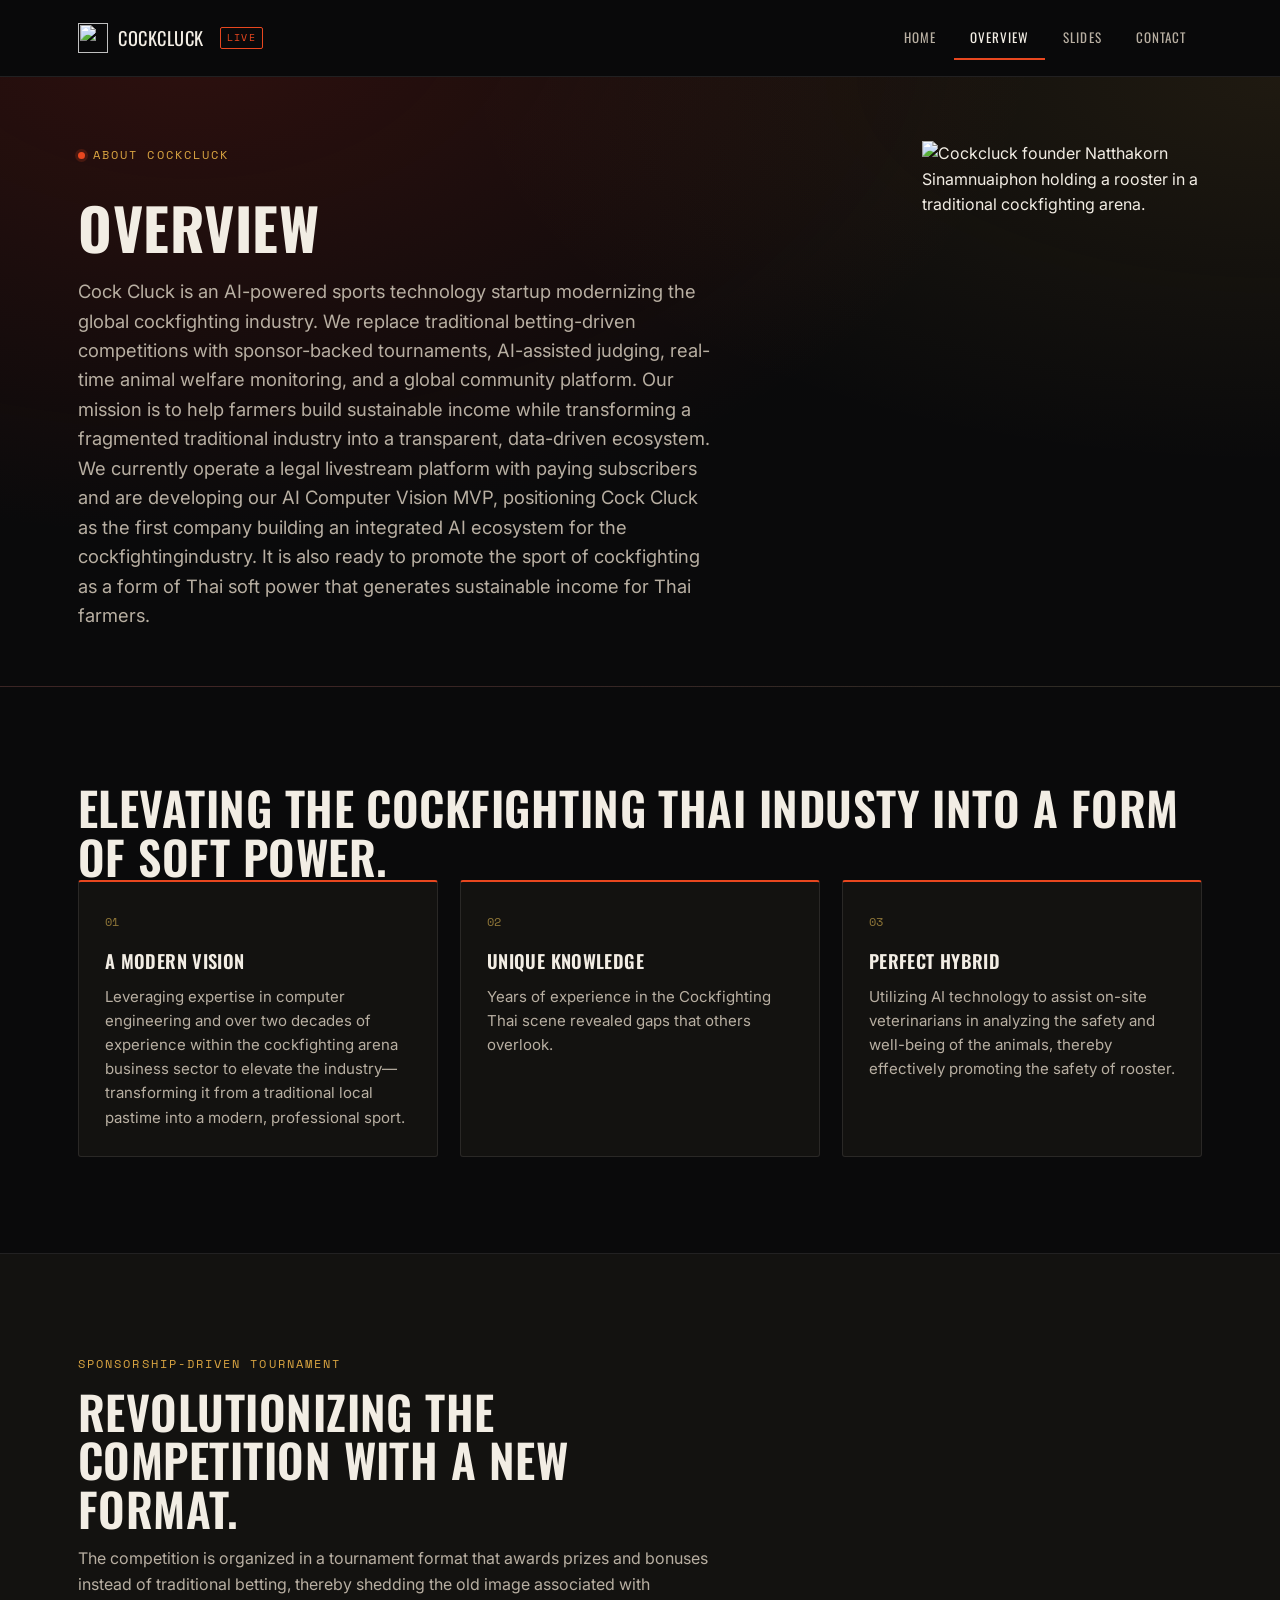
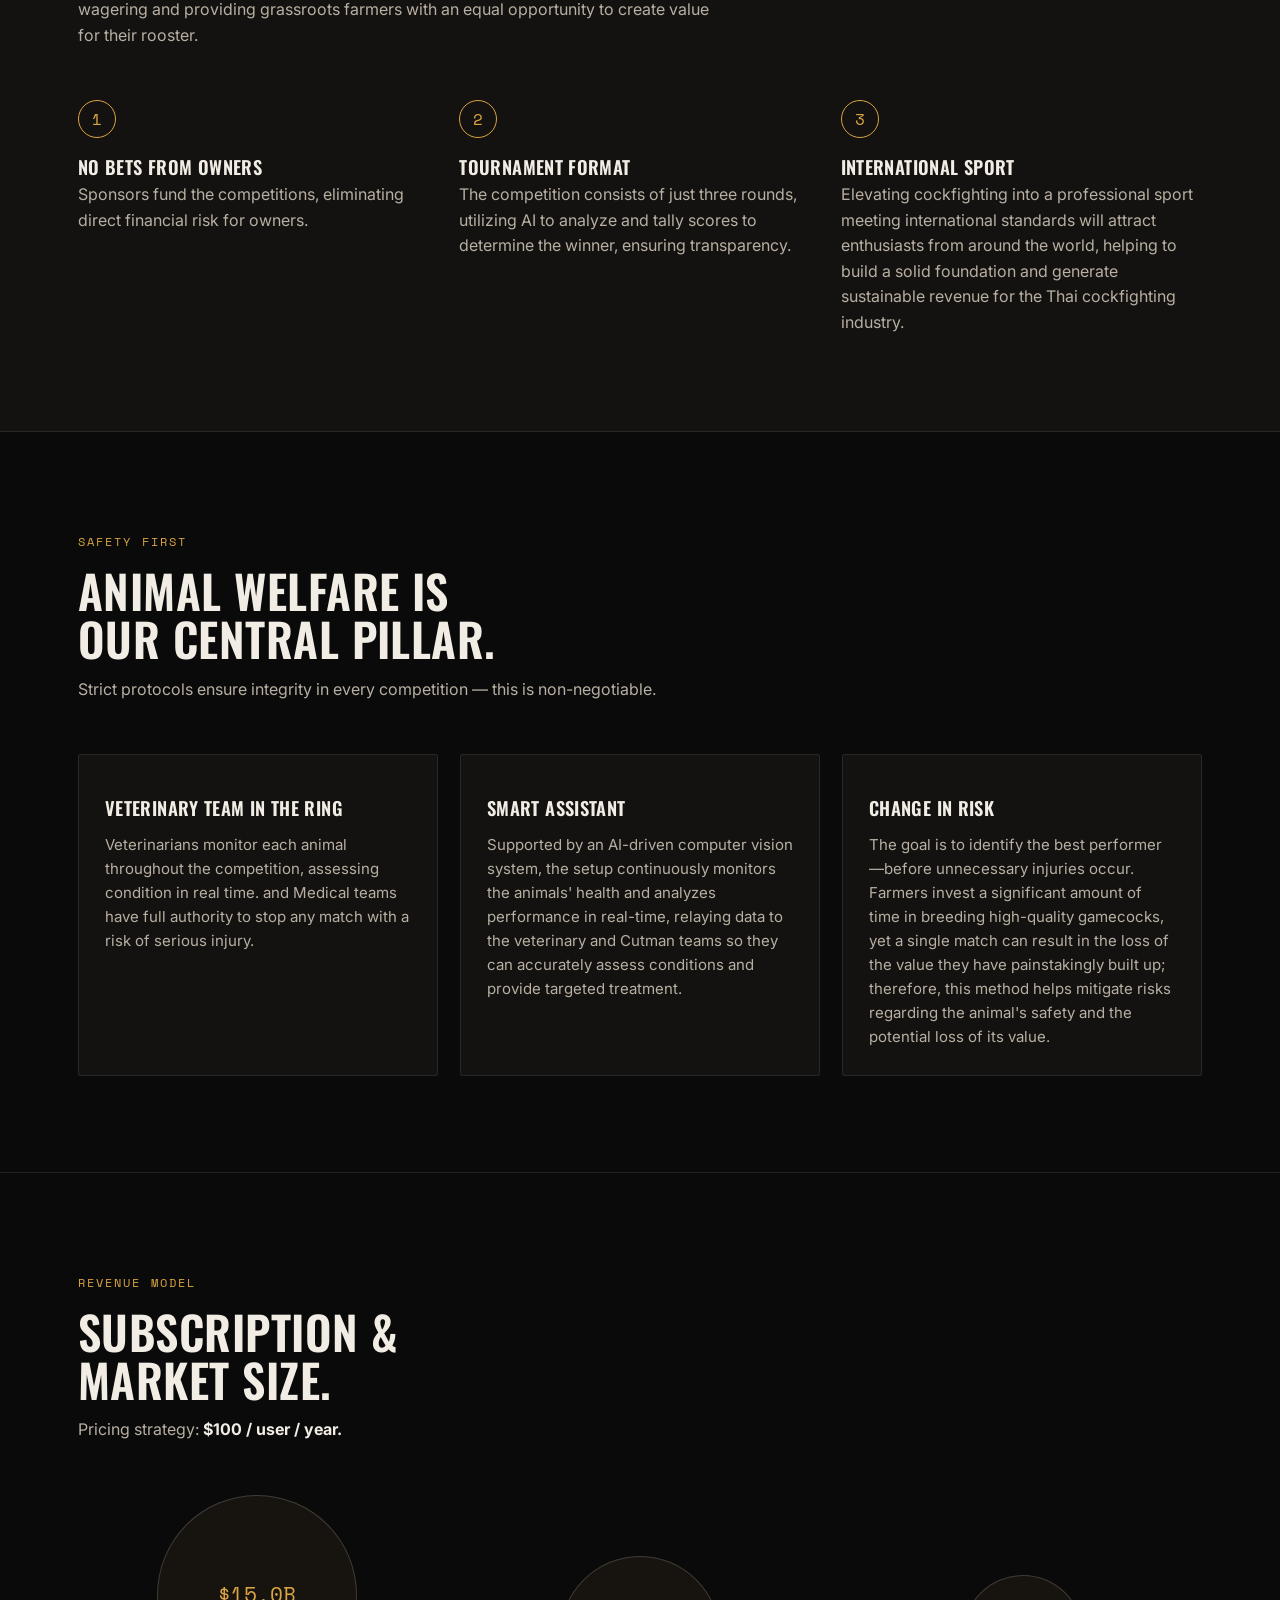
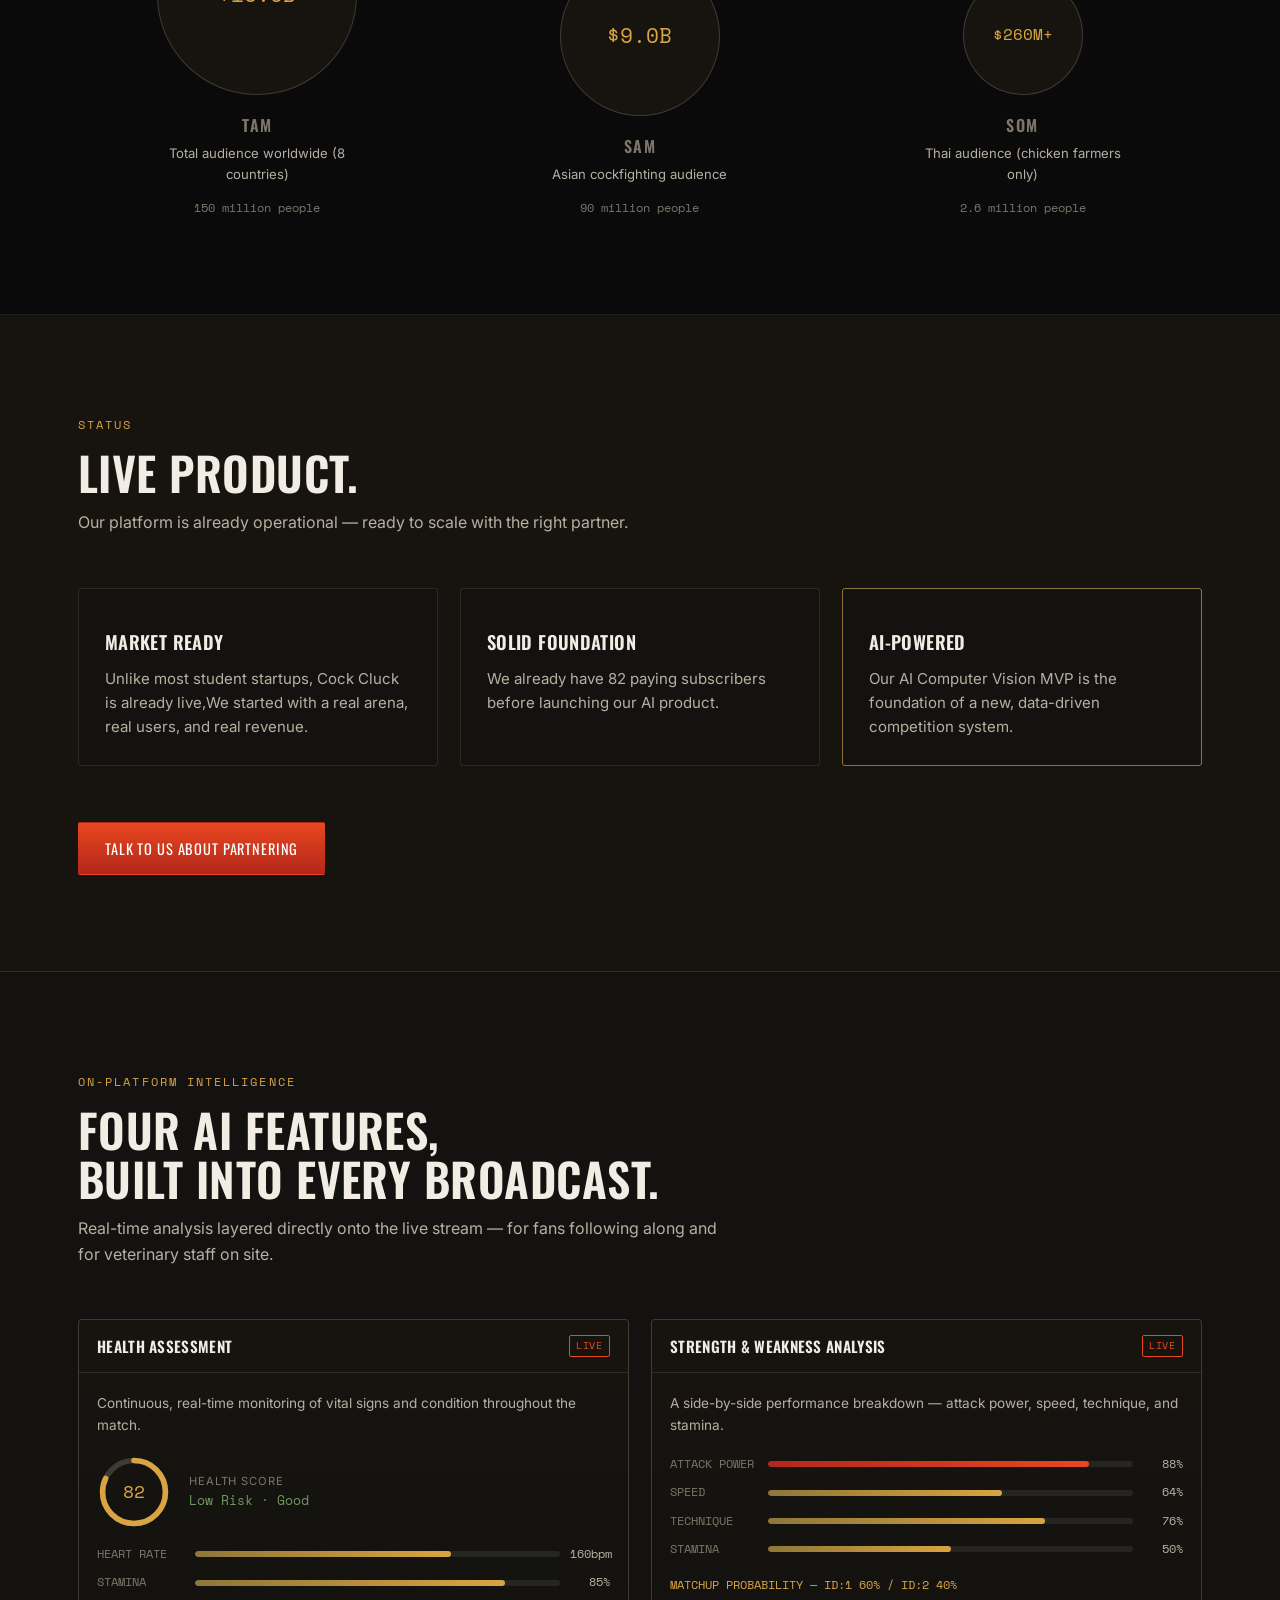
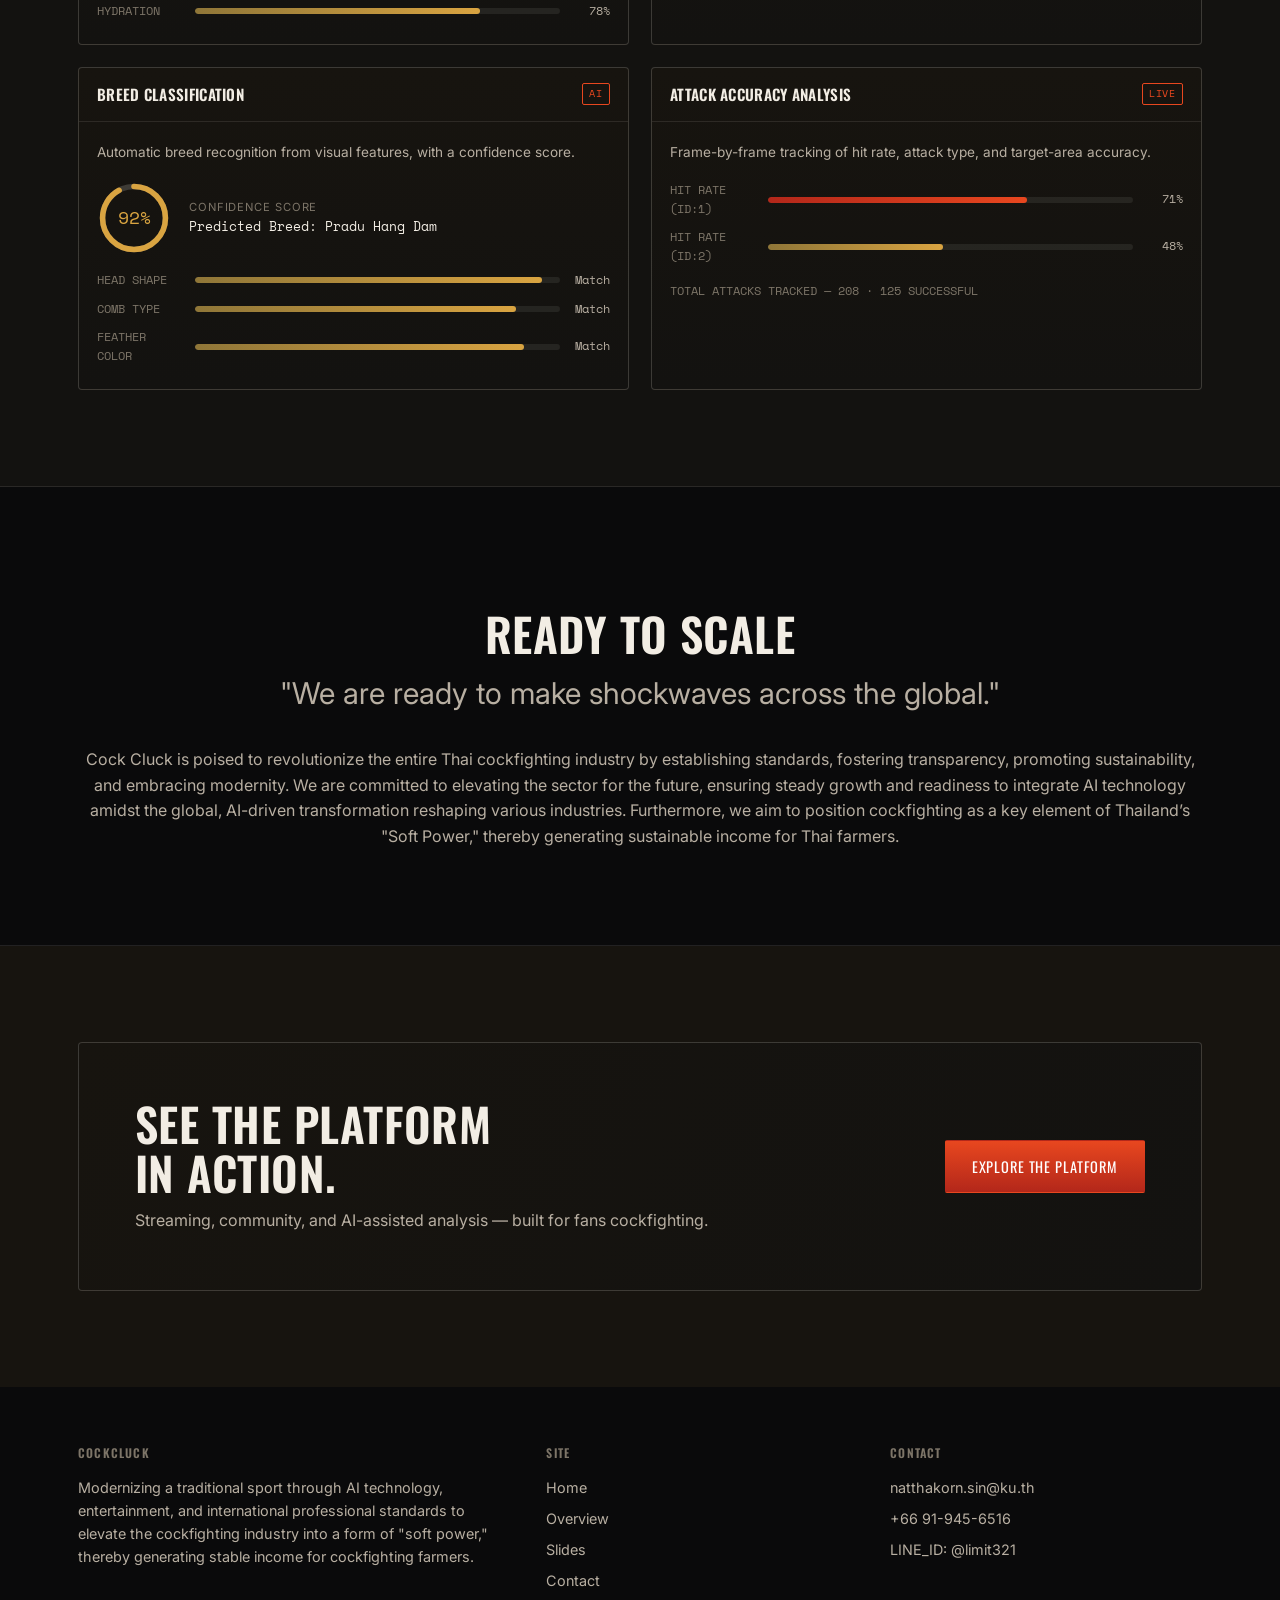
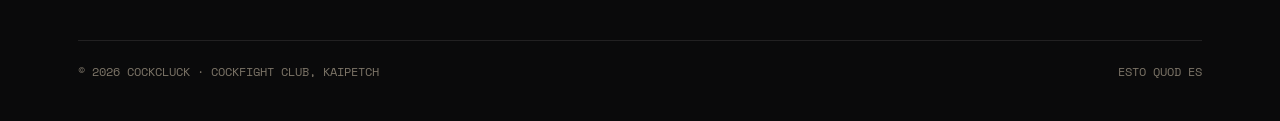
==== about.html @ 1ea2bec9 "Add line break to heading in about.html" ====
<!DOCTYPE html>
<html lang="en">
<head>
<meta charset="UTF-8">
<meta name="viewport" content="width=device-width, initial-scale=1.0">
<title>AboutUs — Cockcluck</title>
<meta name="description" content="A family business with decades of operational history, rebuilding cockfighting as a sponsor-funded, animal-welfare-first professional sport.">
<link rel="stylesheet" href="styles.css">
</head>
<body>

<header class="site-header">
  <div class="wrap">
    <a href="index.html" class="brand">
      <img class="mark" src="/cockcluck.github.io/images/cockcluck_logo.png">
      COCKCLUCK <span class="live-chip">LIVE</span>
    </a>
    <nav class="main-nav" id="main-nav">
      <a href="index.html">Home</a>
      <a href="about.html" aria-current="page">Overview</a>
      <a href="platform.html">Slides</a>
      <a href="contact.html">Contact</a>
    </nav>
    <button class="nav-toggle" aria-label="Toggle menu" aria-expanded="false">
      <svg width="20" height="20" viewBox="0 0 20 20" fill="none"><path d="M2 5h16M2 10h16M2 15h16" stroke="currentColor" stroke-width="1.6"/></svg>
    </button>
  </div>
</header>

<section class="page-hero hero">
  <div class="wrap">
    <span class="eyebrow"><span class="dot"></span> About Cockcluck</span>
    <img class="hero-img" src="/cockcluck.github.io/images/Logo__NEW.png" alt="Cockcluck founder Natthakorn Sinamnuaiphon holding a rooster in a traditional cockfighting arena." style="float:right; width:300px; padding-left:20px;">
    <h1>Overview</h1>
    <p class="lede">Cock Cluck is an AI-powered sports technology startup modernizing the global cockfighting industry. We replace traditional betting-driven competitions with sponsor-backed tournaments, AI-assisted judging, real-time animal welfare monitoring, and a global community platform. Our mission is to help farmers build sustainable income while transforming a fragmented traditional industry into a transparent, data-driven ecosystem. We currently operate a legal livestream platform with paying subscribers and are developing our AI Computer Vision MVP, positioning Cock Cluck as the first company building an integrated AI ecosystem for the cockfightingindustry. It is also ready to promote the sport of cockfighting as a form of Thai soft power that generates sustainable income for Thai farmers.</p>
  </div>
</section>

<section class="reveal">
  <div class="wrap">
    <h2>Elevating the cockfighting thai industy into a form of soft power.<br></h2>
    <div class="grid grid-3">
      <div class="card accent-top">
        <span class="card-idx">01</span>
        <h3>A Modern Vision</h3>
        <p>Leveraging expertise in computer engineering and over two decades of experience within the cockfighting arena business sector to elevate the industry—transforming it from a traditional local pastime into a modern, professional sport.</p>
      </div>
      <div class="card accent-top">
        <span class="card-idx">02</span>
        <h3>Unique Knowledge</h3>
        <p>Years of experience in the Cockfighting Thai scene revealed gaps that others overlook.</p>
      </div>
      <div class="card accent-top">
        <span class="card-idx">03</span>
        <h3>Perfect Hybrid</h3>
        <p>Utilizing AI technology to assist on-site veterinarians in analyzing the safety and well-being of the animals, thereby effectively promoting the safety of rooster.</p>
      </div>
    </div>
  </div>
</section>

<!-- SPONSORSHIP MODEL -->
<section class="bg-raised reveal">
  <div class="wrap">
    <div class="section-head">
      <span class="eyebrow">Sponsorship-Driven Tournament</span>
      <h2>Revolutionizing the competition with a new format.</h2>
      <p>The competition is organized in a tournament format that awards prizes and bonuses instead of traditional betting, thereby shedding the old image associated with wagering and providing grassroots farmers with an equal opportunity to create value for their rooster.</p>
    </div>
    <div class="step-row">
      <div class="step">
        <div class="s-num">1</div>
        <h3>No Bets From Owners</h3>
        <p>Sponsors fund the competitions, eliminating direct financial risk for owners.</p>
      </div>
      <div class="step">
        <div class="s-num">2</div>
        <h3>Tournament Format</h3>
        <p>The competition consists of just three rounds, utilizing AI to analyze and tally scores to determine the winner, ensuring transparency. </p>
      </div>
      <div class="step">
        <div class="s-num">3</div>
        <h3>International Sport</h3>
        <p>Elevating cockfighting into a professional sport meeting international standards will attract enthusiasts from around the world, helping to build a solid foundation and generate sustainable revenue for the Thai cockfighting industry.</p>
      </div>
    </div>
  </div>
</section>

<!-- SAFETY -->
<section class="reveal">
  <div class="wrap">
    <div class="section-head">
      <span class="eyebrow">Safety First</span>
      <h2>Animal Welfare Is<br>Our Central Pillar.</h2>
      <p>Strict protocols ensure integrity in every competition — this is non-negotiable.</p>
    </div>
    <div class="grid grid-3">
      <div class="card">
        <h3>Veterinary Team In The Ring</h3>
        <p>Veterinarians monitor each animal throughout the competition, assessing condition in real time. and Medical teams have full authority to stop any match with a risk of serious injury.</p>
      </div>
      <div class="card">
        <h3>Smart Assistant</h3>
        <p>Supported by an AI-driven computer vision system, the setup continuously monitors the animals' health and analyzes performance in real-time, relaying data to the veterinary and Cutman teams so they can accurately assess conditions and provide targeted treatment.</p>
      </div>
      <div class="card">
        <h3>Change in risk</h3>
        <p>The goal is to identify the best performer—before unnecessary injuries occur. <br> Farmers invest a significant amount of time in breeding high-quality gamecocks, yet a single match can result in the loss of the value they have painstakingly built up; therefore, this method helps mitigate risks regarding the animal's safety and the potential loss of its value.</p>
      </div>
    </div>
  </div>
</section>

<!-- MARKET SIZE -->
<section class="reveal">
  <div class="wrap">
    <div class="section-head">
      <span class="eyebrow">Revenue Model</span>
      <h2>Subscription &amp;<br>Market Size.</h2>
      <p>Pricing strategy: <strong style="color:var(--ink);">$100 / user / year.</strong></p>
    </div>
    <div class="market-row">
      <div class="market-item">
        <div class="market-circle" style="width:200px; height:200px;"><span class="m-val">$15.0B</span></div>
        <h4>TAM</h4>
        <p class="m-desc">Total audience worldwide (8 countries)</p>
        <p class="m-people">150 million people</p>
      </div>
      <div class="market-item">
        <div class="market-circle" style="width:160px; height:160px;"><span class="m-val">$9.0B</span></div>
        <h4>SAM</h4>
        <p class="m-desc">Asian cockfighting audience</p>
        <p class="m-people">90 million people</p>
      </div>
      <div class="market-item">
        <div class="market-circle" style="width:120px; height:120px;"><span class="m-val" style="font-size:1rem;">$260M+</span></div>
        <h4>SOM</h4>
        <p class="m-desc">Thai audience (chicken farmers only)</p>
        <p class="m-people">2.6 million people</p>
      </div>
    </div>
  </div>
</section>

<!-- LIVE PRODUCT -->
<section class="bg-panel reveal">
  <div class="wrap">
    <div class="section-head">
      <span class="eyebrow">Status</span>
      <h2>Live Product.</h2>
      <p>Our platform is already operational — ready to scale with the right partner.</p>
    </div>
    <div class="grid grid-3">
      <div class="card">
        <h3>Market Ready</h3>
        <p>Unlike most student startups, Cock Cluck is already live,We started with a real arena, real users, and real revenue.</p>
      </div>
      <div class="card">
        <h3>Solid Foundation</h3>
        <p>We already have 82 paying subscribers before launching our AI product.</p>
      </div>
      <div class="card" style="border-color:var(--gold-dim);">
        <h3>AI-Powered</h3>
        <p>Our AI Computer Vision MVP is the foundation of a new, data-driven competition system.</p>
      </div>
    </div>
    <p class="mt-lg"><a href="contact.html" class="btn btn-primary">Talk To Us About Partnering</a></p>
  </div>
</section>

<!-- AI FEATURES -->
<section class="bg-raised reveal">
  <div class="wrap">
    <div class="section-head">
      <span class="eyebrow">On-Platform Intelligence</span>
      <h2>Four AI Features,<br>Built Into Every Broadcast.</h2>
      <p>Real-time analysis layered directly onto the live stream — for fans following along and for veterinary staff on site.</p>
    </div>

    <div class="grid grid-2">

      <div class="hud-card">
        <div class="hud-head"><h3>Health Assessment</h3><span class="hud-tag">LIVE</span></div>
        <div class="hud-body">
          <p class="desc">Continuous, real-time monitoring of vital signs and condition throughout the match.</p>
          <div class="gauge-row">
            <div class="gauge" data-score="82">
              <svg viewBox="0 0 80 80">
                <circle cx="40" cy="40" r="34" stroke="var(--line-strong)" stroke-width="6" fill="none"/>
                <circle class="gauge-fill" cx="40" cy="40" r="34" stroke="var(--gold)" stroke-width="6" fill="none" stroke-linecap="round" transform="rotate(-90 40 40)"/>
              </svg>
              <span class="gauge-score">82</span>
            </div>
            <div>
              <div class="gauge-label">Health Score</div>
              <div style="font-family:var(--mono); font-size:0.8rem; color:var(--ok);">Low Risk · Good</div>
            </div>
          </div>
          <div class="bar-list">
            <div class="bar-row"><span class="b-label">HEART RATE</span><div class="bar-track"><div class="bar-fill" data-value="70"></div></div><span class="b-val">160bpm</span></div>
            <div class="bar-row"><span class="b-label">STAMINA</span><div class="bar-track"><div class="bar-fill" data-value="85"></div></div><span class="b-val">85%</span></div>
            <div class="bar-row"><span class="b-label">HYDRATION</span><div class="bar-track"><div class="bar-fill" data-value="78"></div></div><span class="b-val">78%</span></div>
          </div>
        </div>
      </div>

      <div class="hud-card">
        <div class="hud-head"><h3>Strength &amp; Weakness Analysis</h3><span class="hud-tag">LIVE</span></div>
        <div class="hud-body">
          <p class="desc">A side-by-side performance breakdown — attack power, speed, technique, and stamina.</p>
          <div class="bar-list" style="margin-top:0;">
            <div class="bar-row"><span class="b-label">ATTACK POWER</span><div class="bar-track"><div class="bar-fill crimson" data-value="88"></div></div><span class="b-val">88%</span></div>
            <div class="bar-row"><span class="b-label">SPEED</span><div class="bar-track"><div class="bar-fill" data-value="64"></div></div><span class="b-val">64%</span></div>
            <div class="bar-row"><span class="b-label">TECHNIQUE</span><div class="bar-track"><div class="bar-fill" data-value="76"></div></div><span class="b-val">76%</span></div>
            <div class="bar-row"><span class="b-label">STAMINA</span><div class="bar-track"><div class="bar-fill" data-value="50"></div></div><span class="b-val">50%</span></div>
          </div>
          <p style="margin-top:16px; font-family:var(--mono); font-size:0.75rem; color:var(--gold);">MATCHUP PROBABILITY — ID:1 60% / ID:2 40%</p>
        </div>
      </div>

      <div class="hud-card">
        <div class="hud-head"><h3>Breed Classification</h3><span class="hud-tag">AI</span></div>
        <div class="hud-body">
          <p class="desc">Automatic breed recognition from visual features, with a confidence score.</p>
          <div class="gauge-row">
            <div class="gauge" data-score="92">
              <svg viewBox="0 0 80 80">
                <circle cx="40" cy="40" r="34" stroke="var(--line-strong)" stroke-width="6" fill="none"/>
                <circle class="gauge-fill" cx="40" cy="40" r="34" stroke="var(--gold)" stroke-width="6" fill="none" stroke-linecap="round" transform="rotate(-90 40 40)"/>
              </svg>
              <span class="gauge-score">92%</span>
            </div>
            <div>
              <div class="gauge-label">Confidence Score</div>
              <div style="font-family:var(--mono); font-size:0.8rem; color:var(--ink);">Predicted Breed: Pradu Hang Dam</div>
            </div>
          </div>
          <div class="bar-list">
            <div class="bar-row"><span class="b-label">HEAD SHAPE</span><div class="bar-track"><div class="bar-fill" data-value="95"></div></div><span class="b-val">Match</span></div>
            <div class="bar-row"><span class="b-label">COMB TYPE</span><div class="bar-track"><div class="bar-fill" data-value="88"></div></div><span class="b-val">Match</span></div>
            <div class="bar-row"><span class="b-label">FEATHER COLOR</span><div class="bar-track"><div class="bar-fill" data-value="90"></div></div><span class="b-val">Match</span></div>
          </div>
        </div>
      </div>

      <div class="hud-card">
        <div class="hud-head"><h3>Attack Accuracy Analysis</h3><span class="hud-tag">LIVE</span></div>
        <div class="hud-body">
          <p class="desc">Frame-by-frame tracking of hit rate, attack type, and target-area accuracy.</p>
          <div class="bar-list" style="margin-top:0;">
            <div class="bar-row"><span class="b-label">HIT RATE (ID:1)</span><div class="bar-track"><div class="bar-fill crimson" data-value="71"></div></div><span class="b-val">71%</span></div>
            <div class="bar-row"><span class="b-label">HIT RATE (ID:2)</span><div class="bar-track"><div class="bar-fill" data-value="48"></div></div><span class="b-val">48%</span></div>
          </div>
          <p style="margin-top:16px; font-family:var(--mono); font-size:0.75rem; color:var(--ink-faint);">TOTAL ATTACKS TRACKED — 208 · 125 SUCCESSFUL</p>
        </div>
      </div>

    </div>
  </div>
</section>

<section class="reveal">
  <div class="wrap">
    <div>
      <br>
      <h2 style="text-align: center;"> Ready to scale </h2>
      <p style="margin-top:12px; text-align: center; font-size: 30px;">"We are ready to make shockwaves across the global."</p>
      <p style="margin-top:12px; text-align: center;">Cock Cluck is poised to revolutionize the entire Thai cockfighting industry by establishing standards, fostering transparency, promoting sustainability, and embracing modernity. We are committed to elevating the sector for the future, ensuring steady growth and readiness to integrate AI technology amidst the global, AI-driven transformation reshaping various industries. Furthermore, we aim to position cockfighting as a key element of Thailand’s "Soft Power," thereby generating sustainable income for Thai farmers.</p>
    </div>
  </div>
</section>

<!-- CTA -->
<section class="bg-panel reveal">
  <div class="wrap">
    <div class="cta-banner">
      <div>
        <h2>See The Platform<br>In Action.</h2>
        <p style="margin-top:12px;">Streaming, community, and AI-assisted analysis — built for fans cockfighting.</p>
      </div>
      <a href="https://cockcluck.com/" class="btn btn-primary">Explore The Platform</a>
    </div>
  </div>
</section>



<footer class="site-footer">
  <div class="wrap">
    <div class="footer-grid">
      <div>
        <h4>COCKCLUCK</h4>
        <p>Modernizing a traditional sport through AI technology, entertainment, and international professional standards to elevate the cockfighting industry into a form of "soft power," thereby generating stable income for cockfighting farmers.</p>
      </div>
      <div>
        <h4>Site</h4>
        <a href="index.html">Home</a>
        <a href="about.html">Overview</a>
        <a href="platform.html">Slides</a>
        <a href="contact.html">Contact</a>
      </div>
      <div>
        <h4>Contact</h4>
        <a href="mailto:natthakorn.sin@ku.th">natthakorn.sin@ku.th</a>
        <a href="tel:+66919456516">+66 91-945-6516</a>
        <a>LINE_ID: @limit321</a>
      </div>
    </div>
    <div class="footer-bottom">
      <span>© 2026 COCKCLUCK · COCKFIGHT CLUB, KAIPETCH</span>
      <span>ESTO QUOD ES</span>
    </div>
  </div>
</footer>

<script src="script.js"></script>
</body>
</html>
---- styles.css ----
/* ============================================================
   COCKCLUCK — Design Tokens
   Palette: near-black arena bg, ember crimson + muted gold accents
   Type: Oswald (display/varsity) + Inter (body) + Space Mono (data)
   ============================================================ */

@import url('https://fonts.googleapis.com/css2?family=Oswald:wght@400;500;600;700&family=Inter:wght@400;500;600;700&family=Space+Mono:wght@400;700&display=swap');

:root{
  --bg:            #0a0a0b;
  --bg-raised:     #131210;
  --bg-panel:      #17140f;
  --line:          rgba(242,237,228,0.10);
  --line-strong:   rgba(242,237,228,0.18);

  --ink:           #f2ede4;
  --ink-dim:       #b8afa2;
  --ink-faint:     #7d7568;

  --crimson:       #b3271a;
  --crimson-bright:#e8471f;
  --gold:          #d9a441;
  --gold-dim:      #8f7638;

  --ok:            #6f9a5f;

  --display: 'Oswald', 'Arial Narrow', sans-serif;
  --body:    'Inter', -apple-system, sans-serif;
  --mono:    'Space Mono', 'Courier New', monospace;

  --container: 1180px;
  --radius: 2px;
}

*,*::before,*::after{ box-sizing:border-box; }
html{ scroll-behavior:smooth; }
body{
  margin:0;
  background:var(--bg);
  color:var(--ink);
  font-family:var(--body);
  font-size:16px;
  line-height:1.6;
  -webkit-font-smoothing:antialiased;
}

@media (prefers-reduced-motion: reduce){
  html{ scroll-behavior:auto; }
  *{ animation-duration:0.001ms !important; animation-iteration-count:1 !important; transition-duration:0.001ms !important; }
}

a{ color:inherit; text-decoration:none; }
img{ max-width:100%; display:block; }
:focus-visible{ outline:2px solid var(--gold); outline-offset:3px; }

.wrap{ max-width:var(--container); margin:0 auto; padding:0 28px; }

h1,h2,h3,h4{
  font-family:var(--display);
  font-weight:600;
  letter-spacing:0.01em;
  margin:0;
  text-transform:uppercase;
}
h1{ font-size:clamp(2.6rem,6vw,5rem); line-height:0.98; font-weight:700; }
h2{ font-size:clamp(1.9rem,3.6vw,2.9rem); line-height:1.05; }
h3{ font-size:1.15rem; letter-spacing:0.02em; }

p{ margin:0 0 1em; color:var(--ink-dim); }
p:last-child{ margin-bottom:0; }

.eyebrow{
  display:inline-flex;
  align-items:center;
  gap:8px;
  font-family:var(--mono);
  font-size:0.72rem;
  letter-spacing:0.18em;
  text-transform:uppercase;
  color:var(--gold);
}
.eyebrow .dot{
  width:7px; height:7px; border-radius:50%;
  background:var(--crimson-bright);
  box-shadow:0 0 0 3px rgba(232,71,31,0.18);
  animation:pulse 2s infinite;
}
@keyframes pulse{
  0%,100%{ opacity:1; }
  50%{ opacity:0.35; }
}

.lede{ font-size:1.15rem; color:var(--ink-dim); max-width:640px; }

/* ---------- buttons ---------- */
.btn{
  display:inline-flex;
  align-items:center;
  gap:10px;
  padding:14px 26px;
  font-family:var(--display);
  font-size:0.9rem;
  letter-spacing:0.06em;
  text-transform:uppercase;
  border-radius:var(--radius);
  border:1px solid var(--line-strong);
  cursor:pointer;
  transition:border-color .2s ease, background .2s ease, transform .2s ease;
}
.btn-primary{
  background:linear-gradient(180deg,var(--crimson-bright),var(--crimson));
  border-color:transparent;
  color:#fff;
}
.btn-primary:hover{ transform:translateY(-2px); }
.btn-ghost{ color:var(--ink); background:transparent; }
.btn-ghost:hover{ border-color:var(--gold); color:var(--gold); }

/* ---------- header ---------- */
.site-header{
  position:sticky; top:0; z-index:50;
  background:rgba(10,10,11,0.85);
  backdrop-filter:blur(10px);
  border-bottom:1px solid var(--line);
}
.site-header .wrap{
  display:flex; align-items:center; justify-content:space-between;
  height:76px;
}
.brand{ display:flex; align-items:center; gap:10px; font-family:var(--display); font-size:1.15rem; letter-spacing:0.03em; }
.brand .mark{ width:30px; height:30px; }
.brand .live-chip{
  font-family:var(--mono); font-size:0.62rem; letter-spacing:0.12em;
  color:var(--crimson-bright); border:1px solid var(--crimson-bright);
  padding:2px 6px; border-radius:2px; margin-left:6px;
}

.main-nav{ display:flex; align-items:center; gap:2px; }
.main-nav a{
  font-family:var(--display); font-size:0.82rem; letter-spacing:0.08em; text-transform:uppercase;
  padding:10px 16px; color:var(--ink-dim); border-bottom:2px solid transparent;
  transition:color .2s ease, border-color .2s ease;
}
.main-nav a:hover, .main-nav a[aria-current="page"]{ color:var(--ink); border-color:var(--crimson-bright); }

.nav-toggle{
  display:none; background:none; border:1px solid var(--line-strong); border-radius:2px;
  width:42px; height:42px; color:var(--ink); cursor:pointer;
}

@media (max-width:840px){

  .main-nav{
    position:fixed;
    inset:76px 0 0 0;

    background:#000;          /* ดำสนิท */

    flex-direction:column;
    align-items:flex-start;
    padding:24px 28px;
    display:none;
    gap:0;

    border-top:none;          /* เอาเส้นด้านบนออก */
    box-shadow:none;          /* เอาเงาออก */
  }

  .main-nav.open{
    display:flex;
  }

  .main-nav a{
    width:100%;
    padding:16px 0 16px 12px;

    background:#000;          /* พื้นหลังแต่ละแถวดำ */
    border-bottom:1px solid #111;
  }

  .main-nav a:hover,
  .main-nav a[aria-current="page"]{
    background:#111;          /* ตอน hover */
  }

  .nav-toggle{
    display:block;
  }
}

/* ---------- sections ---------- */
section{ padding:96px 0; border-bottom:1px solid var(--line); }
section:last-of-type{ border-bottom:none; }
.section-head{ max-width:640px; margin-bottom:52px; }
.section-head .eyebrow{ margin-bottom:14px; }
.section-head p{ margin-top:14px; }

.history-layout{
  display:grid;
  grid-template-columns:minmax(0, 1fr) 420px;
  gap:34px;
  align-items:start;
}
.history-copy .section-head{ margin-bottom:0; }
.history-media{
  display:flex;
  flex-direction:column;
  gap:18px;
}
.history-media img{
  width:100%;
  max-width:420px;
  margin-left:auto;
  border:1px solid var(--line-strong);
  background:var(--bg-panel);
}

@media (max-width:900px){
  .history-layout{ grid-template-columns:1fr; }
  .history-media{ order:-1; }
  .history-media img{ max-width:100%; margin-left:0; }
}

.bg-raised{ background:var(--bg-raised); }
.bg-panel{ background:var(--bg-panel); }

/* ---------- hero ---------- */
.hero{
  padding:88px 0 72px;
  background:
    radial-gradient(ellipse at 15% -10%, rgba(179,39,26,0.22), transparent 55%),
    radial-gradient(ellipse at 100% 0%, rgba(217,164,65,0.10), transparent 45%),
    var(--bg);
  border-bottom:1px solid var(--line);
}
.hero-grid{ display:grid; grid-template-columns:1.15fr 0.85fr; gap:56px; align-items:center; }
@media (max-width:900px){ .hero-grid{ grid-template-columns:1fr; } }

.hero h1{ margin:18px 0 22px; }
.hero .cta-row{ display:flex; gap:14px; margin-top:34px; flex-wrap:wrap; }

.stat-strip{
  display:flex; flex-wrap:wrap; gap:0;
  margin-top:56px; border-top:1px solid var(--line); padding-top:26px;
}
.stat-strip .stat{ flex:1 1 140px; padding-right:24px; }
.stat-strip .num{ font-family:var(--mono); font-size:1.5rem; color:var(--gold); display:block; }
.stat-strip .label{ font-size:0.72rem; letter-spacing:0.08em; text-transform:uppercase; color:var(--ink-faint); }

/* broadcast panel (hero signature) */
.broadcast-panel{
  border:1px solid var(--line-strong); background:var(--bg-panel);
  border-radius:4px; overflow:hidden; position:relative;
}
.broadcast-panel .bp-head{
  display:flex; align-items:center; justify-content:space-between;
  padding:12px 16px; border-bottom:1px solid var(--line);
  font-family:var(--mono); font-size:0.68rem; letter-spacing:0.1em; color:var(--ink-faint);
}
.broadcast-panel .bp-head .live{ color:var(--crimson-bright); display:flex; align-items:center; gap:6px; }
.broadcast-panel .bp-ring{ padding:26px; }
.broadcast-panel .bp-foot{
  display:flex; justify-content:space-between; padding:14px 16px; border-top:1px solid var(--line);
  font-family:var(--mono); font-size:0.72rem; color:var(--ink-dim);
}

/* ---------- card grids ---------- */
.grid{ display:grid; gap:22px; }
.grid-2{ grid-template-columns:repeat(2,1fr); }
.grid-3{ grid-template-columns:repeat(3,1fr); }
.grid-4{ grid-template-columns:repeat(4,1fr); }
@media (max-width:900px){ .grid-3,.grid-4{ grid-template-columns:repeat(2,1fr); } }
@media (max-width:600px){ .grid-2,.grid-3,.grid-4{ grid-template-columns:1fr; } }

.card{
  border:1px solid var(--line); background:var(--bg-raised);
  border-radius:3px; padding:26px; position:relative;
}
.card.accent-top{ border-top:2px solid var(--crimson-bright); }
.card .card-idx{ font-family:var(--mono); color:var(--gold-dim); font-size:0.75rem; }
.card h3{ margin:12px 0 10px; color:var(--ink); }
.card p{ font-size:0.94rem; margin:0; }
.card .icon{ width:34px; height:34px; margin-bottom:14px; color:var(--gold); }

/* ---------- pillars (solution) ---------- */
.pillar-list{ display:flex; flex-direction:column; }
.pillar{
  display:grid; grid-template-columns:64px 1fr; gap:22px;
  padding:26px 0; border-top:1px solid var(--line);
}
.pillar:last-child{ border-bottom:1px solid var(--line); }
.pillar .p-num{ font-family:var(--mono); font-size:1.6rem; color:var(--gold-dim); }
.pillar h3{ margin-bottom:8px; }

/* ---------- HUD / AI feature cards ---------- */
.hud-card{
  border:1px solid var(--line-strong); background:linear-gradient(180deg,var(--bg-panel),var(--bg-raised));
  border-radius:4px; padding:0; overflow:hidden;
}
.hud-card .hud-head{
  display:flex; align-items:center; justify-content:space-between;
  padding:14px 18px; border-bottom:1px solid var(--line);
}
.hud-card .hud-head h3{ font-size:0.95rem; margin:0; }
.hud-card .hud-tag{
  font-family:var(--mono); font-size:0.62rem; letter-spacing:0.08em;
  color:var(--crimson-bright); border:1px solid var(--crimson-bright); padding:2px 6px; border-radius:2px;
}
.hud-body{ padding:20px 18px 24px; }
.hud-body p.desc{ font-size:0.85rem; margin-bottom:18px; }

.gauge-row{ display:flex; align-items:center; gap:18px; margin-bottom:6px; }
.gauge{ width:74px; height:74px; flex-shrink:0; position:relative; }
.gauge svg{ width:100%; height:100%; }
.gauge-score{
  font-family:var(--mono); font-size:1.15rem; color:var(--gold);
  position:absolute; top:50%; left:50%; transform:translate(-50%,-50%);
}
.gauge-label{ font-size:0.7rem; letter-spacing:0.08em; text-transform:uppercase; color:var(--ink-faint); }

.bar-list{ display:flex; flex-direction:column; gap:10px; margin-top:16px; }
.bar-row{ display:grid; grid-template-columns:88px 1fr 40px; gap:10px; align-items:center; }
.bar-row .b-label{ font-size:0.72rem; color:var(--ink-faint); font-family:var(--mono); }
.bar-track{ height:6px; background:rgba(242,237,228,0.08); border-radius:4px; overflow:hidden; }
.bar-fill{ height:100%; background:linear-gradient(90deg,var(--gold-dim),var(--gold)); border-radius:4px; }
.bar-fill.crimson{ background:linear-gradient(90deg,var(--crimson),var(--crimson-bright)); }
.bar-row .b-val{ font-family:var(--mono); font-size:0.72rem; color:var(--ink-dim); text-align:right; }

/* ---------- market circles ---------- */
.market-row{ display:flex; justify-content:space-around; align-items:end; gap:24px; flex-wrap:wrap; text-align:center; }
.market-circle{
  border-radius:50%; display:flex; align-items:center; justify-content:center; flex-direction:column;
  border:1px solid var(--line-strong); background:var(--bg-panel); margin:0 auto 18px;
}
.market-circle .m-val{ font-family:var(--mono); color:var(--gold); font-size:1.3rem; }
.market-item{ width:220px; }
.market-item h4{ font-family:var(--display); font-size:1rem; letter-spacing:0.1em; color:var(--ink-faint); margin-bottom:4px; }
.market-item .m-desc{ font-size:0.82rem; color:var(--ink-dim); }
.market-item .m-people{ font-family:var(--mono); font-size:0.78rem; color:var(--ink-faint); margin-top:4px; }

/* ---------- process steps ---------- */
.step-row{ display:flex; gap:20px; flex-wrap:wrap; }
.step{ flex:1 1 260px; }
.step .s-num{
  width:38px; height:38px; border:1px solid var(--gold); border-radius:50%;
  display:flex; align-items:center; justify-content:center; font-family:var(--mono); color:var(--gold);
  margin-bottom:14px;
}

/* ---------- CTA banner ---------- */
.cta-banner{
  background:linear-gradient(120deg,var(--bg-panel),var(--bg-raised));
  border:1px solid var(--line-strong); border-radius:4px;
  padding:56px; display:flex; align-items:center; justify-content:space-between; gap:32px; flex-wrap:wrap;
}
.cta-banner h2{ margin-bottom:8px; }

/* ---------- footer ---------- */
.site-footer{ padding:56px 0 40px; }
.footer-grid{ display:grid; grid-template-columns:1.4fr 1fr 1fr; gap:32px; margin-bottom:40px; }
@media (max-width:700px){ .footer-grid{ grid-template-columns:1fr; } }
.footer-grid h4{ font-size:0.75rem; letter-spacing:0.1em; color:var(--ink-faint); margin-bottom:14px; }
.footer-grid a, .footer-grid p{ display:block; font-size:0.9rem; color:var(--ink-dim); margin-bottom:8px; }
.footer-grid a:hover{ color:var(--gold); }
.footer-bottom{
  border-top:1px solid var(--line); padding-top:22px;
  display:flex; justify-content:space-between; font-family:var(--mono); font-size:0.72rem; color:var(--ink-faint);
  flex-wrap:wrap; gap:10px;
}

/* ---------- page hero (inner pages) ---------- */
.page-hero{ padding:64px 0 56px; border-bottom:1px solid var(--line); }
.page-hero .eyebrow{ margin-bottom:16px; }
.page-hero h1{ font-size:clamp(2.2rem,5vw,3.6rem); }
.page-hero .lede{ margin-top:16px; }

.slides-frame-wrap{
  padding-left:200px;
  padding-right:28px;
}
.slides-frame{
  display:block;
  width:min(75%, 900px);
  max-width:100%;
  height:600px;
  border:0;
}

@media (max-width:700px){
  .slides-frame-wrap{
    padding-left:0;
    padding-right:0;
  }
  .slides-frame{
    width:100%;
    height:420px;
  }
}

/* ---------- reveal on scroll ---------- */
.reveal{ opacity:0; transform:translateY(18px); transition:opacity .6s ease, transform .6s ease; }
.reveal.in{ opacity:1; transform:none; }

/* ---------- utility ---------- */
.mt-lg{ margin-top:56px; }
.text-center{ text-align:center; margin-left:auto; margin-right:auto; }
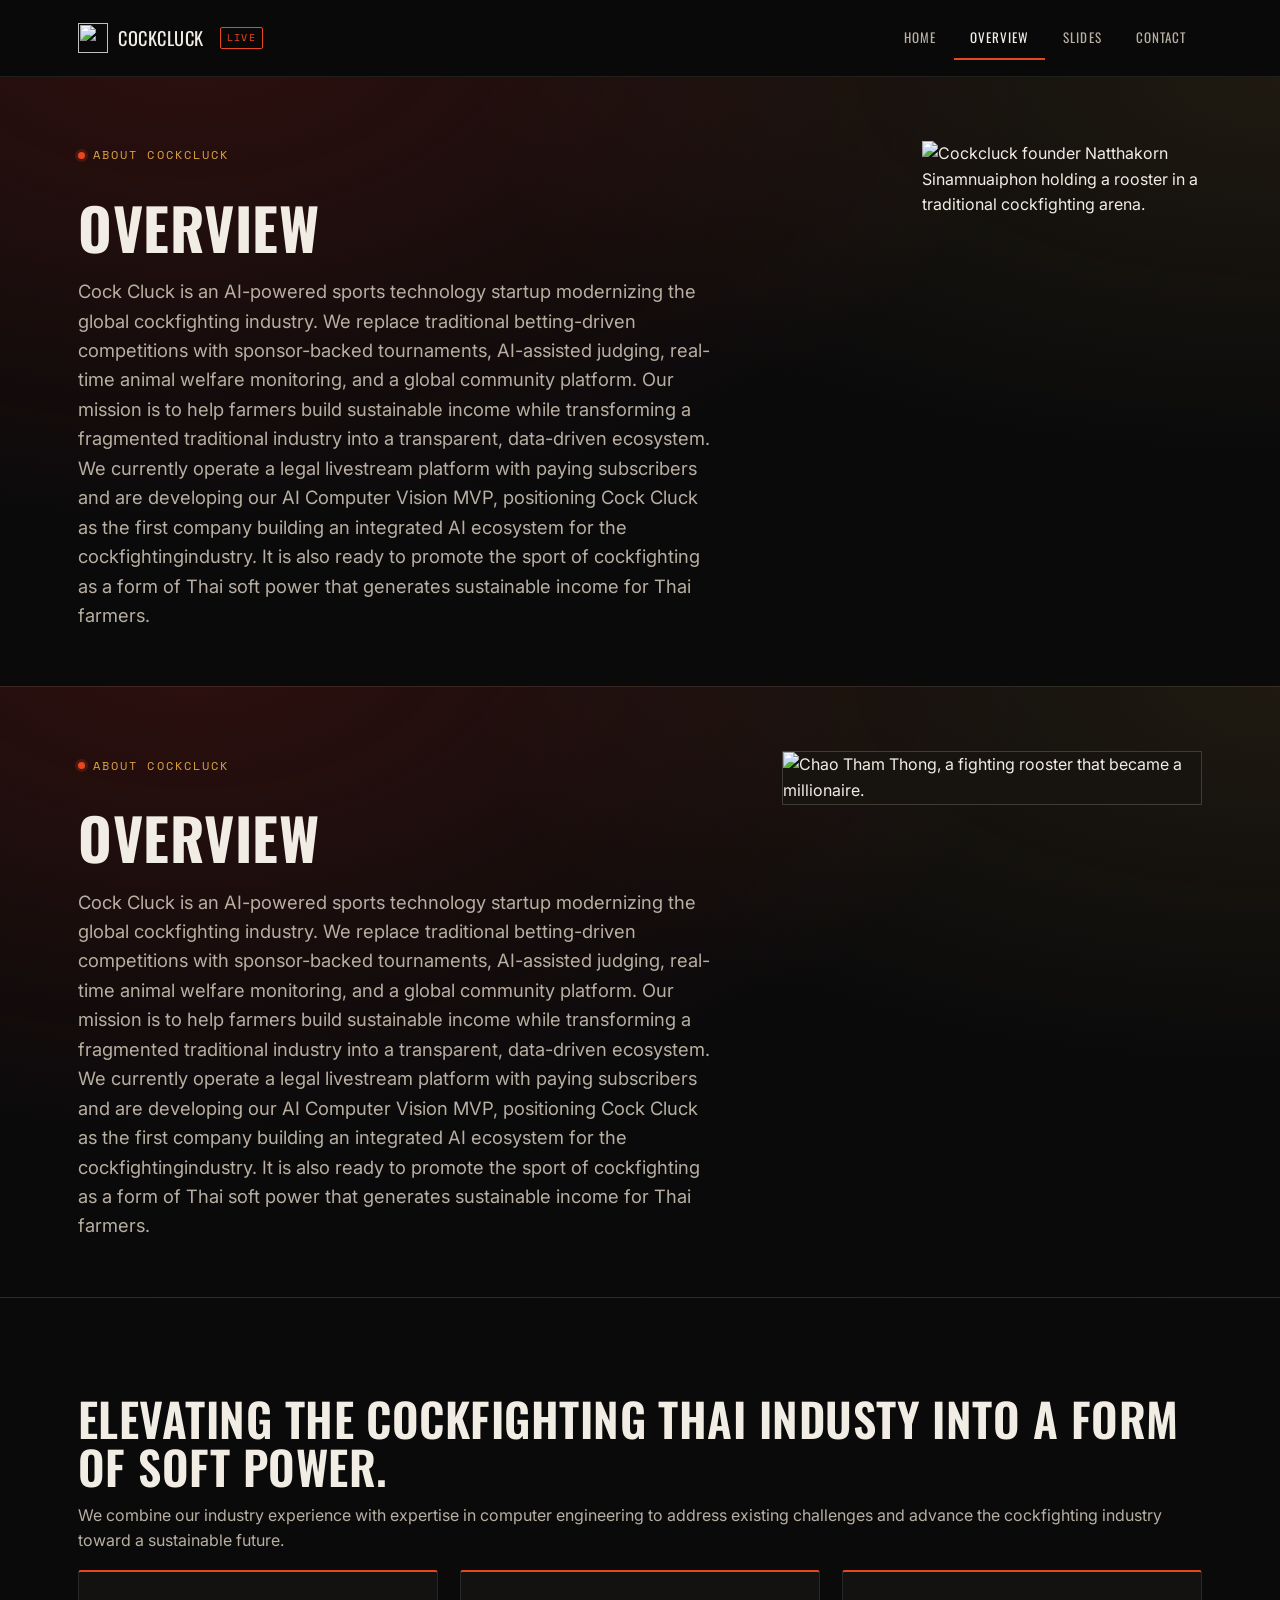
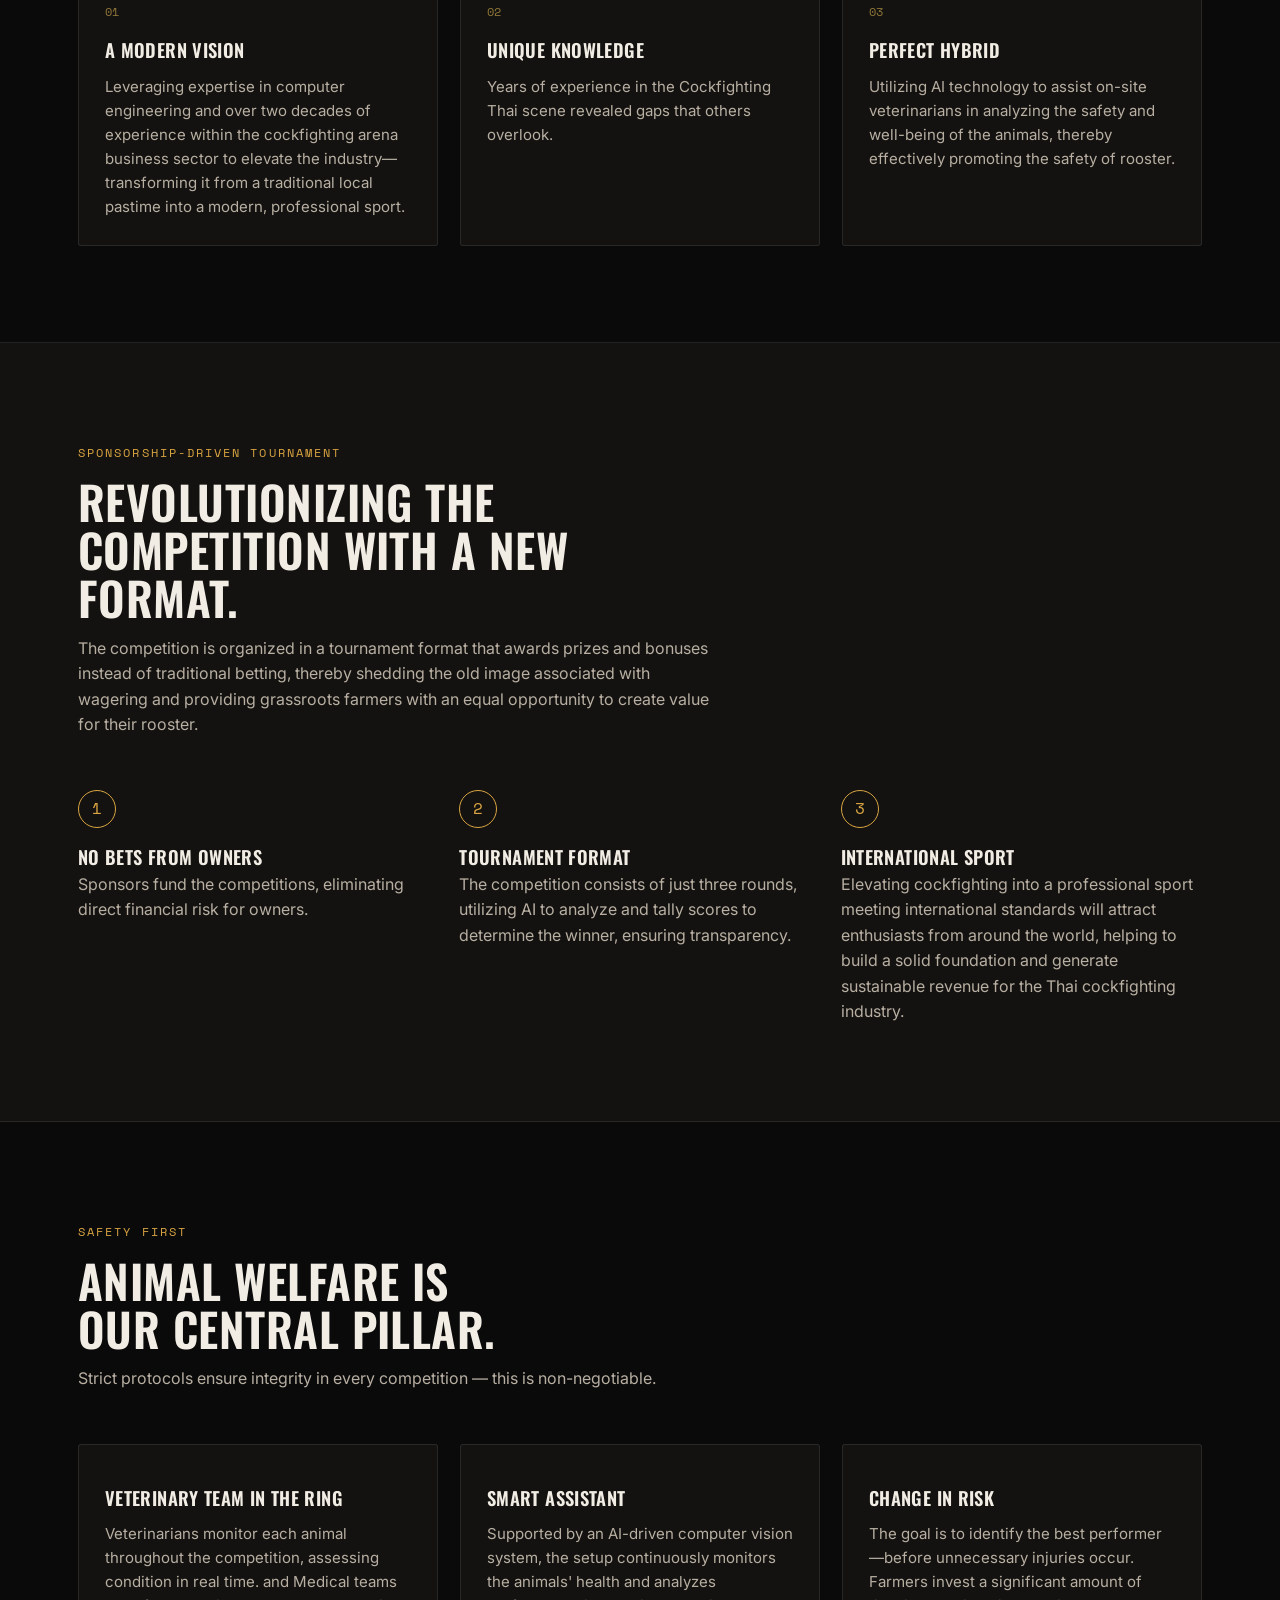
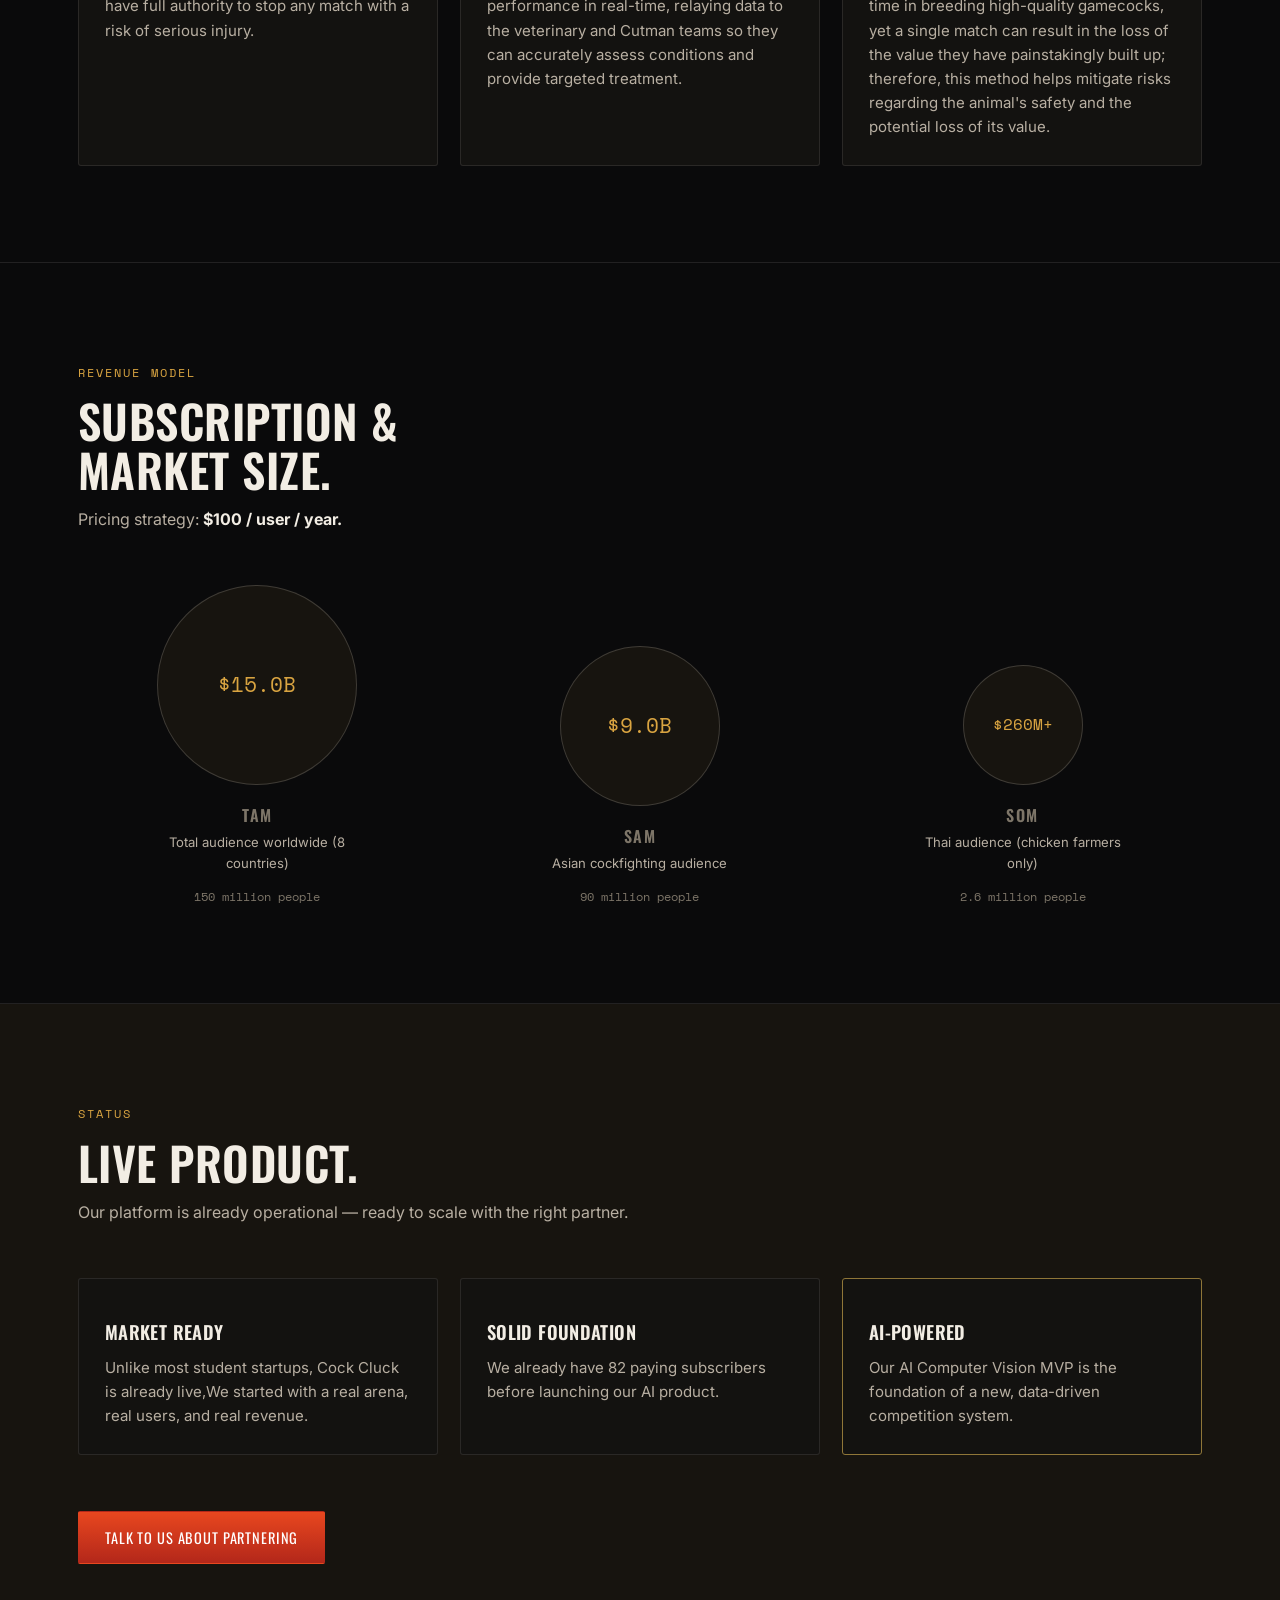
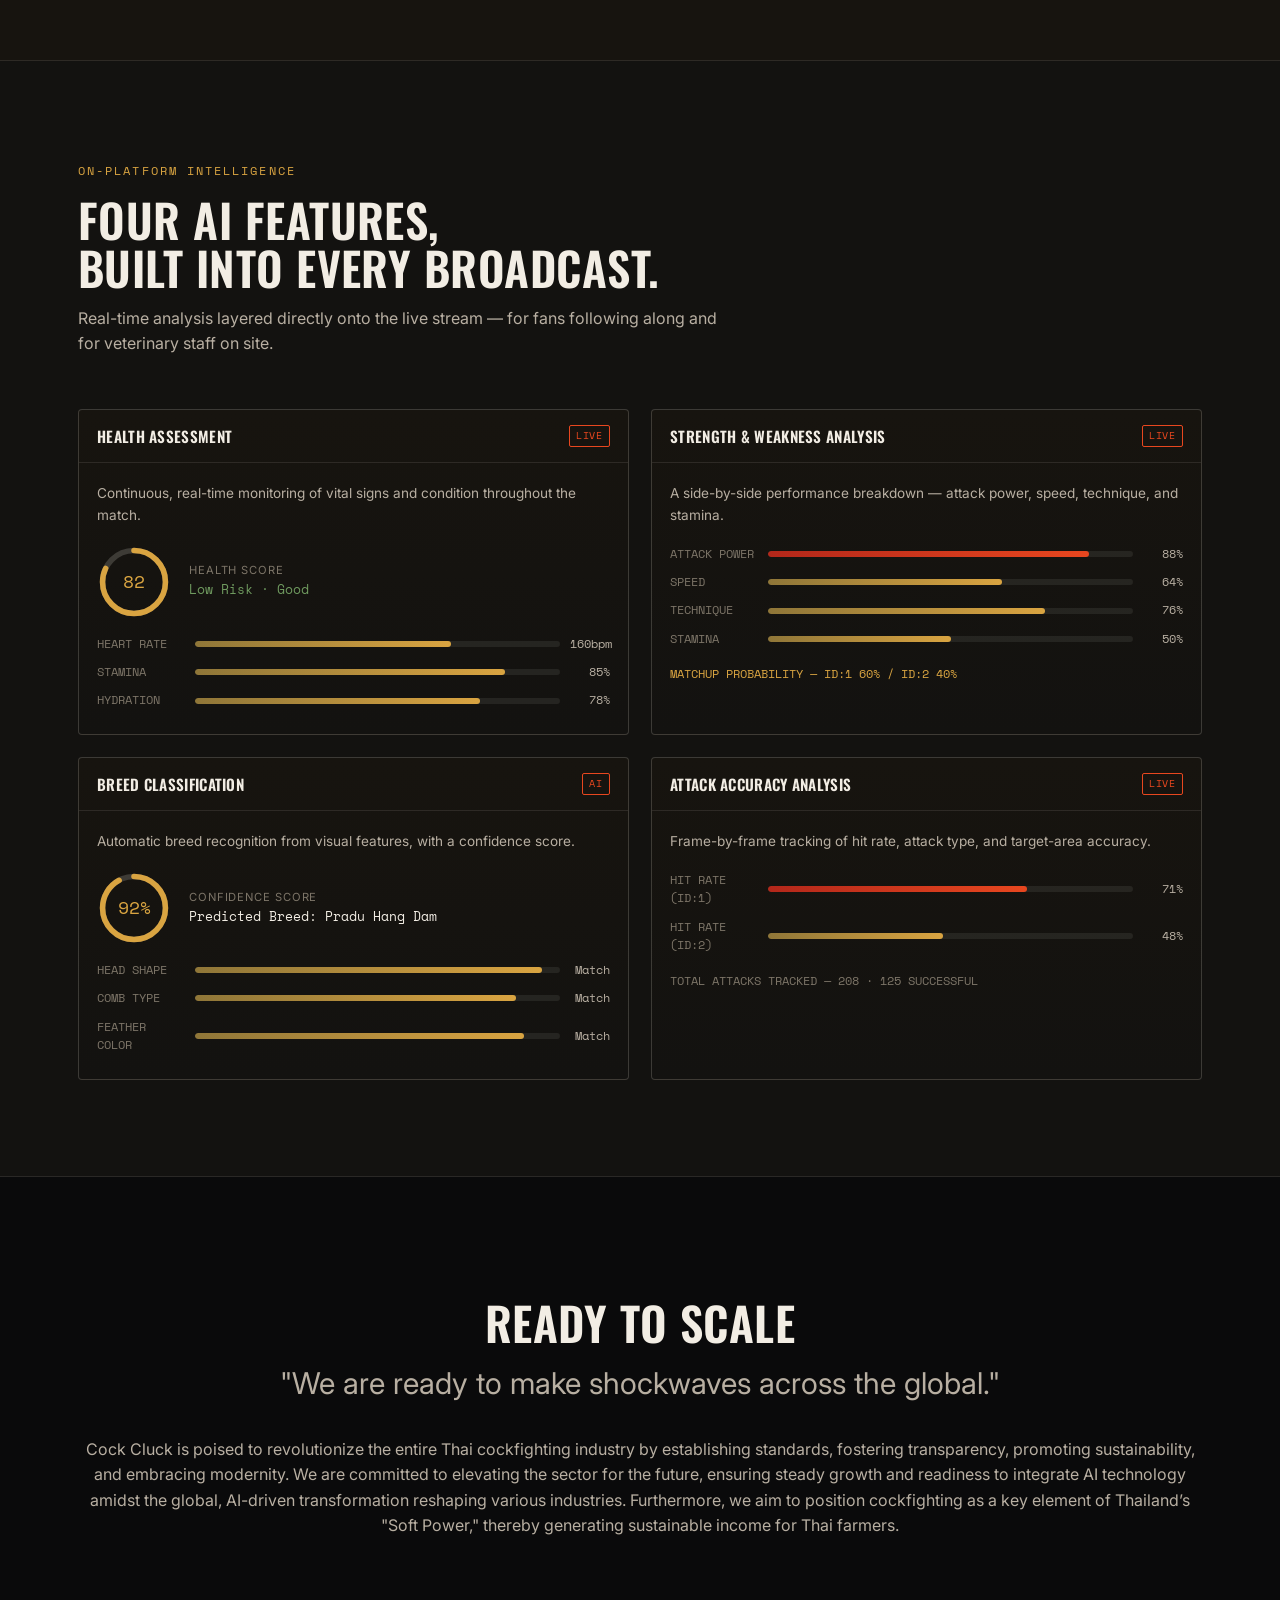
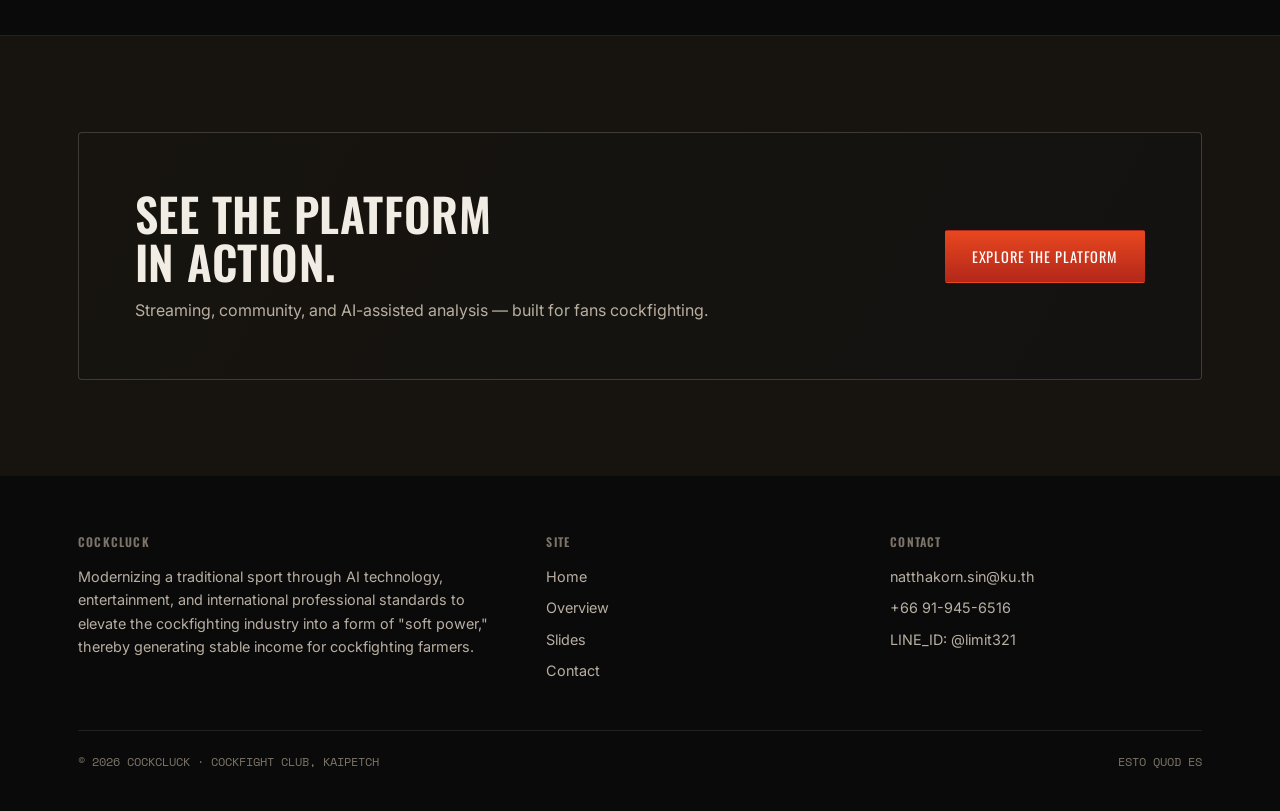
==== commit 035b5b13: "Fix image position and Sub topic" ====
--- a/about.html
+++ b/about.html
@@ -36,9 +36,25 @@
   </div>
 </section>
 
+<section class="page-hero hero">
+  <div class="wrap history-layout">
+    <div class="history-copy">
+      <div class="section-head">
+        <span class="eyebrow"><span class="dot"></span> About Cockcluck</span>
+        <h1>Overview</h1>
+        <p class="lede">Cock Cluck is an AI-powered sports technology startup modernizing the global cockfighting industry. We replace traditional betting-driven competitions with sponsor-backed tournaments, AI-assisted judging, real-time animal welfare monitoring, and a global community platform. Our mission is to help farmers build sustainable income while transforming a fragmented traditional industry into a transparent, data-driven ecosystem. We currently operate a legal livestream platform with paying subscribers and are developing our AI Computer Vision MVP, positioning Cock Cluck as the first company building an integrated AI ecosystem for the cockfightingindustry. It is also ready to promote the sport of cockfighting as a form of Thai soft power that generates sustainable income for Thai farmers.</p>
+      </div>
+    </div>
+    <div class="history-media">
+      <img src="/cockcluck.github.io/images/Logo__NEW.png" alt="Chao Tham Thong, a fighting rooster that became a millionaire.">
+    </div>
+  </div>
+</section>
+
 <section class="reveal">
   <div class="wrap">
-    <h2>Elevating the cockfighting thai industy into a form of soft power.<br></h2>
+    <h2>Elevating the cockfighting thai industy into a form of soft power.</h2>
+    <p style="margin-top:12px;"> We combine our industry experience with expertise in computer engineering to address existing challenges and advance the cockfighting industry toward a sustainable future.</p>
     <div class="grid grid-3">
       <div class="card accent-top">
         <span class="card-idx">01</span>
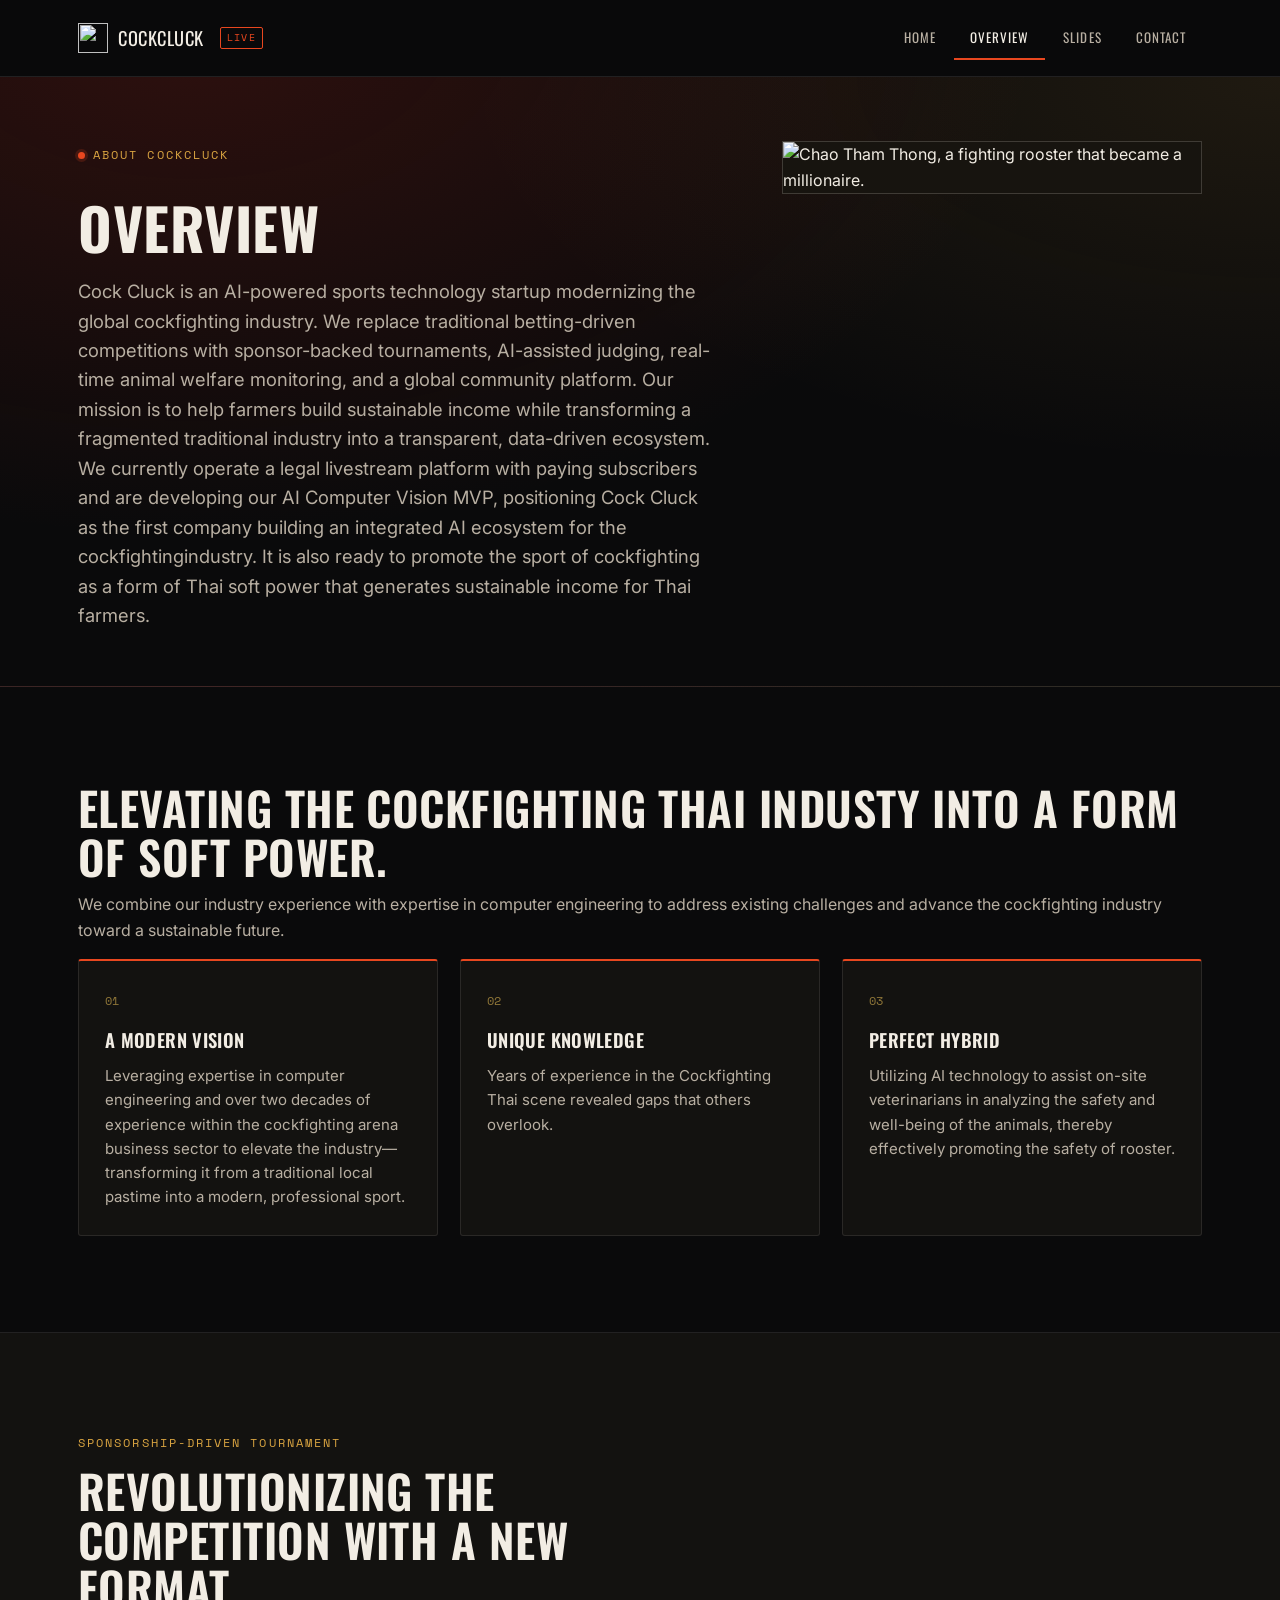
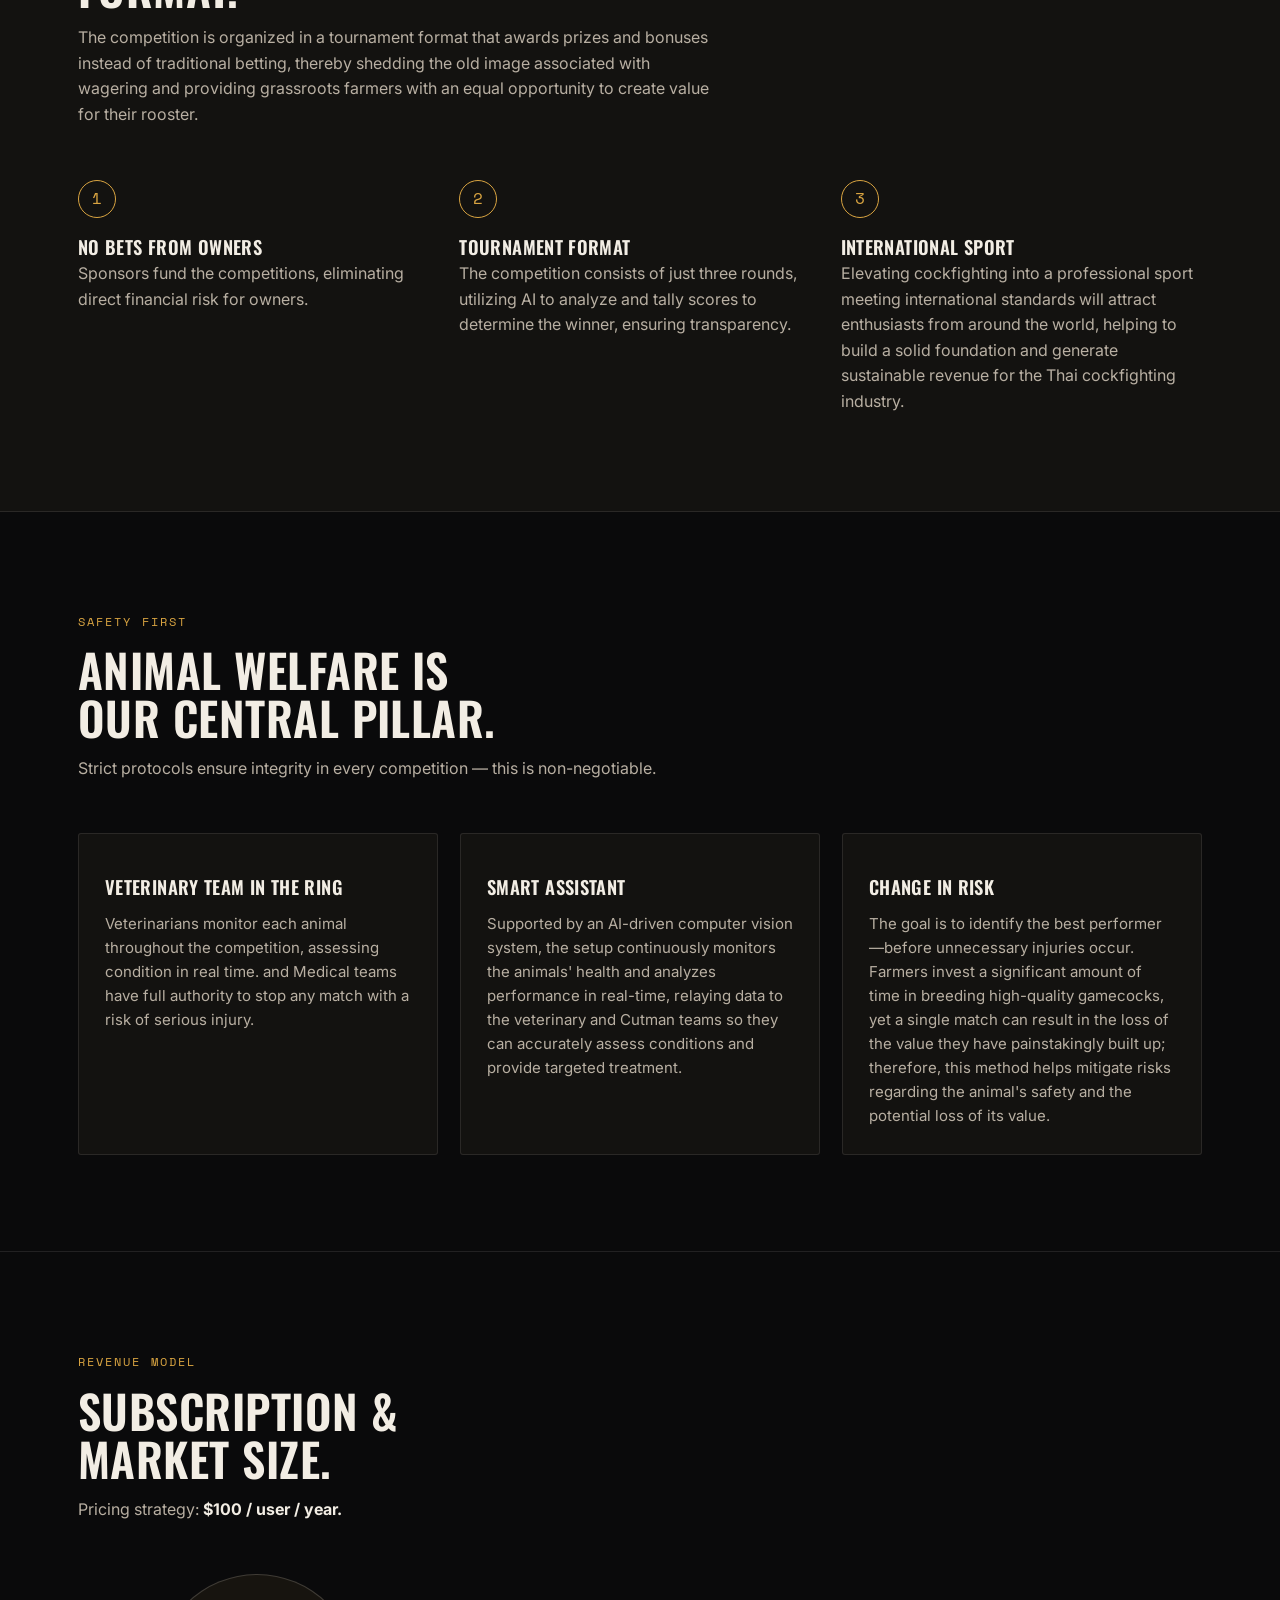
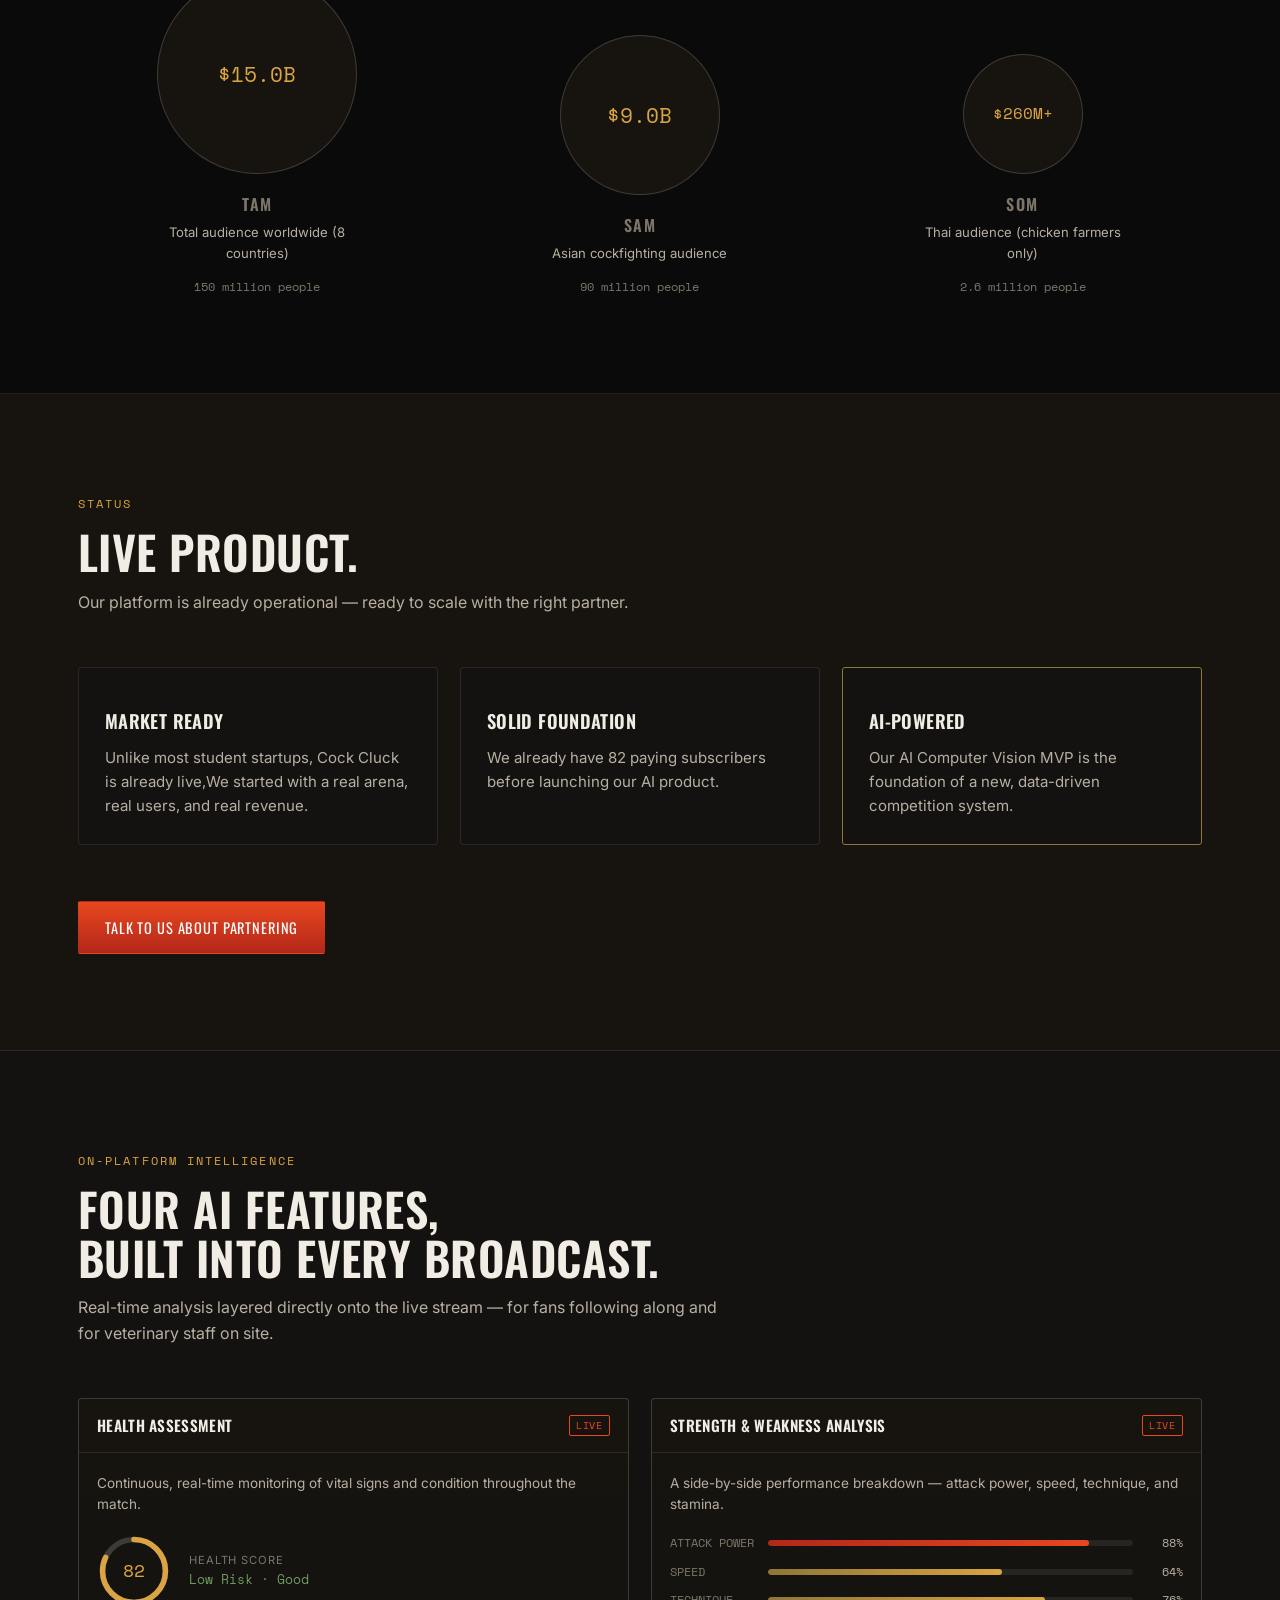
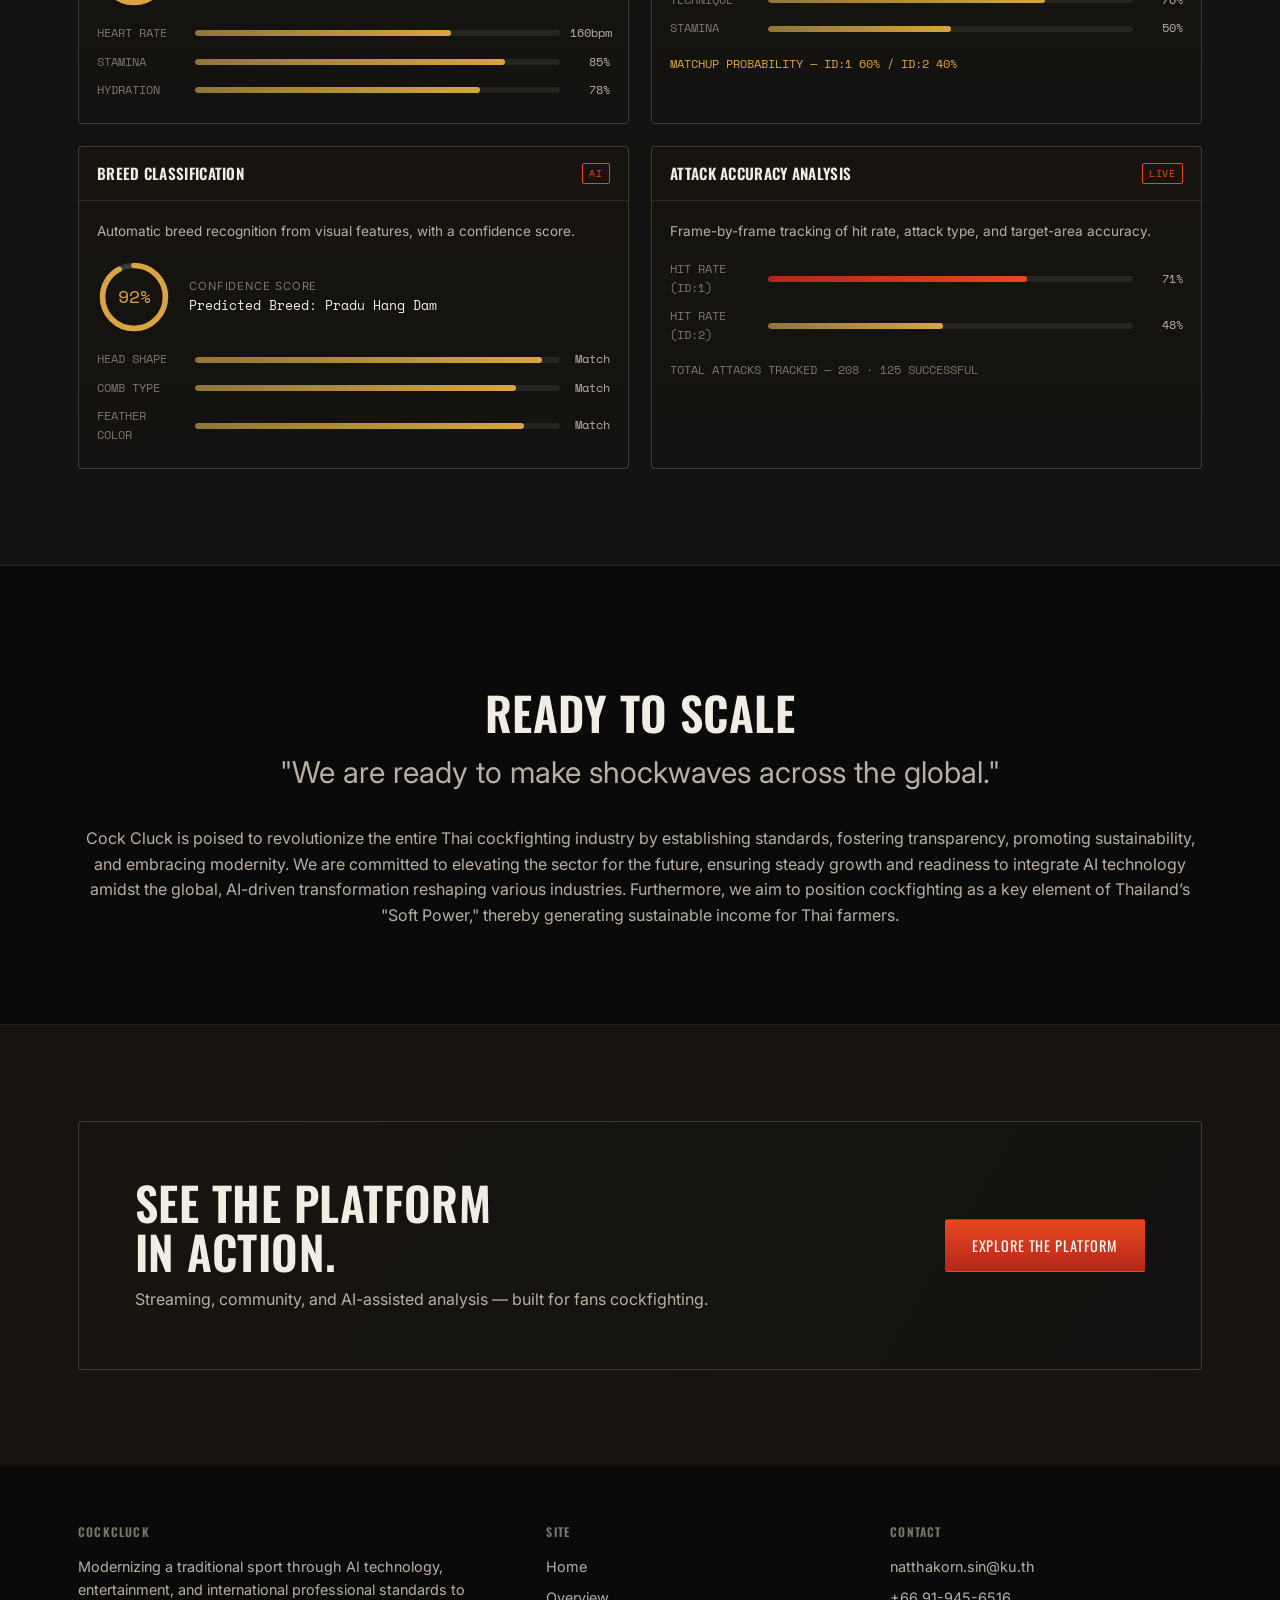
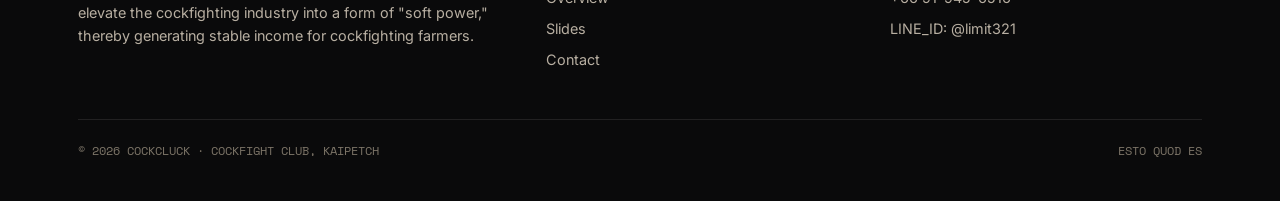
==== commit 6de19bd5: "Forget to save about.html" ====
--- a/about.html
+++ b/about.html
@@ -26,15 +26,6 @@
     </button>
   </div>
 </header>
-
-<section class="page-hero hero">
-  <div class="wrap">
-    <span class="eyebrow"><span class="dot"></span> About Cockcluck</span>
-    <img class="hero-img" src="/cockcluck.github.io/images/Logo__NEW.png" alt="Cockcluck founder Natthakorn Sinamnuaiphon holding a rooster in a traditional cockfighting arena." style="float:right; width:300px; padding-left:20px;">
-    <h1>Overview</h1>
-    <p class="lede">Cock Cluck is an AI-powered sports technology startup modernizing the global cockfighting industry. We replace traditional betting-driven competitions with sponsor-backed tournaments, AI-assisted judging, real-time animal welfare monitoring, and a global community platform. Our mission is to help farmers build sustainable income while transforming a fragmented traditional industry into a transparent, data-driven ecosystem. We currently operate a legal livestream platform with paying subscribers and are developing our AI Computer Vision MVP, positioning Cock Cluck as the first company building an integrated AI ecosystem for the cockfightingindustry. It is also ready to promote the sport of cockfighting as a form of Thai soft power that generates sustainable income for Thai farmers.</p>
-  </div>
-</section>
 
 <section class="page-hero hero">
   <div class="wrap history-layout">
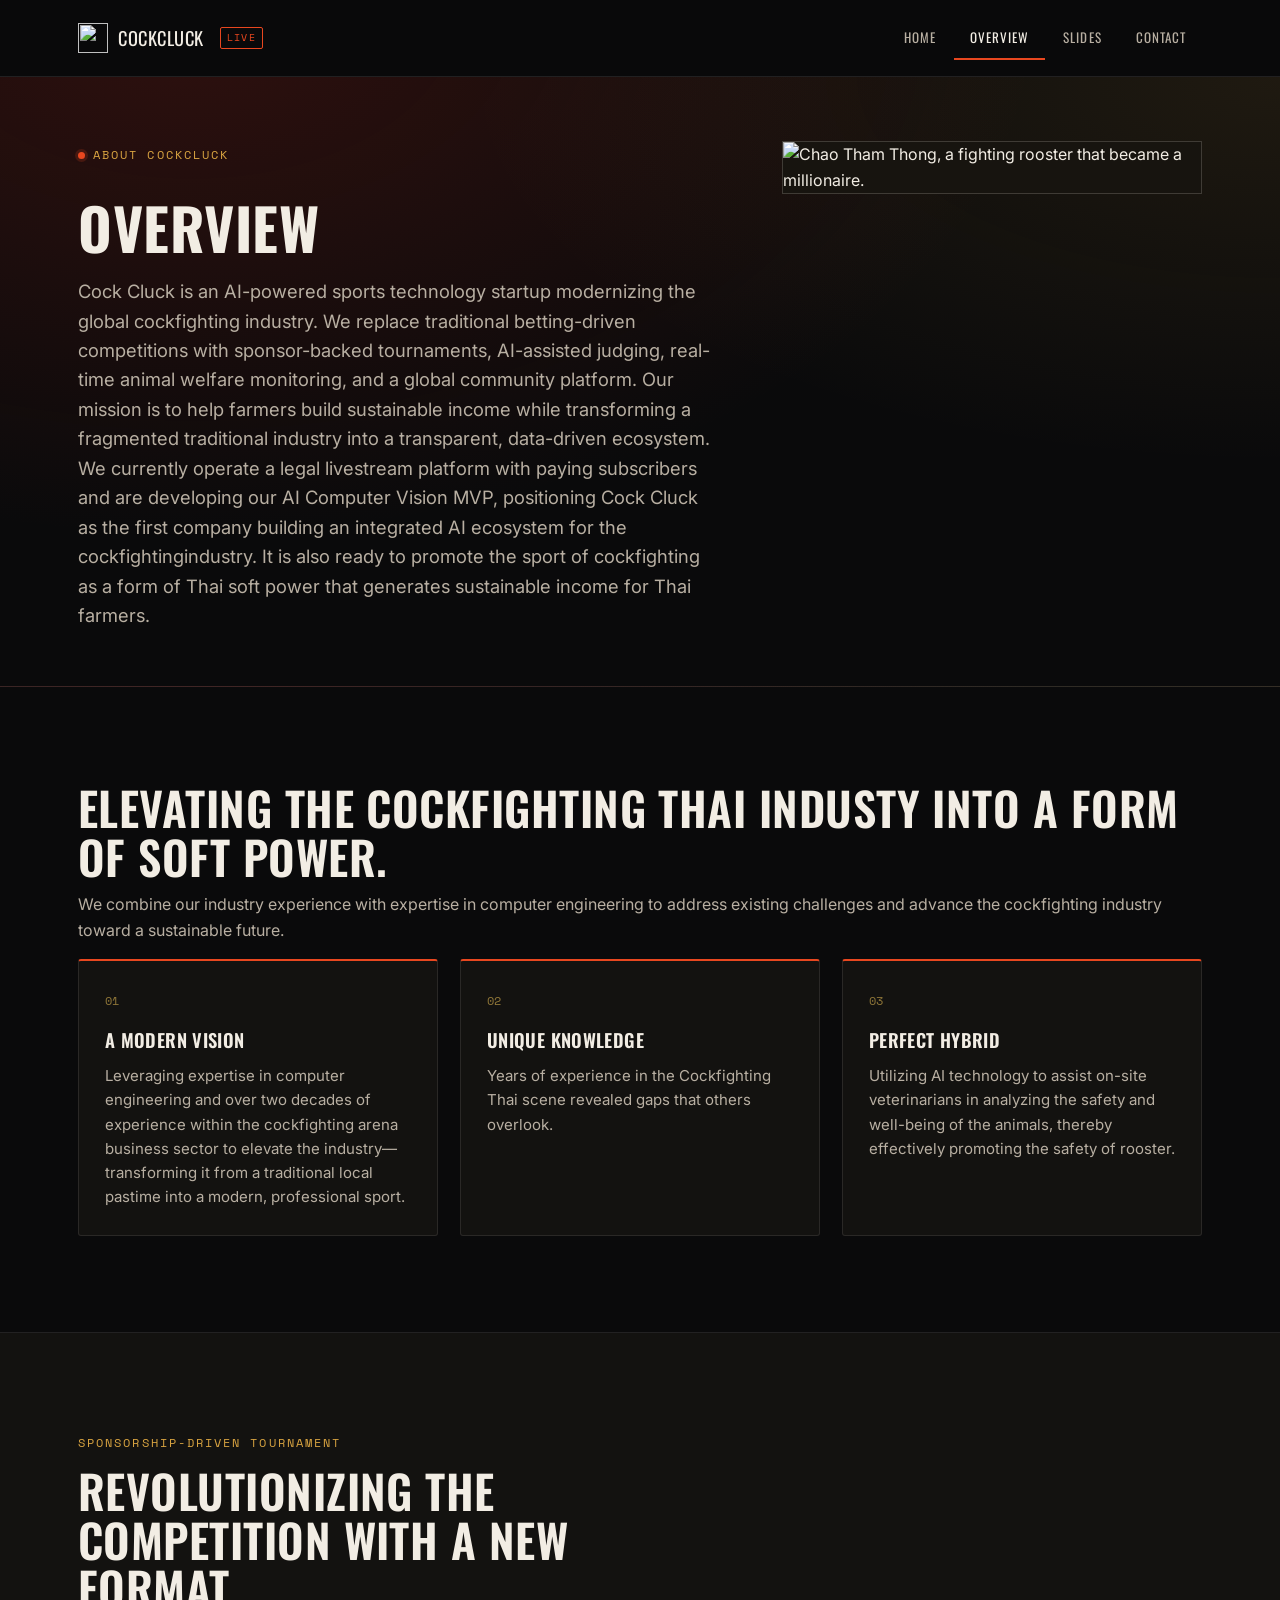
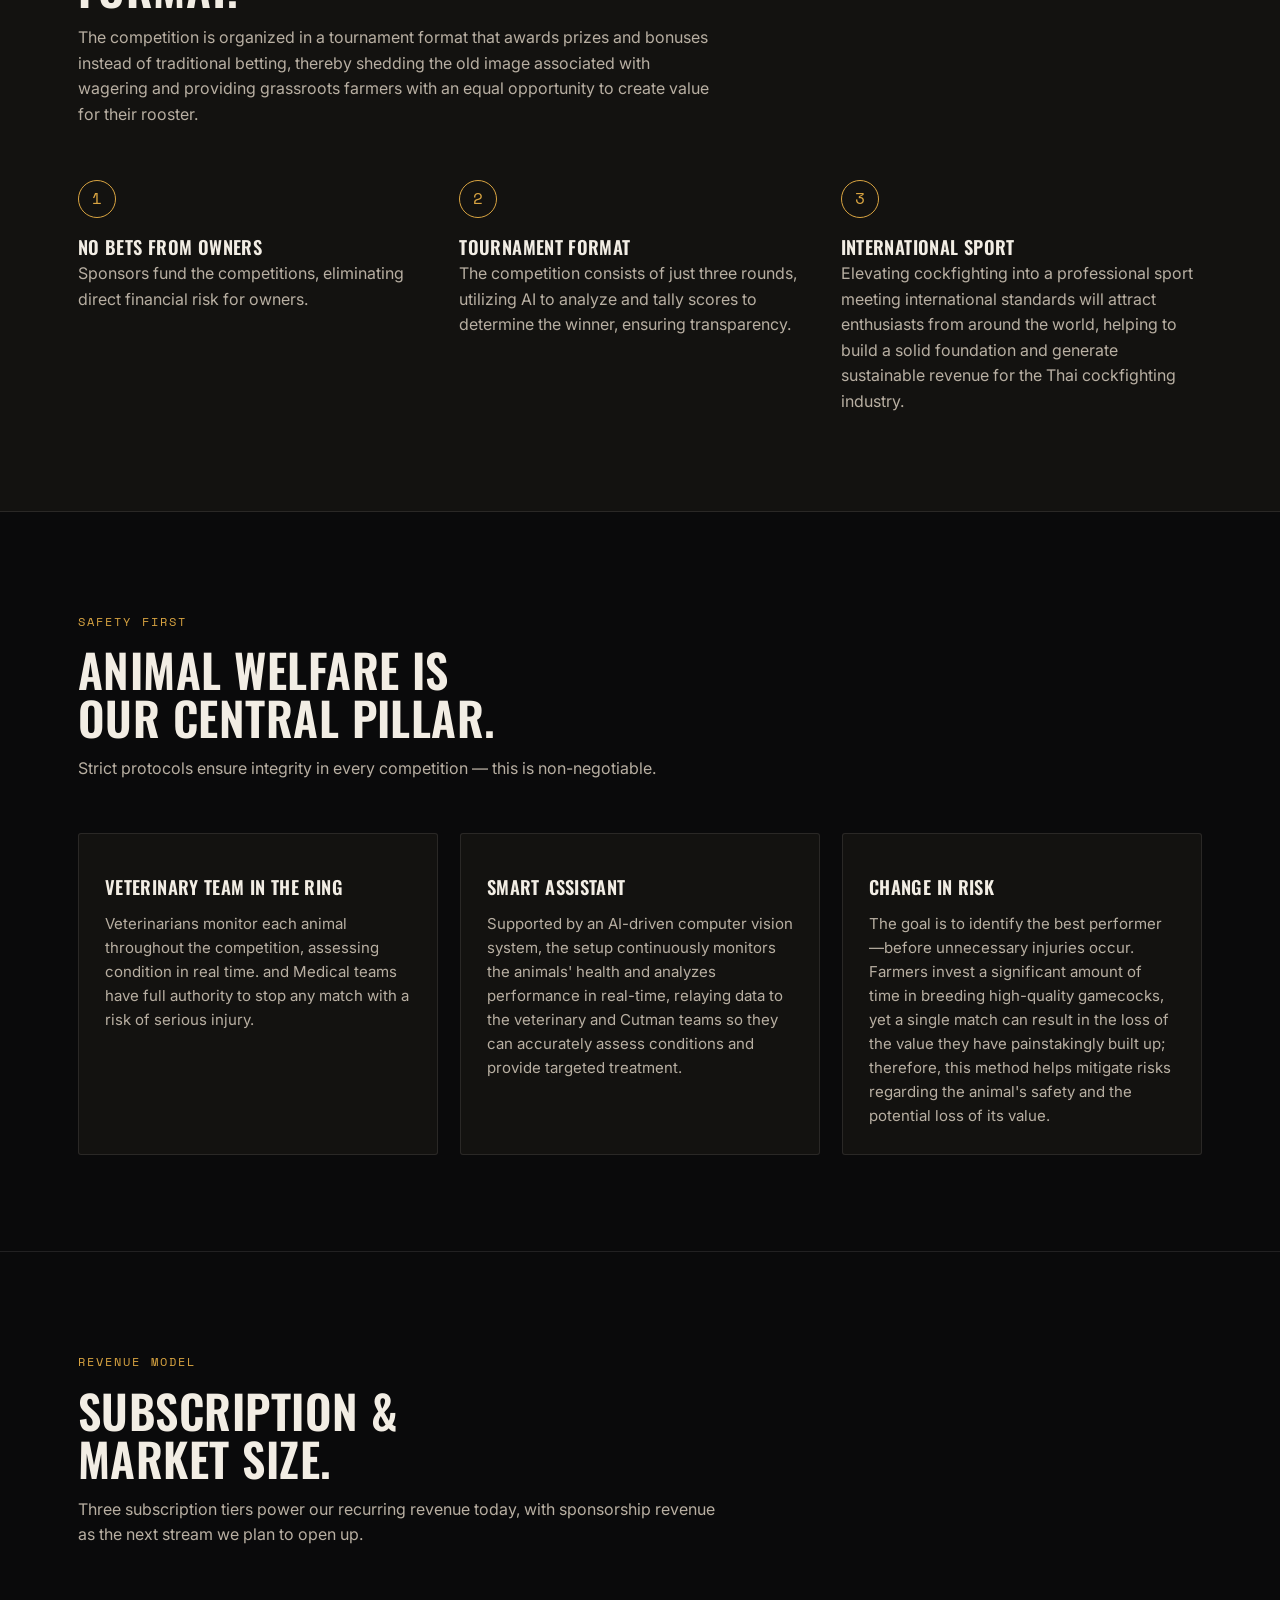
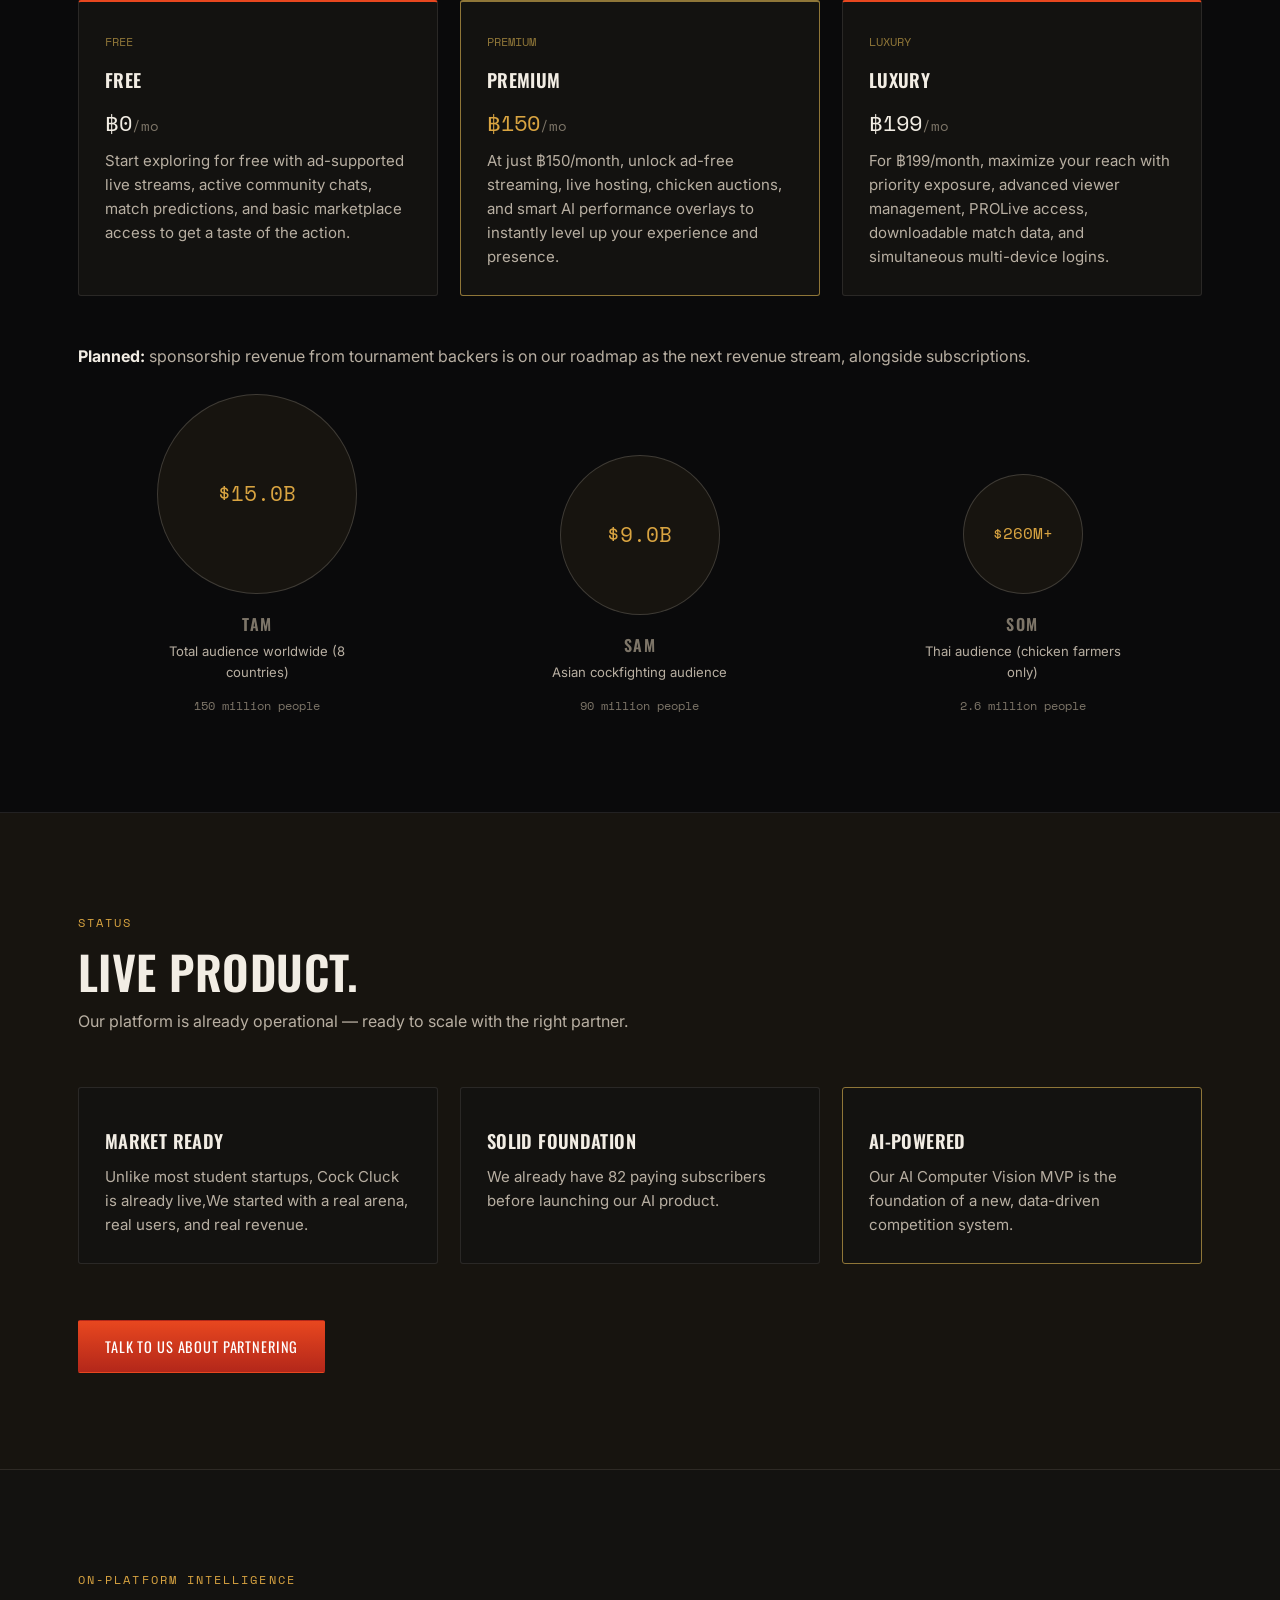
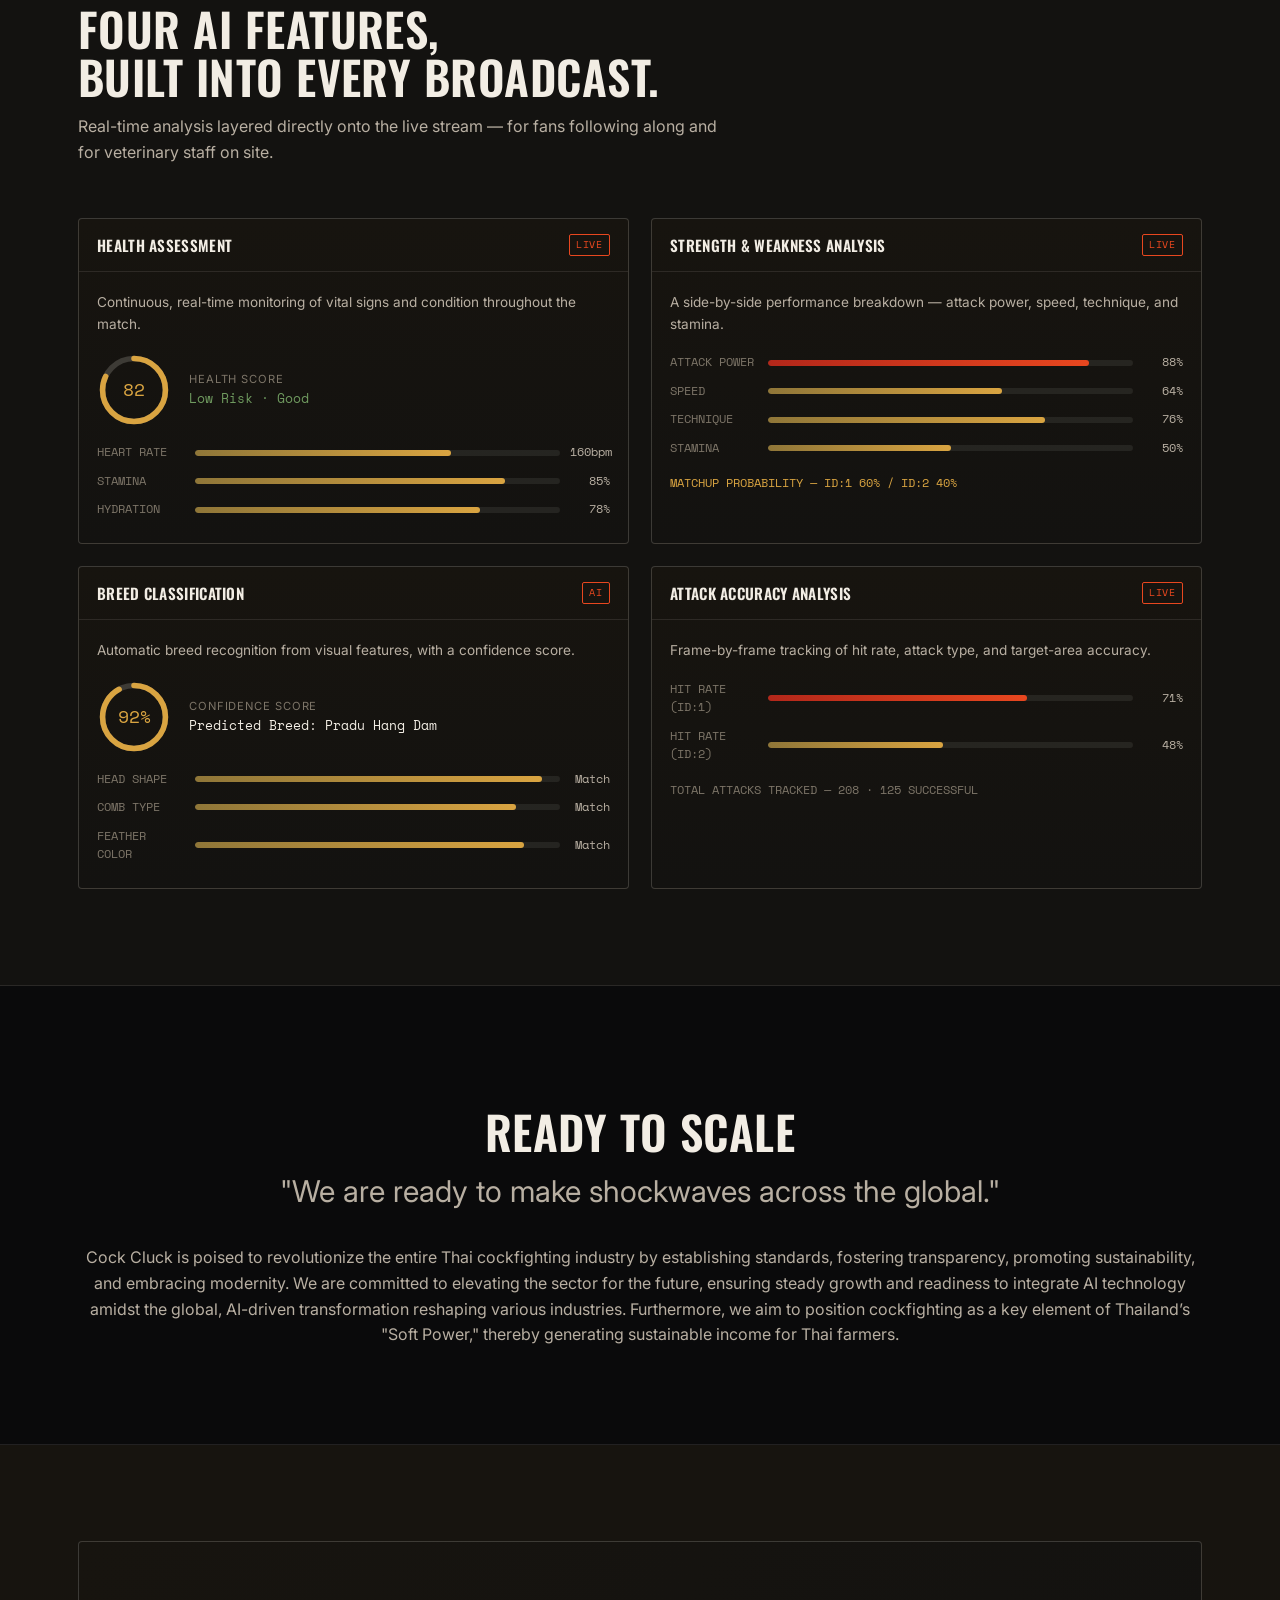
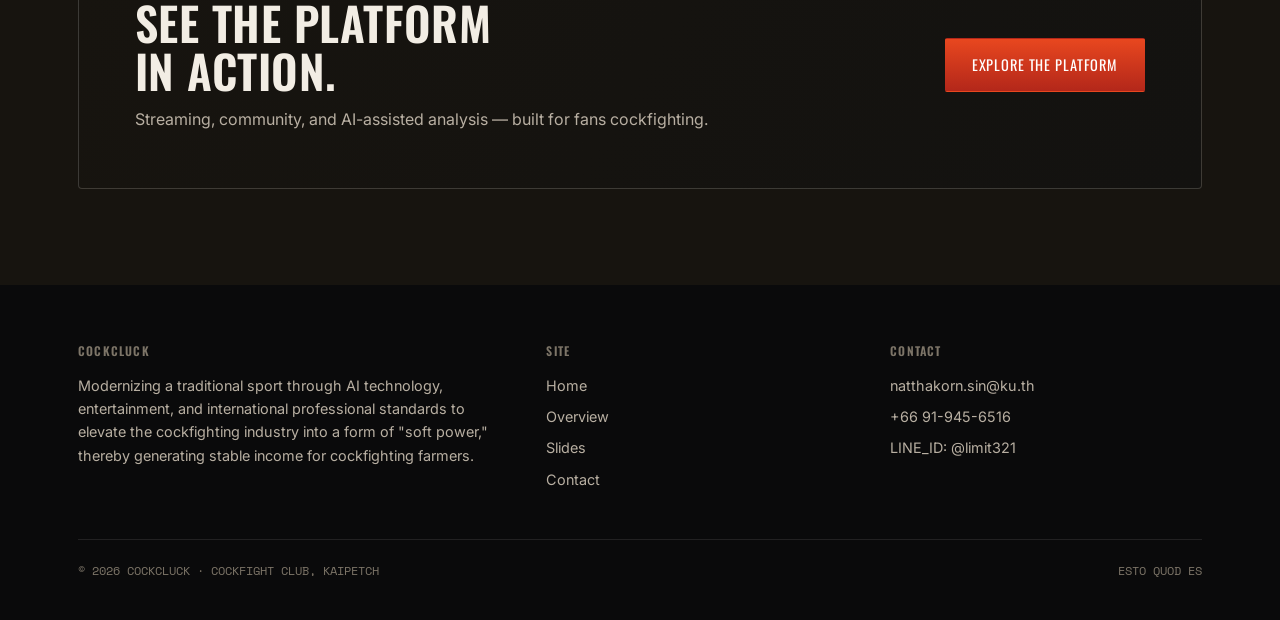
==== commit 15b59940: "Add revenue model: Subscription" ====
--- a/about.html
+++ b/about.html
@@ -125,8 +125,32 @@
     <div class="section-head">
       <span class="eyebrow">Revenue Model</span>
       <h2>Subscription &amp;<br>Market Size.</h2>
-      <p>Pricing strategy: <strong style="color:var(--ink);">$100 / user / year.</strong></p>
-    </div>
+      <p>Three subscription tiers power our recurring revenue today, with sponsorship revenue as the next stream we plan to open up.</p>
+    </div>
+
+    <div class="grid grid-3" style="margin-bottom:48px;">
+      <div class="card accent-top">
+        <span class="card-idx">FREE</span>
+        <h3>Free</h3>
+        <p style="font-family:var(--mono); font-size:1.4rem; color:var(--ink); margin:8px 0;">฿0<span style="font-size:0.85rem; color:var(--ink-faint);">/mo</span></p>
+        <p>Start exploring for free with ad-supported live streams, active community chats, match predictions, and basic marketplace access to get a taste of the action.</p>
+      </div>
+      <div class="card accent-top" style="border-color:var(--gold-dim);">
+        <span class="card-idx">PREMIUM</span>
+        <h3>Premium</h3>
+        <p style="font-family:var(--mono); font-size:1.4rem; color:var(--gold); margin:8px 0;">฿150<span style="font-size:0.85rem; color:var(--ink-faint);">/mo</span></p>
+        <p>At just ฿150/month, unlock ad-free streaming, live hosting, chicken auctions, and smart AI performance overlays to instantly level up your experience and presence.</p>
+      </div>
+      <div class="card accent-top">
+        <span class="card-idx">LUXURY</span>
+        <h3>Luxury</h3>
+        <p style="font-family:var(--mono); font-size:1.4rem; color:var(--ink); margin:8px 0;">฿199<span style="font-size:0.85rem; color:var(--ink-faint);">/mo</span></p>
+        <p>For ฿199/month, maximize your reach with priority exposure, advanced viewer management, PROLive access, downloadable match data, and simultaneous multi-device logins.</p>
+      </div>
+    </div>
+
+    <p class="m-desc" style="margin-bottom:24px;"><strong style="color:var(--ink);">Planned:</strong> sponsorship revenue from tournament backers is on our roadmap as the next revenue stream, alongside subscriptions.</p>
+
     <div class="market-row">
       <div class="market-item">
         <div class="market-circle" style="width:200px; height:200px;"><span class="m-val">$15.0B</span></div>
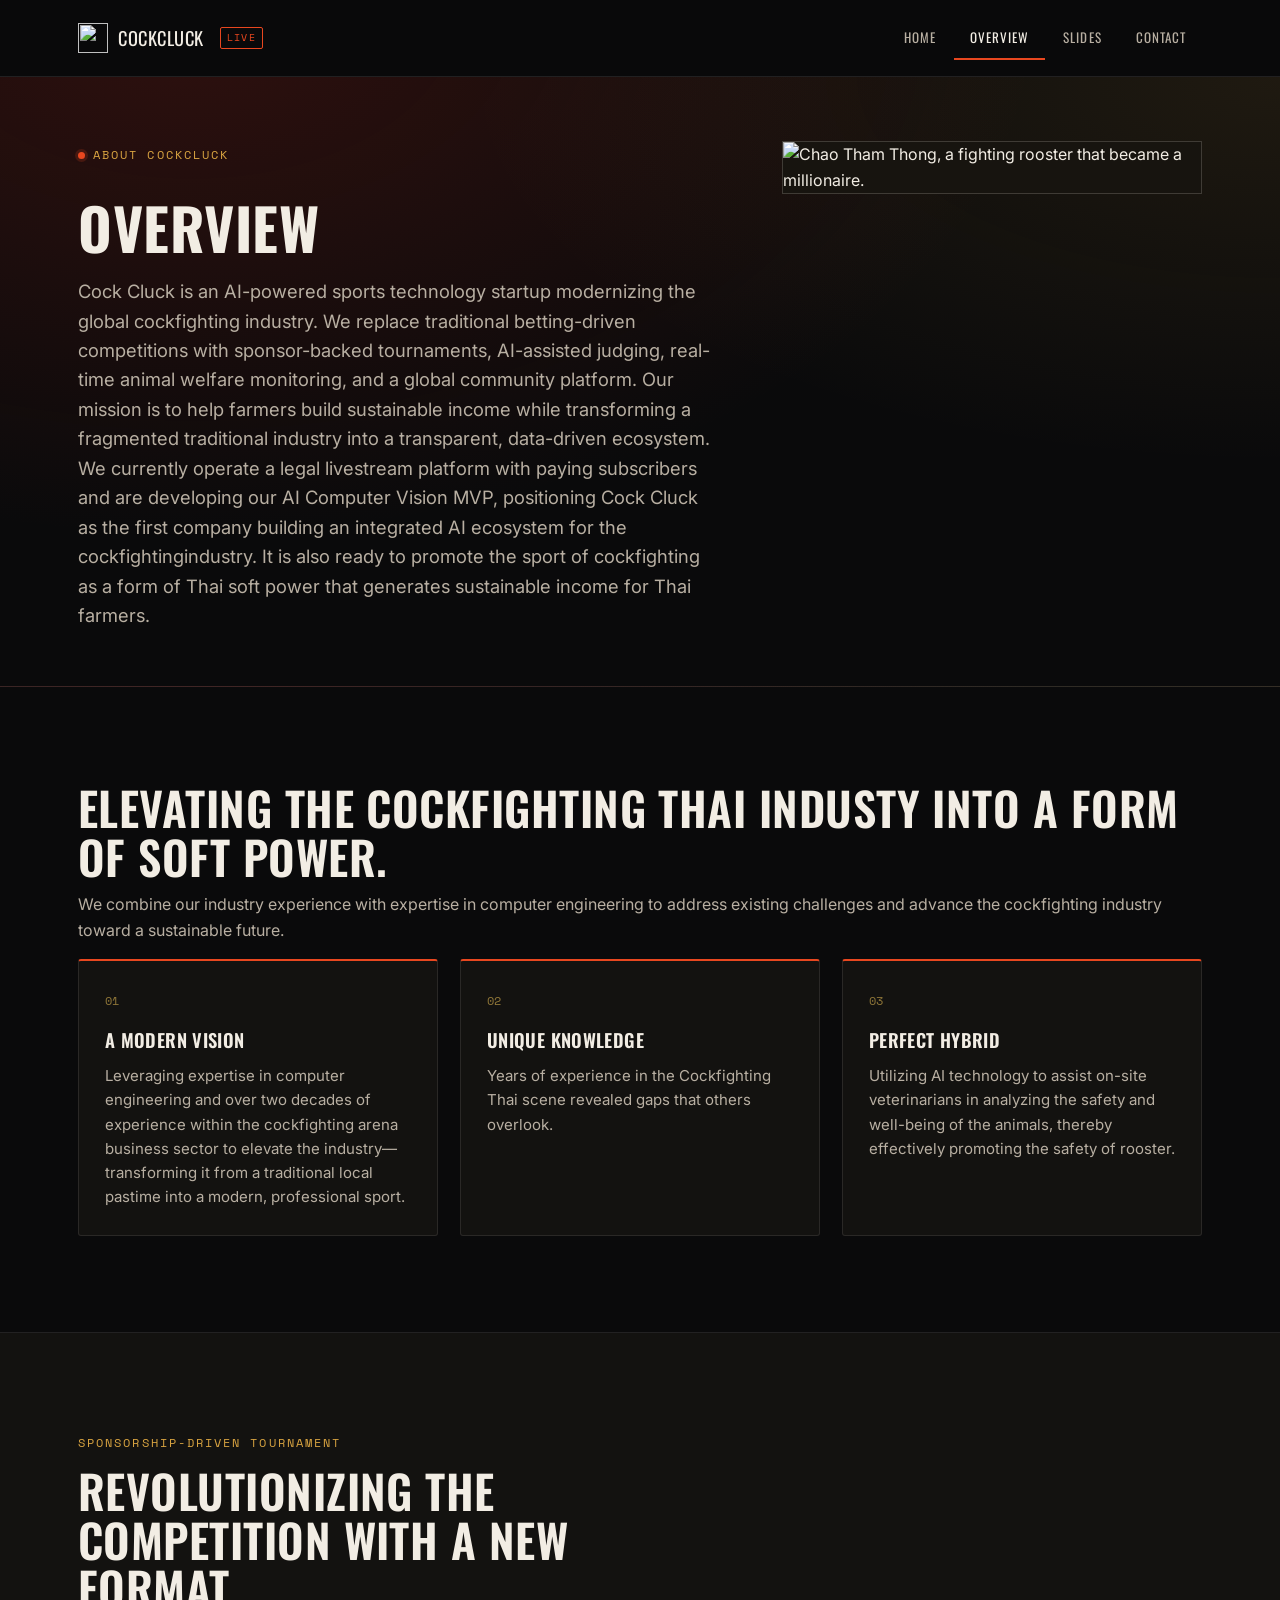
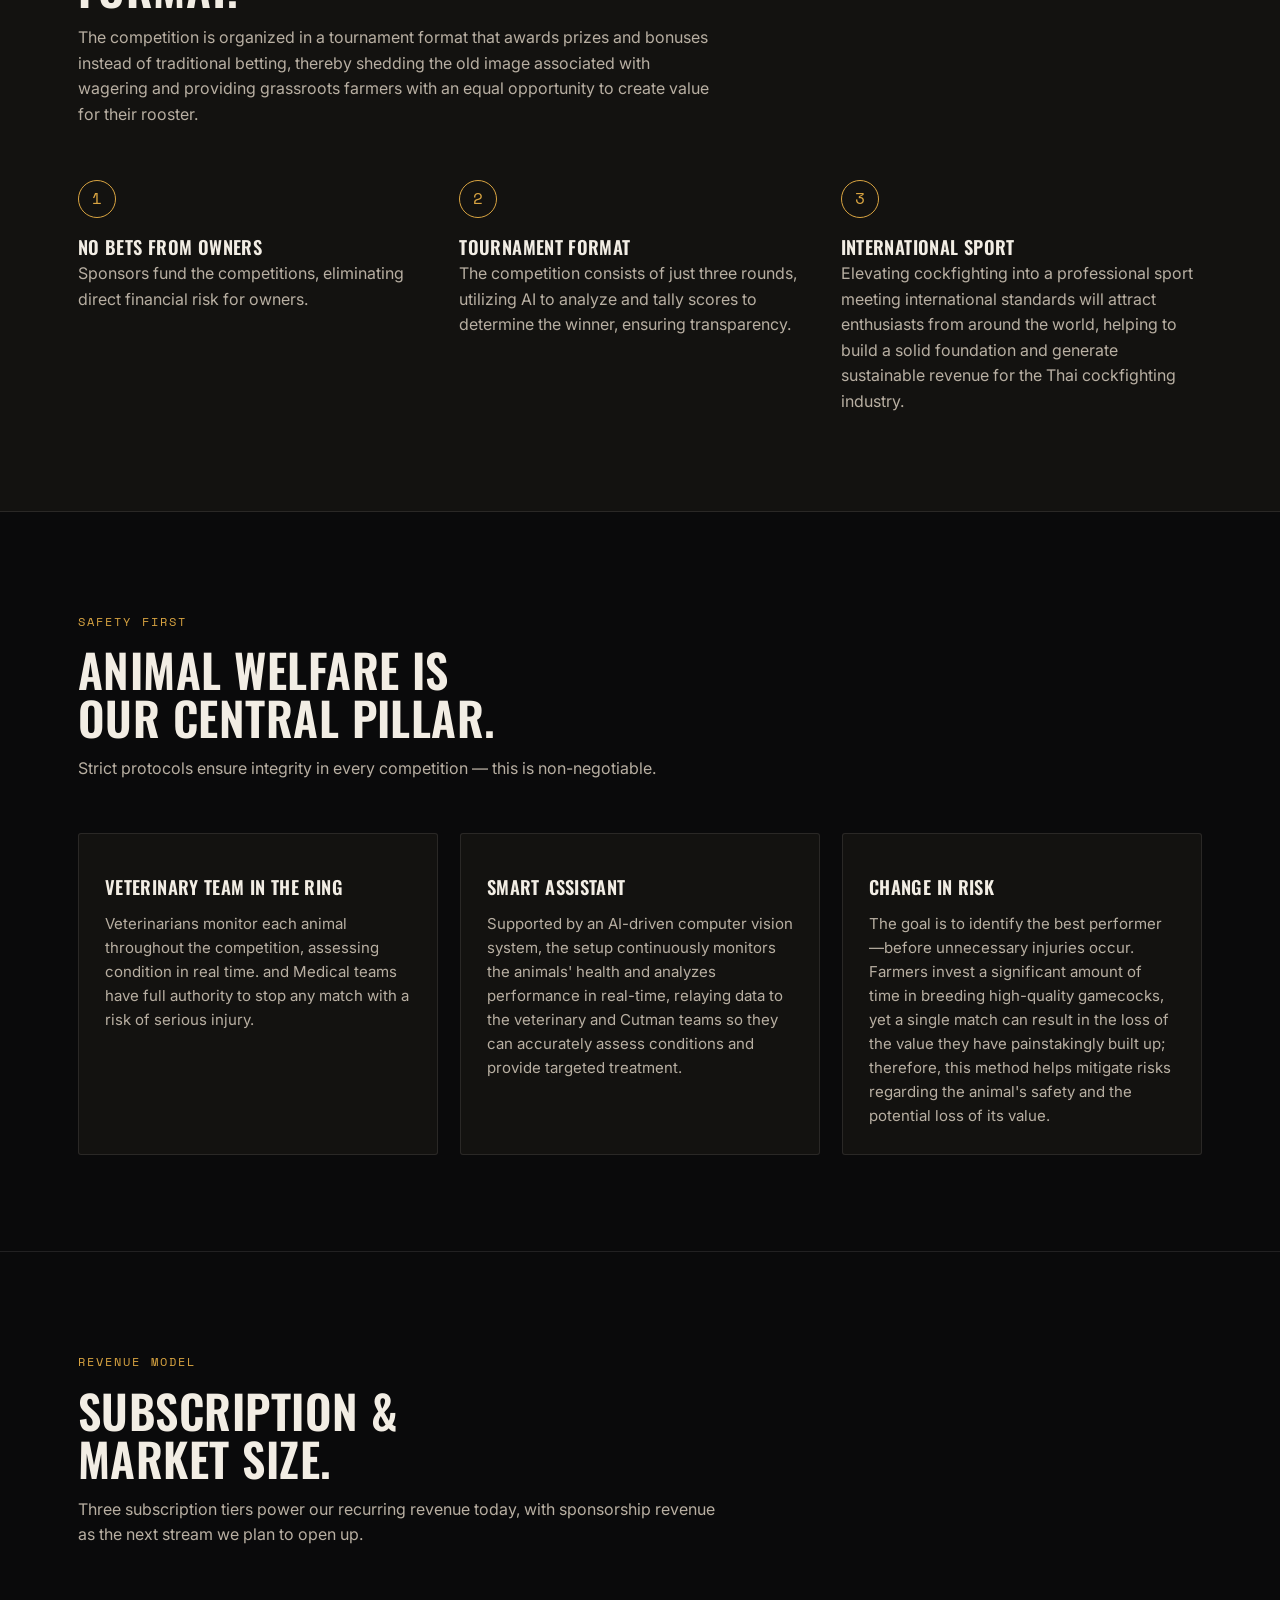
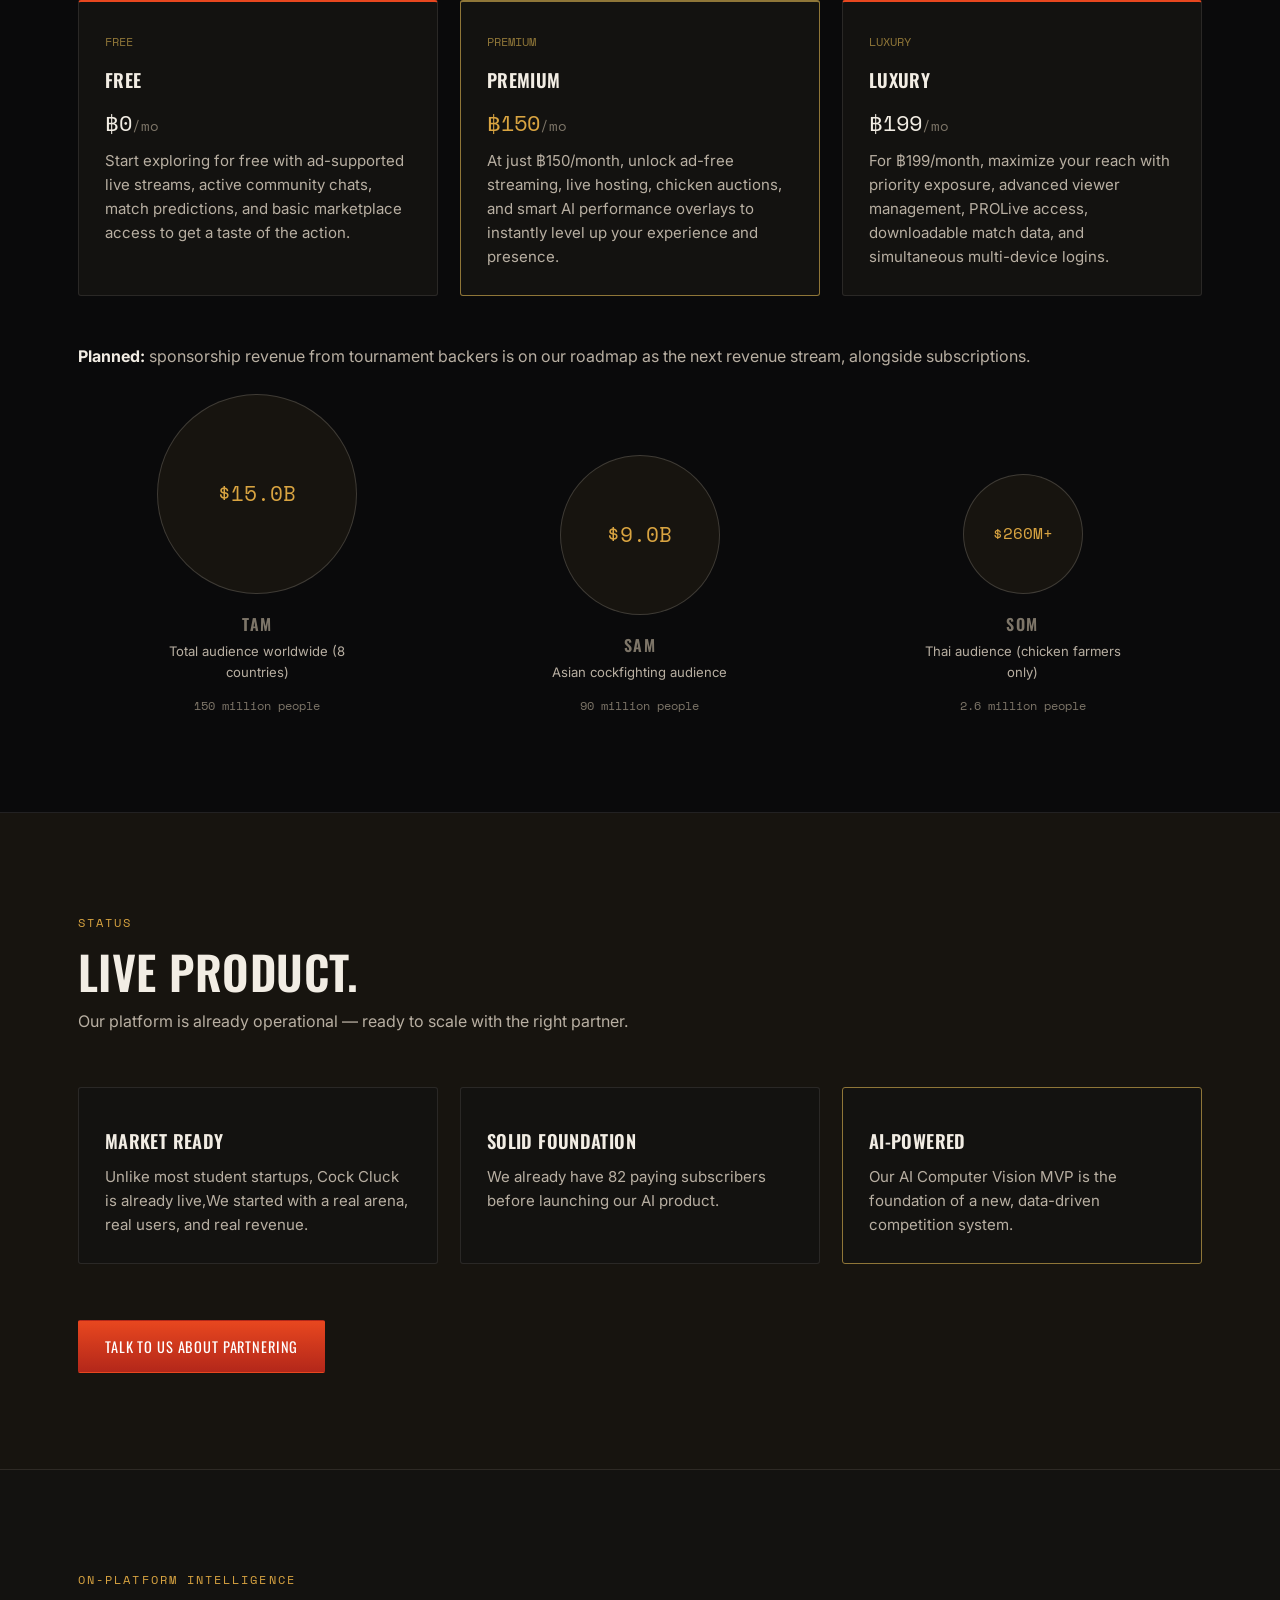
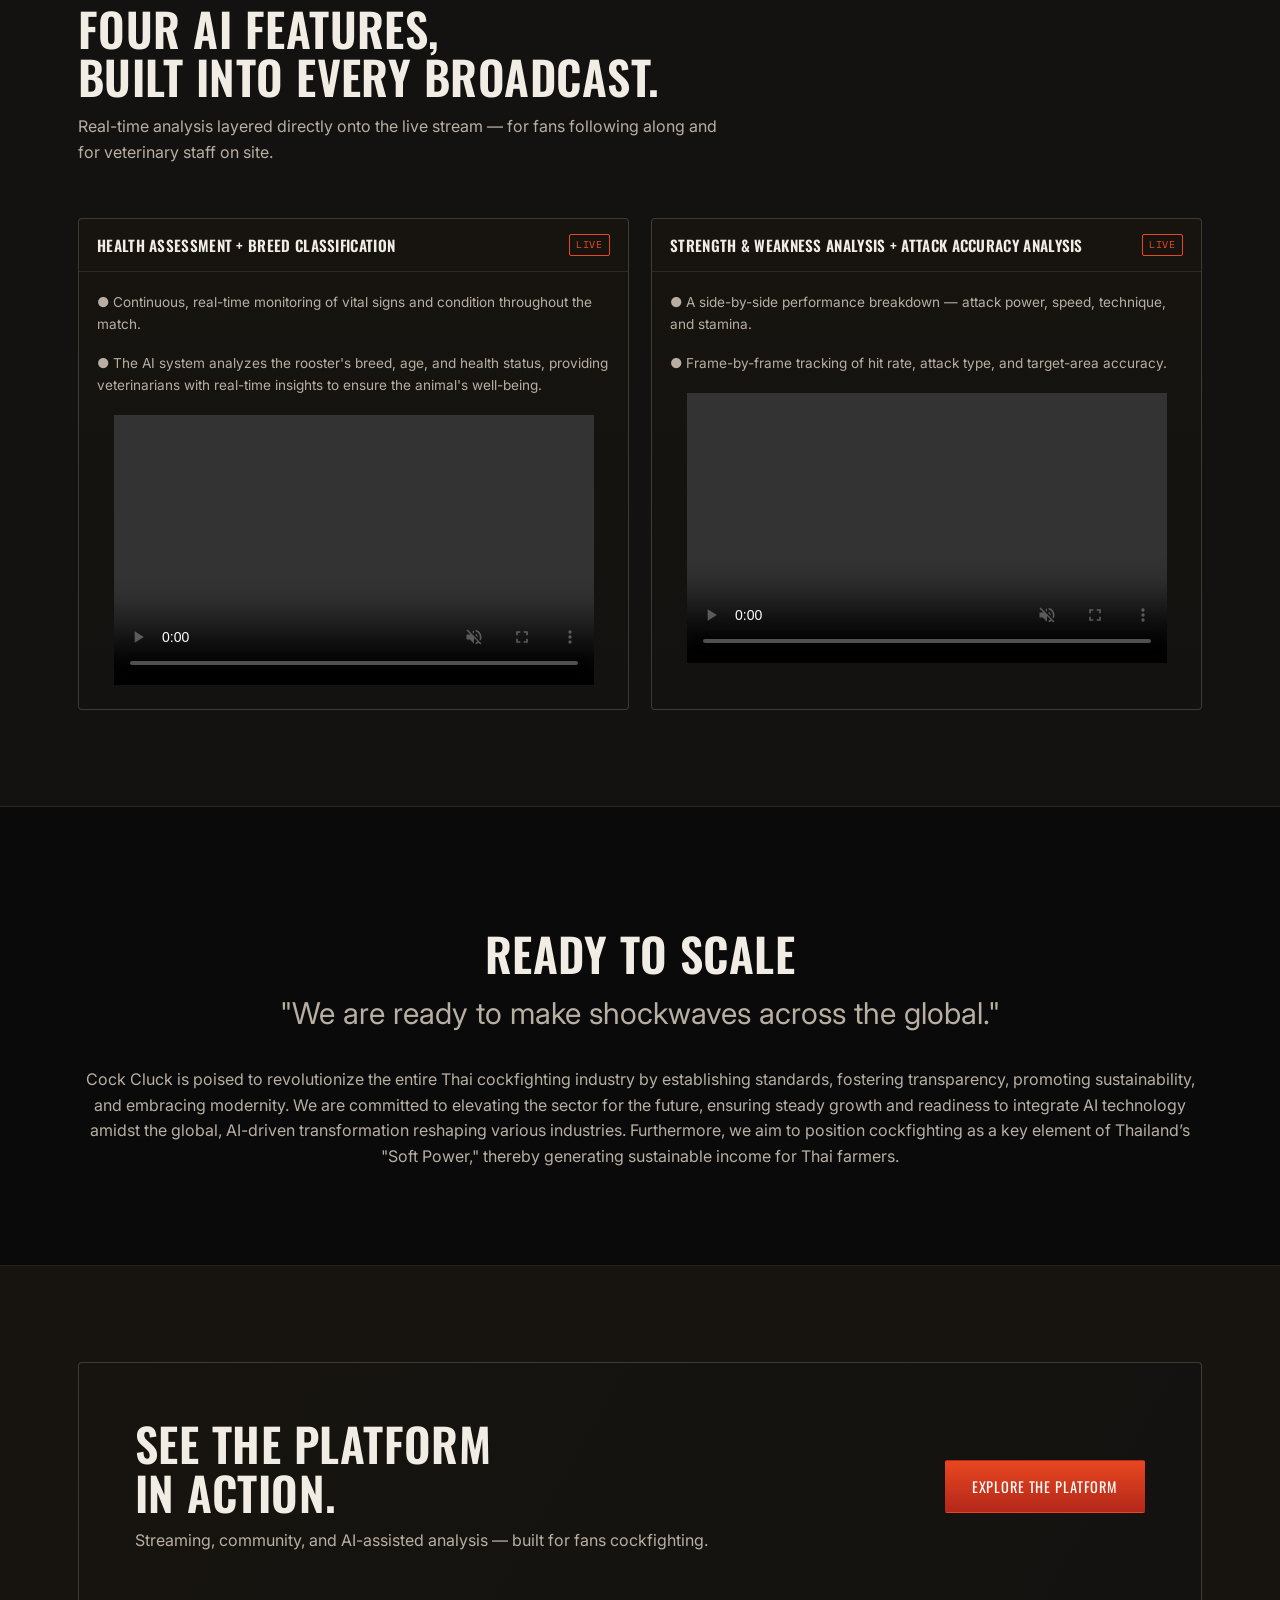
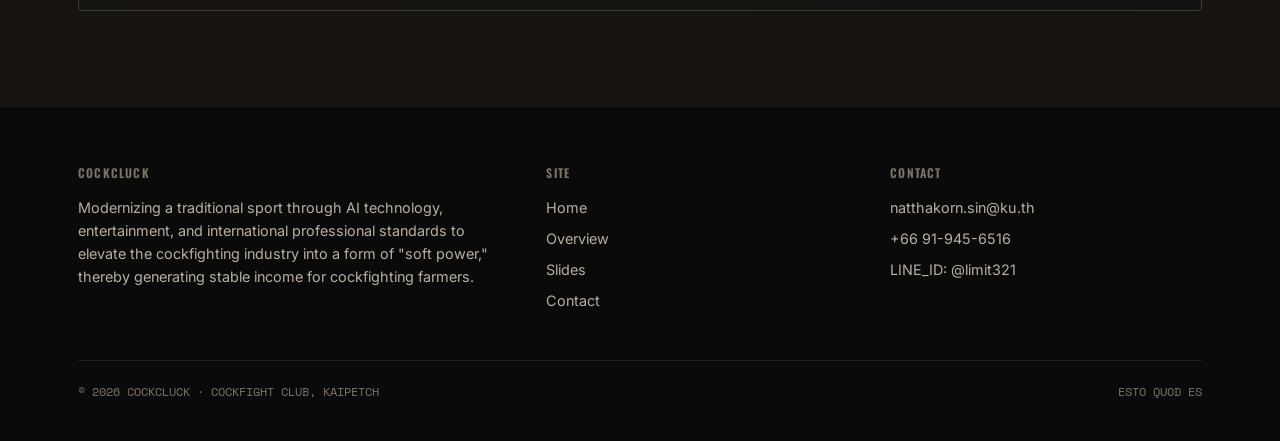
==== commit 7c427bf0: "Add video in AI part and video class in CSS" ====
--- a/about.html
+++ b/about.html
@@ -212,78 +212,33 @@
     <div class="grid grid-2">
 
       <div class="hud-card">
-        <div class="hud-head"><h3>Health Assessment</h3><span class="hud-tag">LIVE</span></div>
+        <div class="hud-head"><h3>Health Assessment + Breed Classification</h3><span class="hud-tag">LIVE</span></div>
         <div class="hud-body">
-          <p class="desc">Continuous, real-time monitoring of vital signs and condition throughout the match.</p>
-          <div class="gauge-row">
-            <div class="gauge" data-score="82">
-              <svg viewBox="0 0 80 80">
-                <circle cx="40" cy="40" r="34" stroke="var(--line-strong)" stroke-width="6" fill="none"/>
-                <circle class="gauge-fill" cx="40" cy="40" r="34" stroke="var(--gold)" stroke-width="6" fill="none" stroke-linecap="round" transform="rotate(-90 40 40)"/>
-              </svg>
-              <span class="gauge-score">82</span>
-            </div>
-            <div>
-              <div class="gauge-label">Health Score</div>
-              <div style="font-family:var(--mono); font-size:0.8rem; color:var(--ok);">Low Risk · Good</div>
-            </div>
+          <p class="desc">● Continuous, real-time monitoring of vital signs and condition throughout the match.</p>
+          <p class="desc">● The AI system analyzes the rooster's breed, age, and health status, providing veterinarians with real-time insights to ensure the animal's well-being.</p>
+          <div class="video-container">
+            <video width="480" height="270" controls autoplay muted loop>
+              <source src="cockcluck.github.io/videos/DemoAI_1.mp4" type="video/mp4">
+             
+              Your browser does not support the video tag.
+            </video>
           </div>
-          <div class="bar-list">
-            <div class="bar-row"><span class="b-label">HEART RATE</span><div class="bar-track"><div class="bar-fill" data-value="70"></div></div><span class="b-val">160bpm</span></div>
-            <div class="bar-row"><span class="b-label">STAMINA</span><div class="bar-track"><div class="bar-fill" data-value="85"></div></div><span class="b-val">85%</span></div>
-            <div class="bar-row"><span class="b-label">HYDRATION</span><div class="bar-track"><div class="bar-fill" data-value="78"></div></div><span class="b-val">78%</span></div>
+          
+        </div>
+      </div>
+
+      <div class="hud-card">
+        <div class="hud-head"><h3>Strength &amp; Weakness Analysis + Attack Accuracy Analysis</h3><span class="hud-tag">LIVE</span></div>
+        <div class="hud-body">
+          <p class="desc">● A side-by-side performance breakdown — attack power, speed, technique, and stamina.</p>
+          <p class="desc">● Frame-by-frame tracking of hit rate, attack type, and target-area accuracy.</p>
+          <div class="video-container">
+            <video width="480" height="270" controls autoplay muted loop>
+              <source src="cockcluck.github.io/videos/DemoAI_2.mp4" type="video/mp4">
+              
+              Your browser does not support the video tag.
+            </video>
           </div>
-        </div>
-      </div>
-
-      <div class="hud-card">
-        <div class="hud-head"><h3>Strength &amp; Weakness Analysis</h3><span class="hud-tag">LIVE</span></div>
-        <div class="hud-body">
-          <p class="desc">A side-by-side performance breakdown — attack power, speed, technique, and stamina.</p>
-          <div class="bar-list" style="margin-top:0;">
-            <div class="bar-row"><span class="b-label">ATTACK POWER</span><div class="bar-track"><div class="bar-fill crimson" data-value="88"></div></div><span class="b-val">88%</span></div>
-            <div class="bar-row"><span class="b-label">SPEED</span><div class="bar-track"><div class="bar-fill" data-value="64"></div></div><span class="b-val">64%</span></div>
-            <div class="bar-row"><span class="b-label">TECHNIQUE</span><div class="bar-track"><div class="bar-fill" data-value="76"></div></div><span class="b-val">76%</span></div>
-            <div class="bar-row"><span class="b-label">STAMINA</span><div class="bar-track"><div class="bar-fill" data-value="50"></div></div><span class="b-val">50%</span></div>
-          </div>
-          <p style="margin-top:16px; font-family:var(--mono); font-size:0.75rem; color:var(--gold);">MATCHUP PROBABILITY — ID:1 60% / ID:2 40%</p>
-        </div>
-      </div>
-
-      <div class="hud-card">
-        <div class="hud-head"><h3>Breed Classification</h3><span class="hud-tag">AI</span></div>
-        <div class="hud-body">
-          <p class="desc">Automatic breed recognition from visual features, with a confidence score.</p>
-          <div class="gauge-row">
-            <div class="gauge" data-score="92">
-              <svg viewBox="0 0 80 80">
-                <circle cx="40" cy="40" r="34" stroke="var(--line-strong)" stroke-width="6" fill="none"/>
-                <circle class="gauge-fill" cx="40" cy="40" r="34" stroke="var(--gold)" stroke-width="6" fill="none" stroke-linecap="round" transform="rotate(-90 40 40)"/>
-              </svg>
-              <span class="gauge-score">92%</span>
-            </div>
-            <div>
-              <div class="gauge-label">Confidence Score</div>
-              <div style="font-family:var(--mono); font-size:0.8rem; color:var(--ink);">Predicted Breed: Pradu Hang Dam</div>
-            </div>
-          </div>
-          <div class="bar-list">
-            <div class="bar-row"><span class="b-label">HEAD SHAPE</span><div class="bar-track"><div class="bar-fill" data-value="95"></div></div><span class="b-val">Match</span></div>
-            <div class="bar-row"><span class="b-label">COMB TYPE</span><div class="bar-track"><div class="bar-fill" data-value="88"></div></div><span class="b-val">Match</span></div>
-            <div class="bar-row"><span class="b-label">FEATHER COLOR</span><div class="bar-track"><div class="bar-fill" data-value="90"></div></div><span class="b-val">Match</span></div>
-          </div>
-        </div>
-      </div>
-
-      <div class="hud-card">
-        <div class="hud-head"><h3>Attack Accuracy Analysis</h3><span class="hud-tag">LIVE</span></div>
-        <div class="hud-body">
-          <p class="desc">Frame-by-frame tracking of hit rate, attack type, and target-area accuracy.</p>
-          <div class="bar-list" style="margin-top:0;">
-            <div class="bar-row"><span class="b-label">HIT RATE (ID:1)</span><div class="bar-track"><div class="bar-fill crimson" data-value="71"></div></div><span class="b-val">71%</span></div>
-            <div class="bar-row"><span class="b-label">HIT RATE (ID:2)</span><div class="bar-track"><div class="bar-fill" data-value="48"></div></div><span class="b-val">48%</span></div>
-          </div>
-          <p style="margin-top:16px; font-family:var(--mono); font-size:0.75rem; color:var(--ink-faint);">TOTAL ATTACKS TRACKED — 208 · 125 SUCCESSFUL</p>
         </div>
       </div>
 
--- a/styles.css
+++ b/styles.css
@@ -404,3 +404,10 @@
 /* ---------- utility ---------- */
 .mt-lg{ margin-top:56px; }
 .text-center{ text-align:center; margin-left:auto; margin-right:auto; }
+
+/* ---------- video ---------- */
+.video-container {
+  display: flex;
+  justify-content: center; /* จัดกึ่งกลางแนวนอน */
+  align-items: center;     /* จัดกึ่งกลางแนวตั้ง (ถ้า div มีการกำหนดความสูง) */
+}
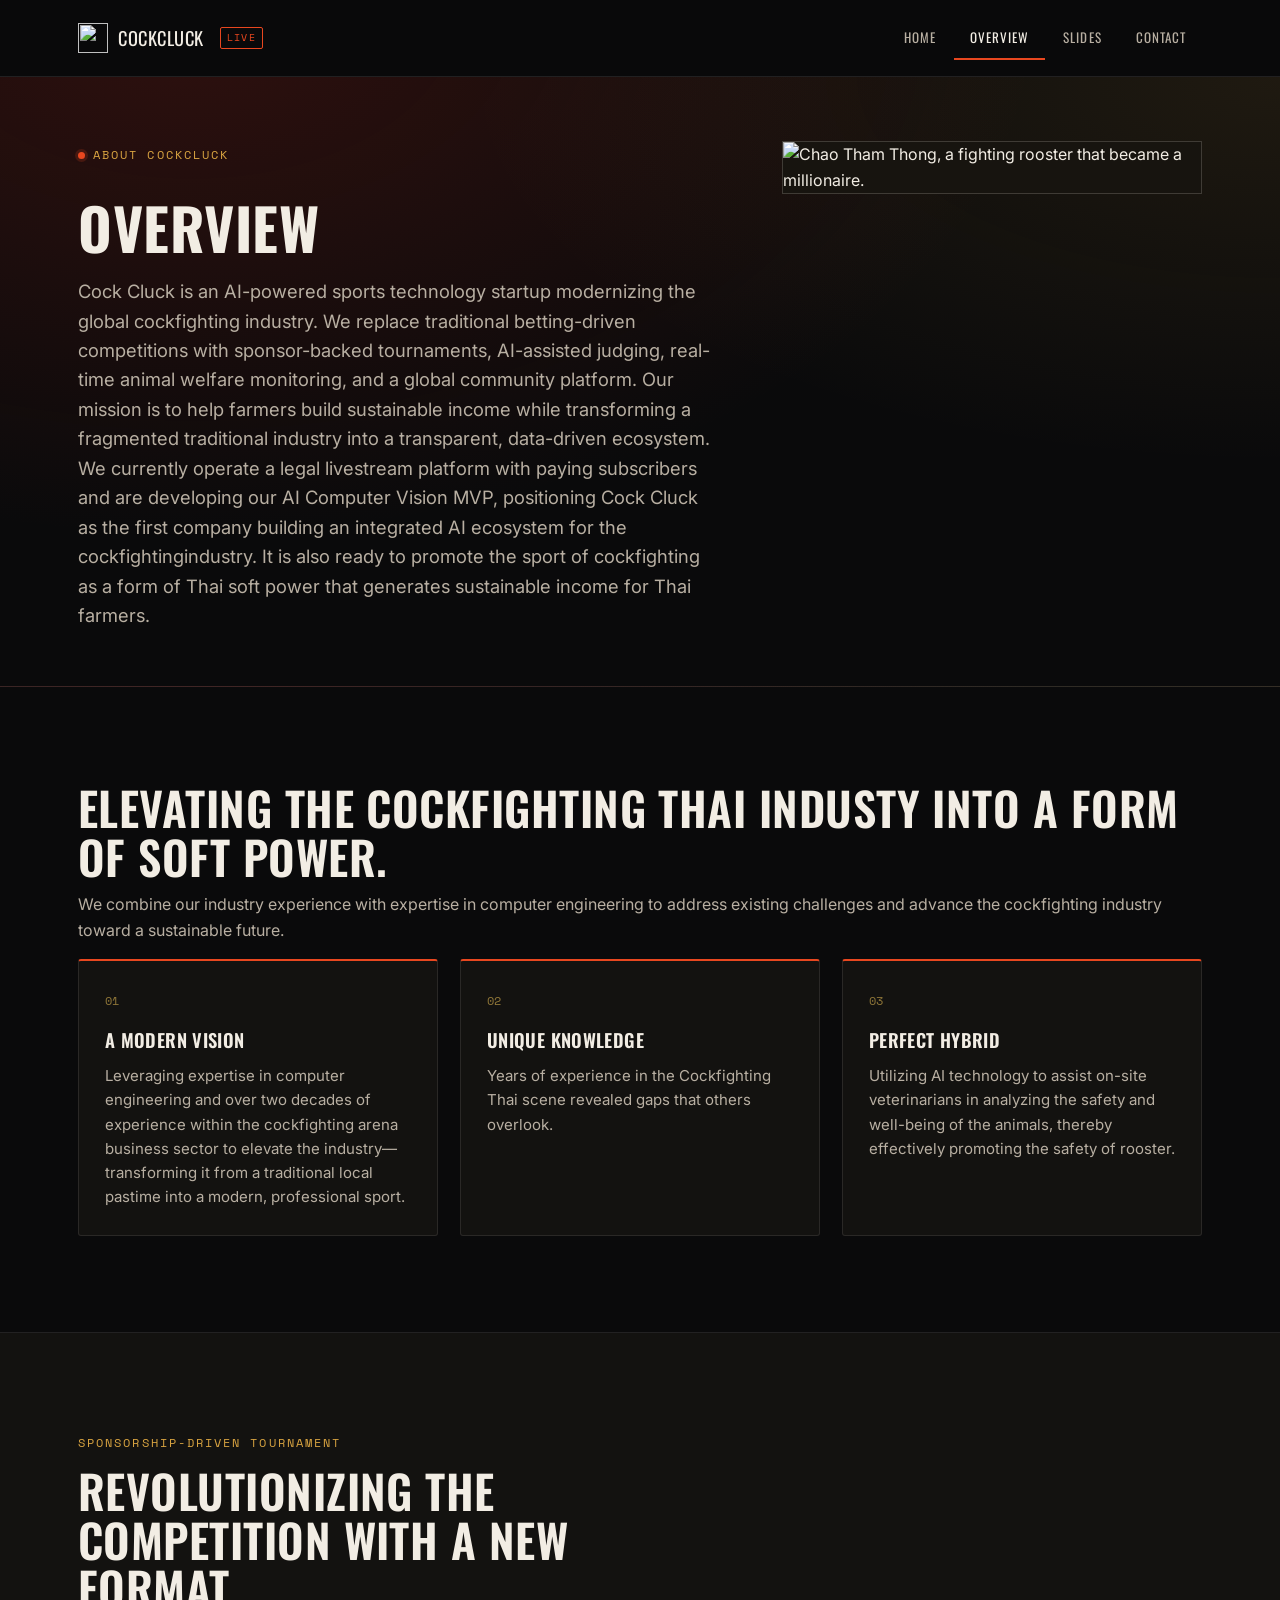
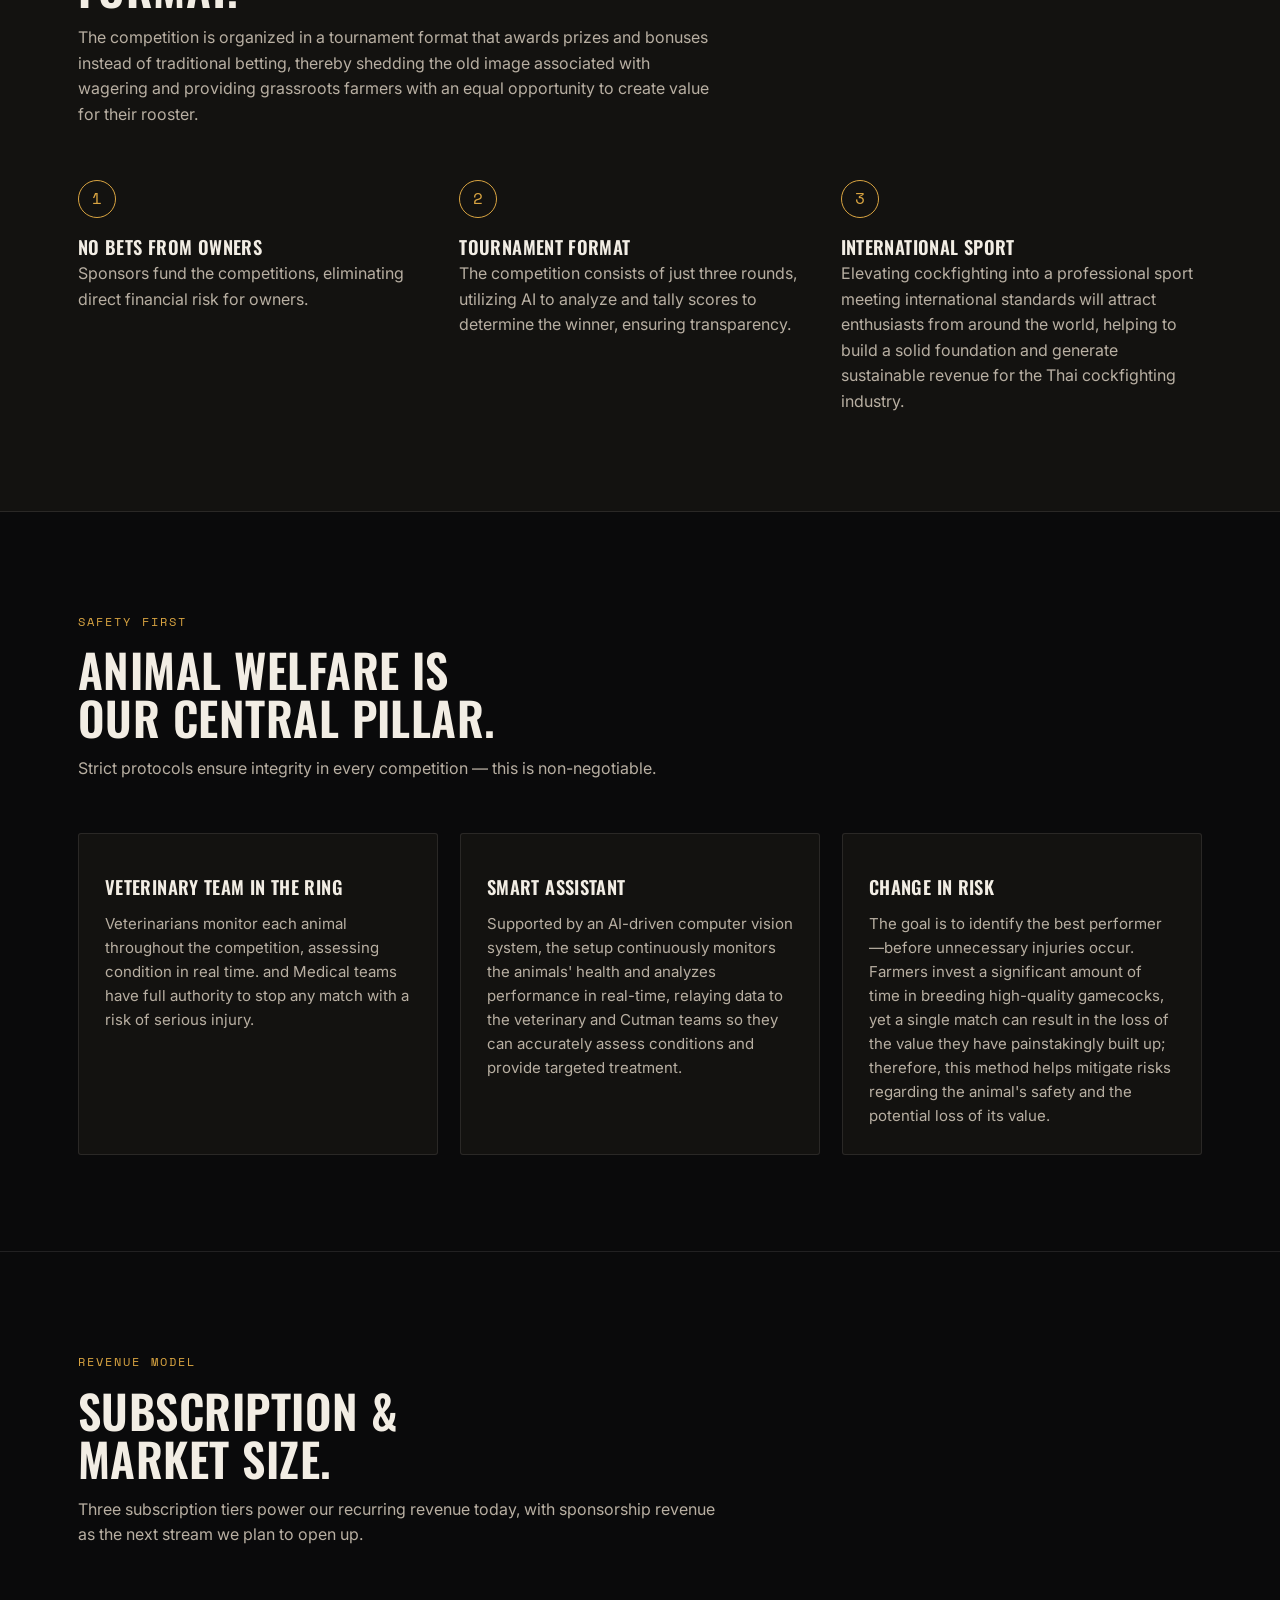
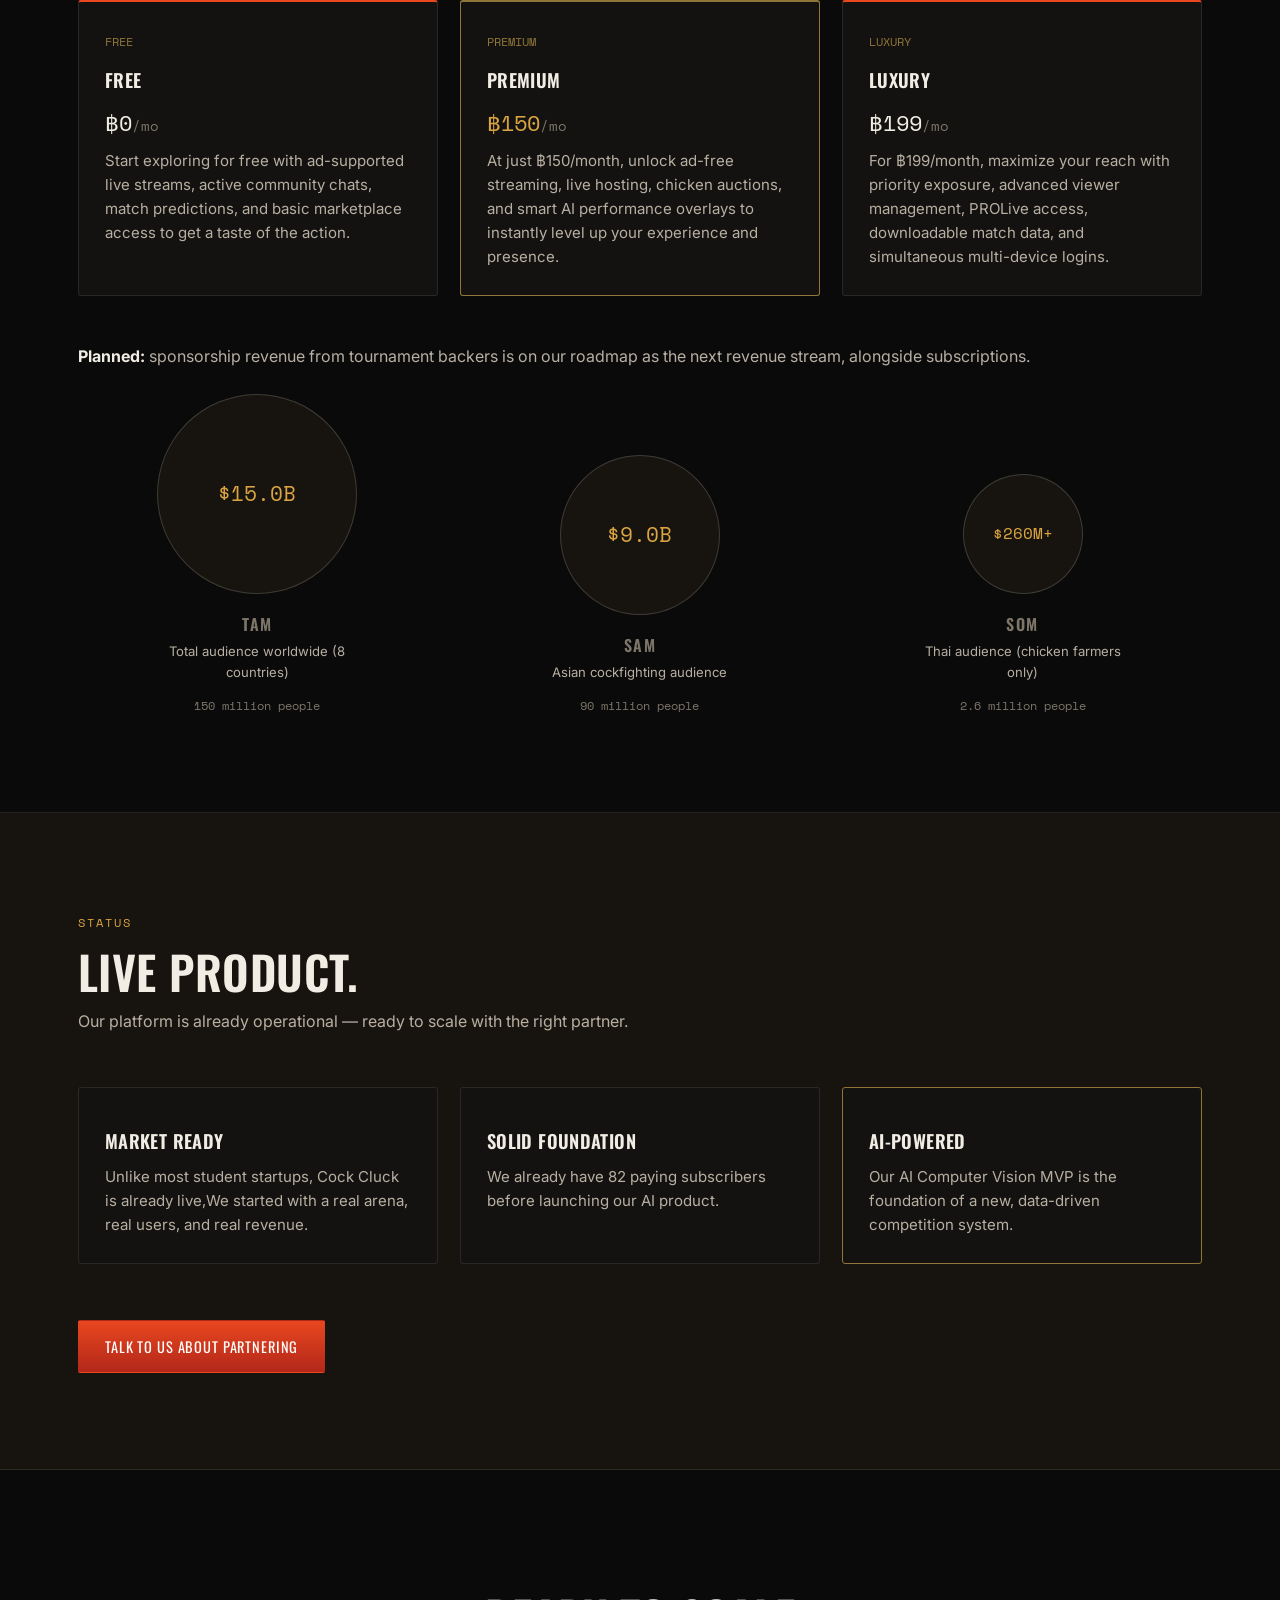
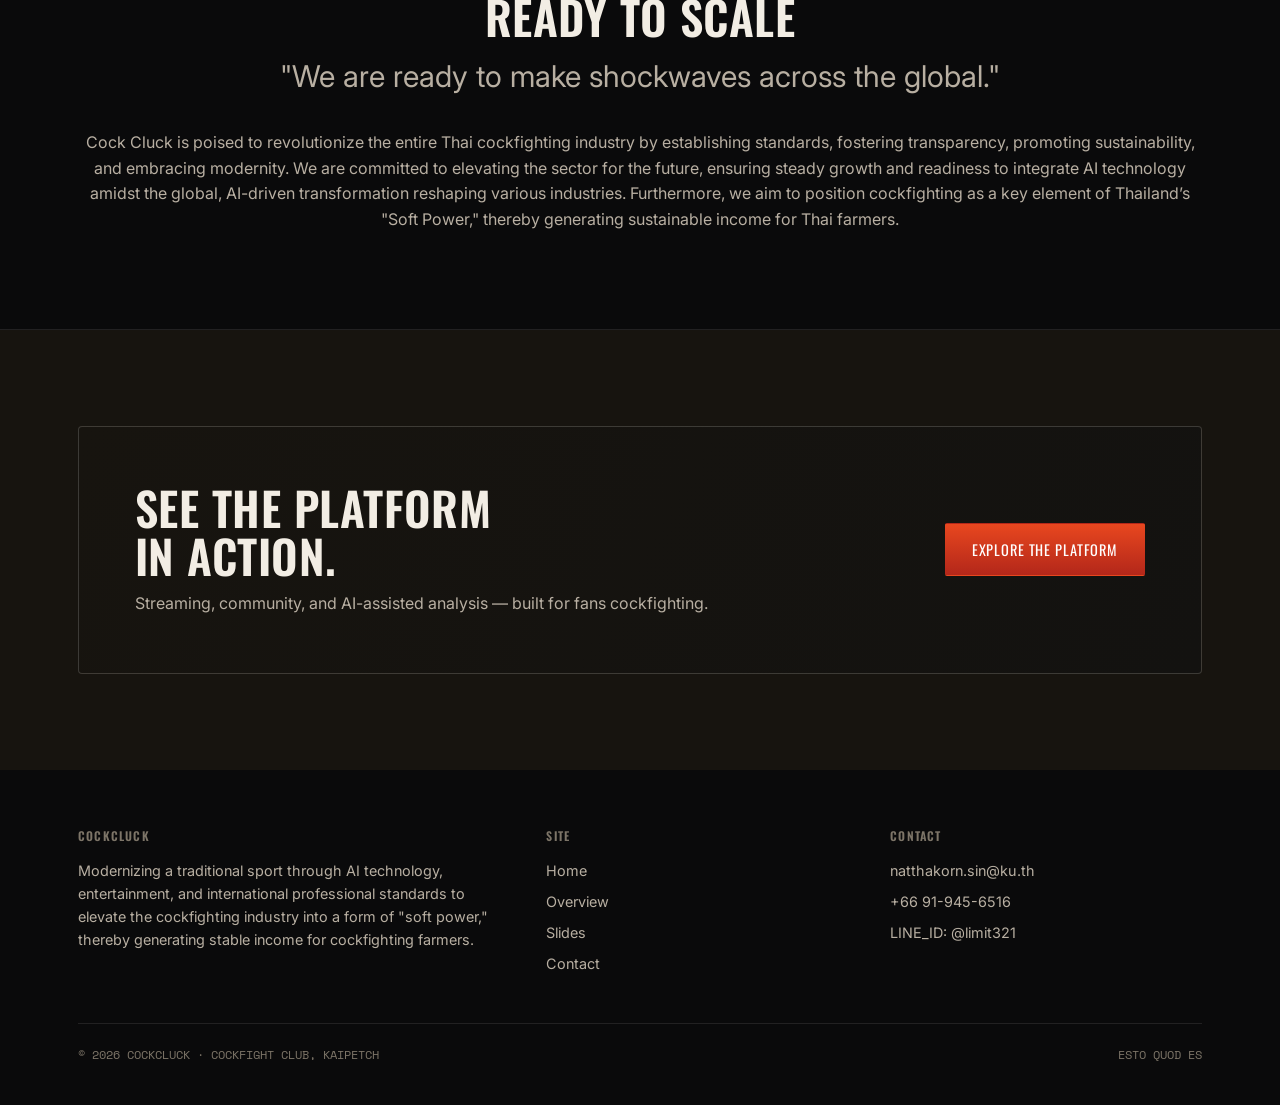
==== commit 6683f61c: "Delete AI Features section from about.html Removed the AI Features section from the about page." ====
--- a/about.html
+++ b/about.html
@@ -200,52 +200,6 @@
   </div>
 </section>
 
-<!-- AI FEATURES -->
-<section class="bg-raised reveal">
-  <div class="wrap">
-    <div class="section-head">
-      <span class="eyebrow">On-Platform Intelligence</span>
-      <h2>Four AI Features,<br>Built Into Every Broadcast.</h2>
-      <p>Real-time analysis layered directly onto the live stream — for fans following along and for veterinary staff on site.</p>
-    </div>
-
-    <div class="grid grid-2">
-
-      <div class="hud-card">
-        <div class="hud-head"><h3>Health Assessment + Breed Classification</h3><span class="hud-tag">LIVE</span></div>
-        <div class="hud-body">
-          <p class="desc">● Continuous, real-time monitoring of vital signs and condition throughout the match.</p>
-          <p class="desc">● The AI system analyzes the rooster's breed, age, and health status, providing veterinarians with real-time insights to ensure the animal's well-being.</p>
-          <div class="video-container">
-            <video width="480" height="270" controls autoplay muted loop>
-              <source src="cockcluck.github.io/videos/DemoAI_1.mp4" type="video/mp4">
-             
-              Your browser does not support the video tag.
-            </video>
-          </div>
-          
-        </div>
-      </div>
-
-      <div class="hud-card">
-        <div class="hud-head"><h3>Strength &amp; Weakness Analysis + Attack Accuracy Analysis</h3><span class="hud-tag">LIVE</span></div>
-        <div class="hud-body">
-          <p class="desc">● A side-by-side performance breakdown — attack power, speed, technique, and stamina.</p>
-          <p class="desc">● Frame-by-frame tracking of hit rate, attack type, and target-area accuracy.</p>
-          <div class="video-container">
-            <video width="480" height="270" controls autoplay muted loop>
-              <source src="cockcluck.github.io/videos/DemoAI_2.mp4" type="video/mp4">
-              
-              Your browser does not support the video tag.
-            </video>
-          </div>
-        </div>
-      </div>
-
-    </div>
-  </div>
-</section>
-
 <section class="reveal">
   <div class="wrap">
     <div>
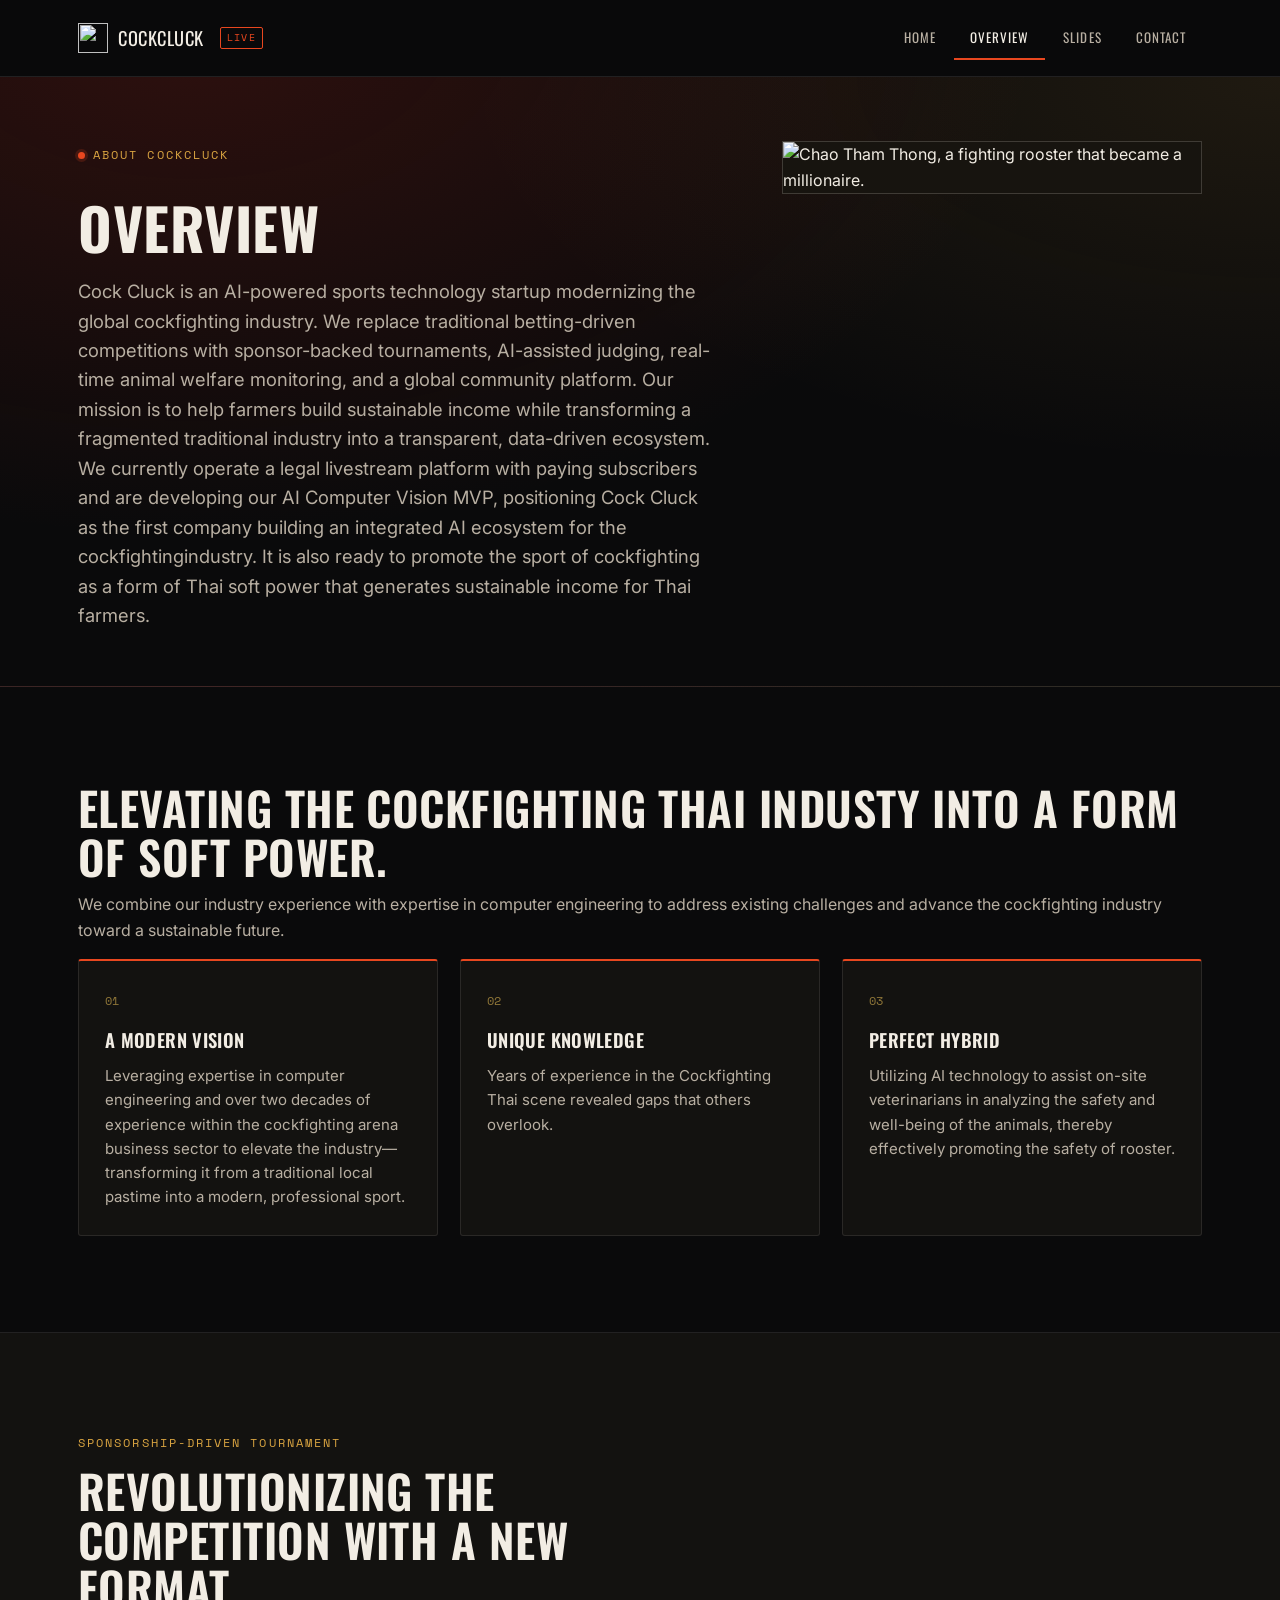
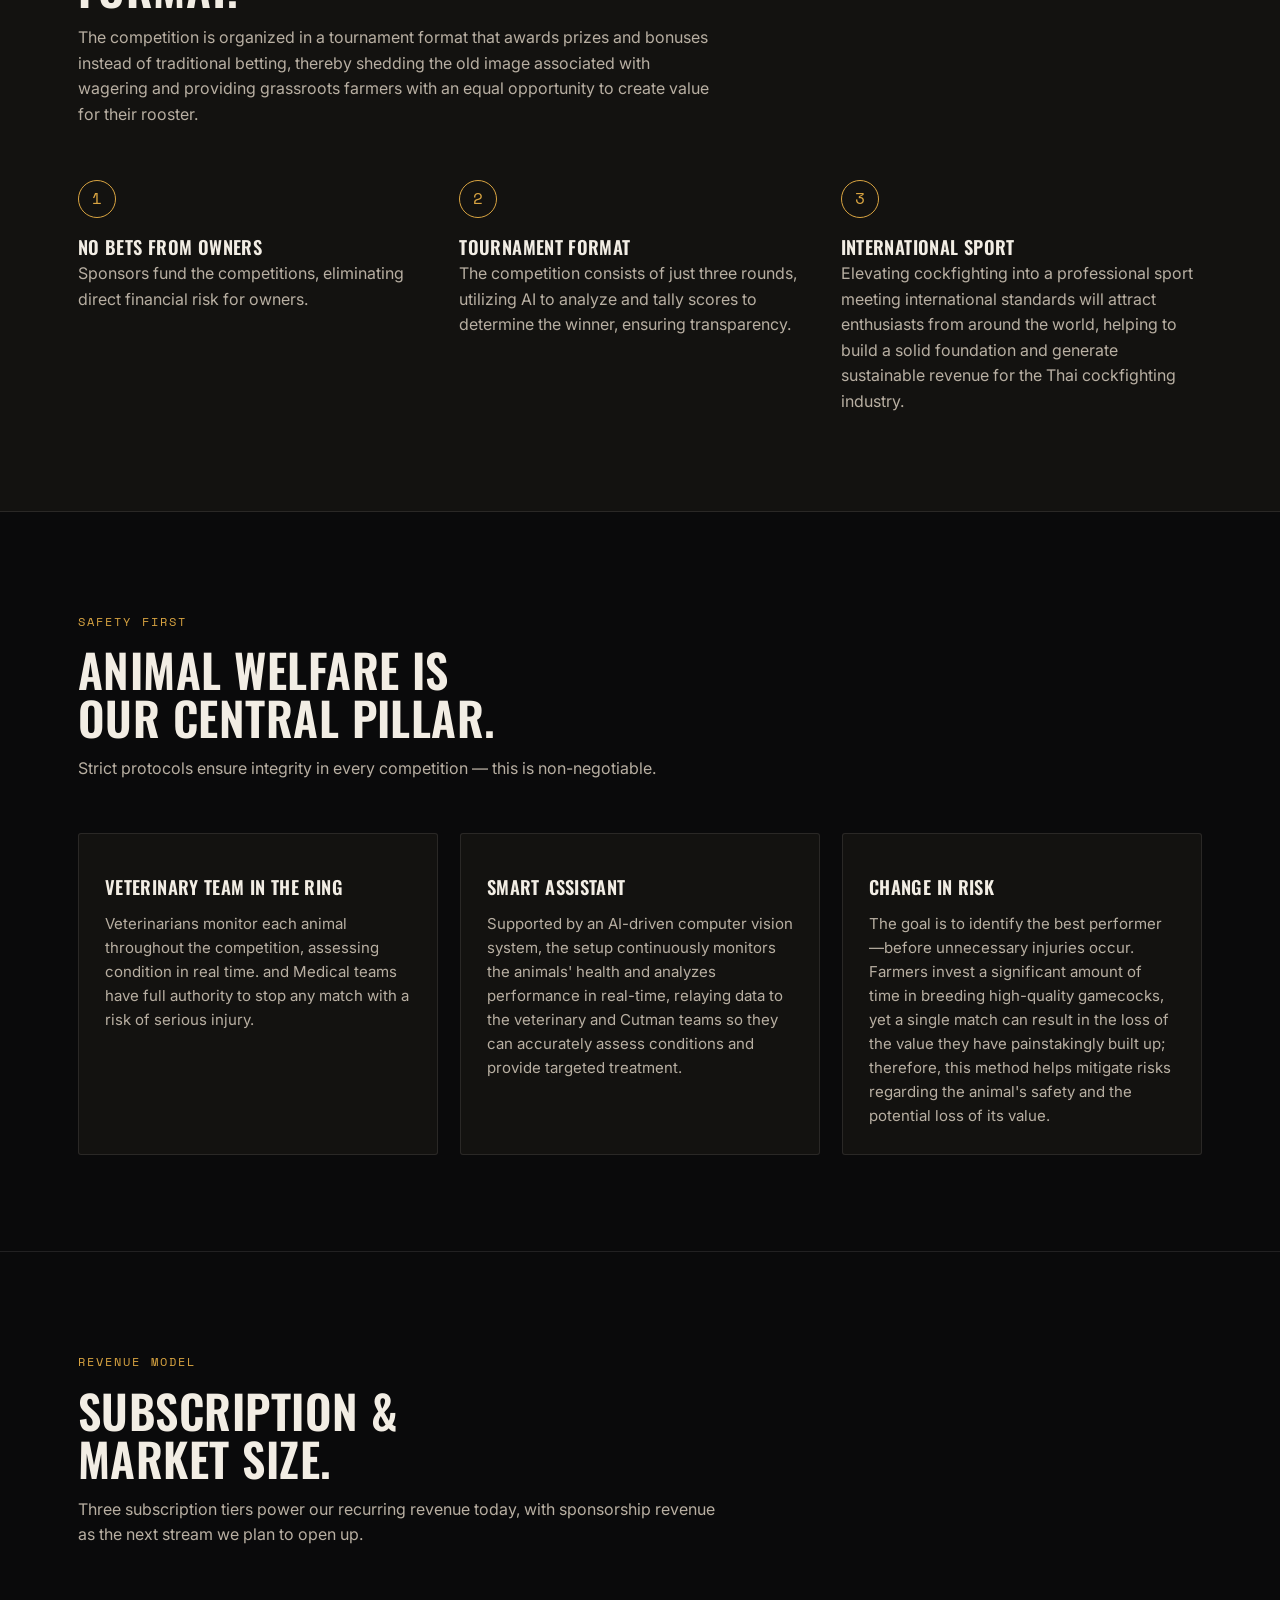
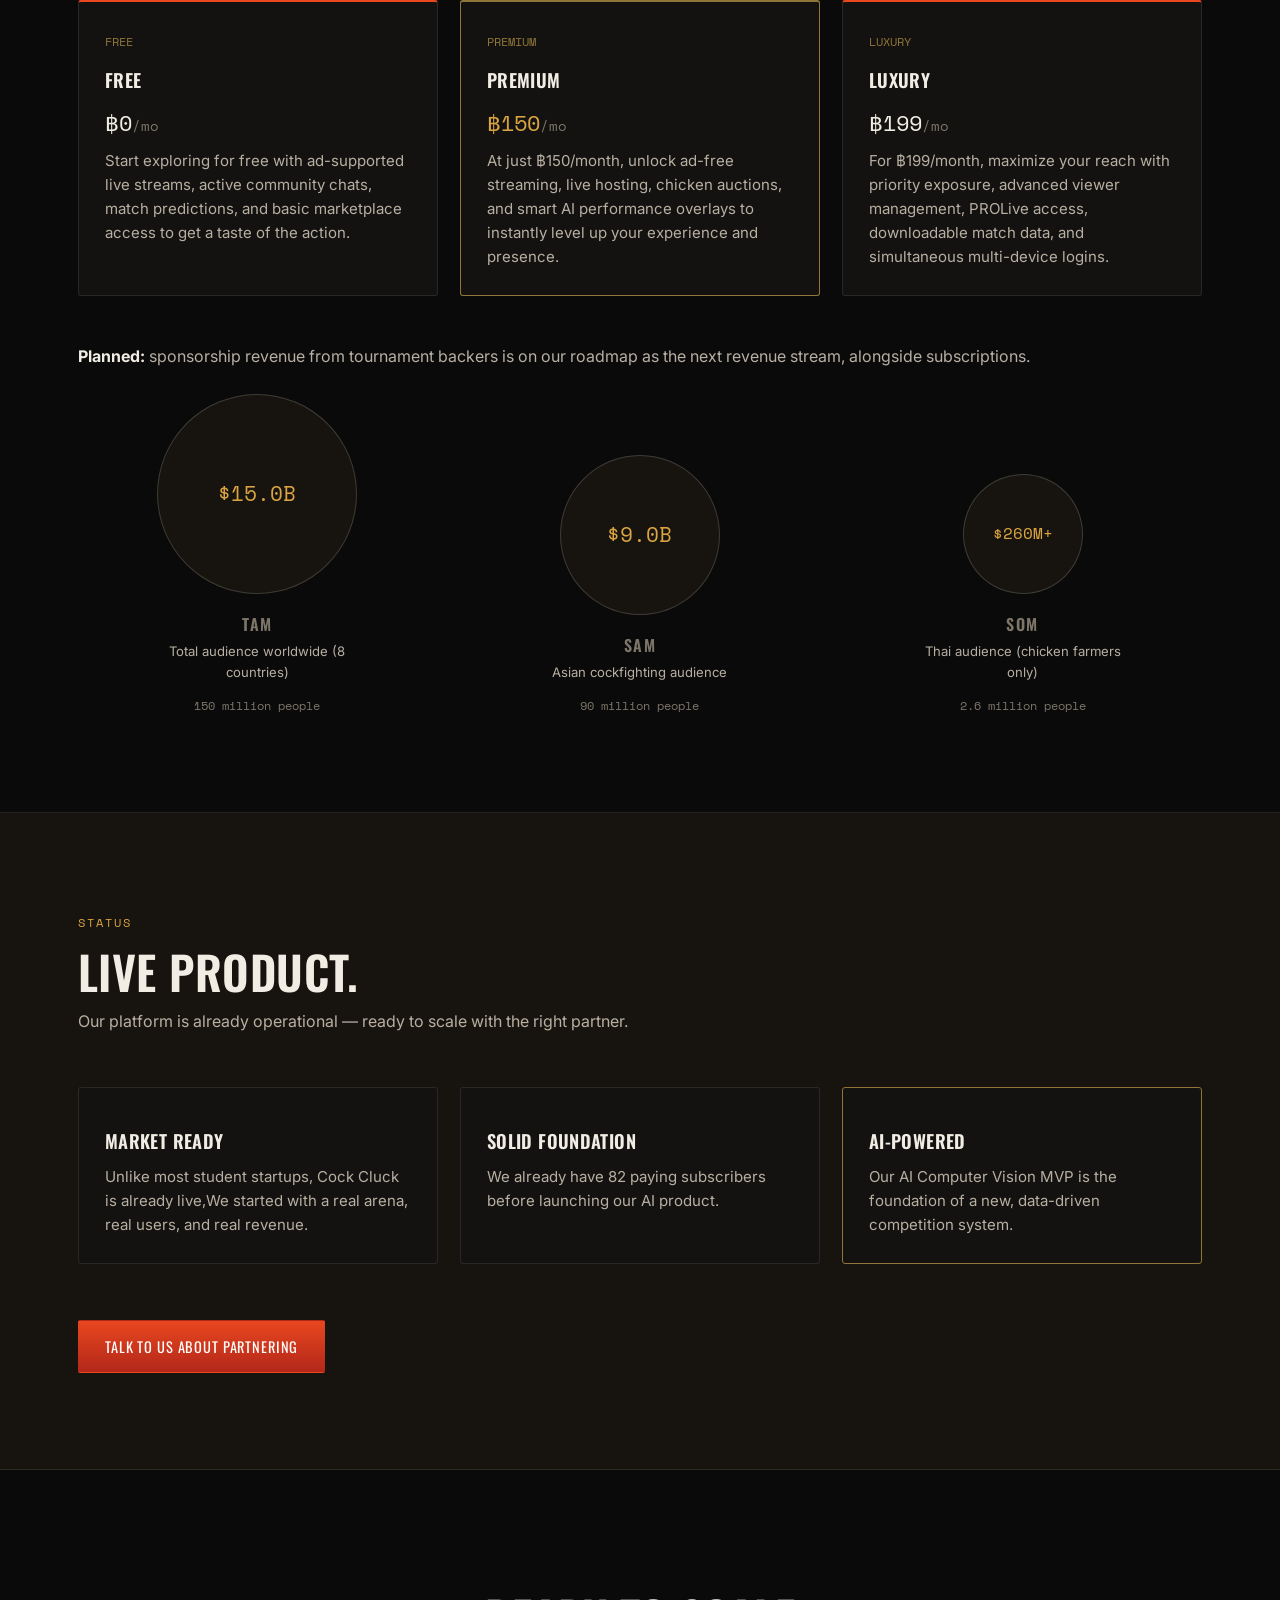
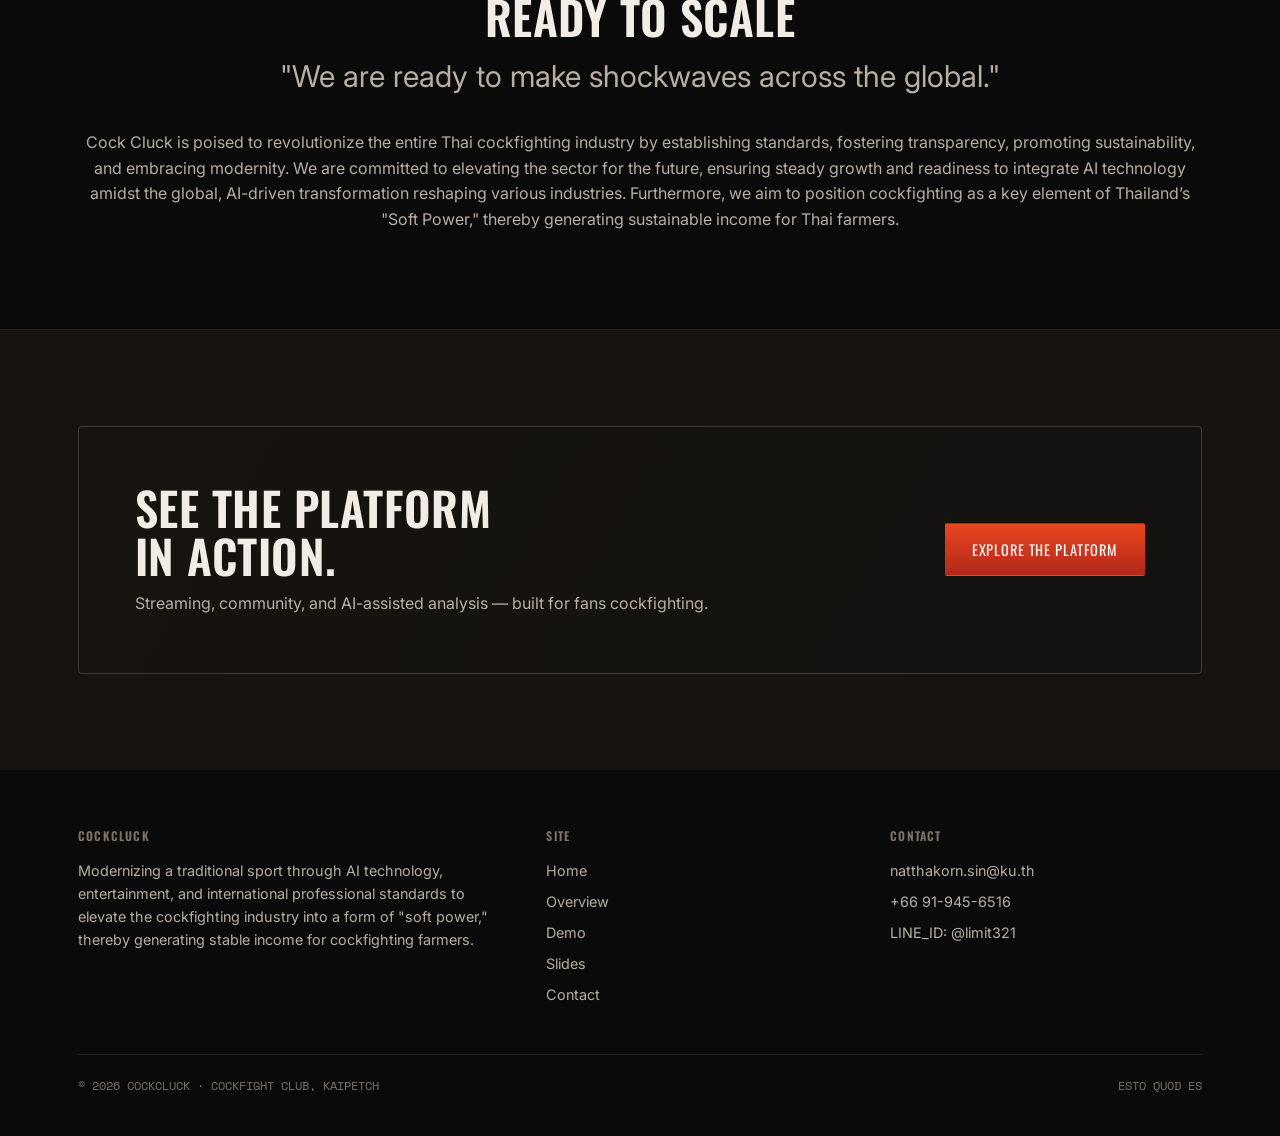
==== commit fc28b8d9: "Update about.html" ====
--- a/about.html
+++ b/about.html
@@ -237,6 +237,7 @@
         <h4>Site</h4>
         <a href="index.html">Home</a>
         <a href="about.html">Overview</a>
+        <a href="demo.html">Demo</a>
         <a href="platform.html">Slides</a>
         <a href="contact.html">Contact</a>
       </div>
